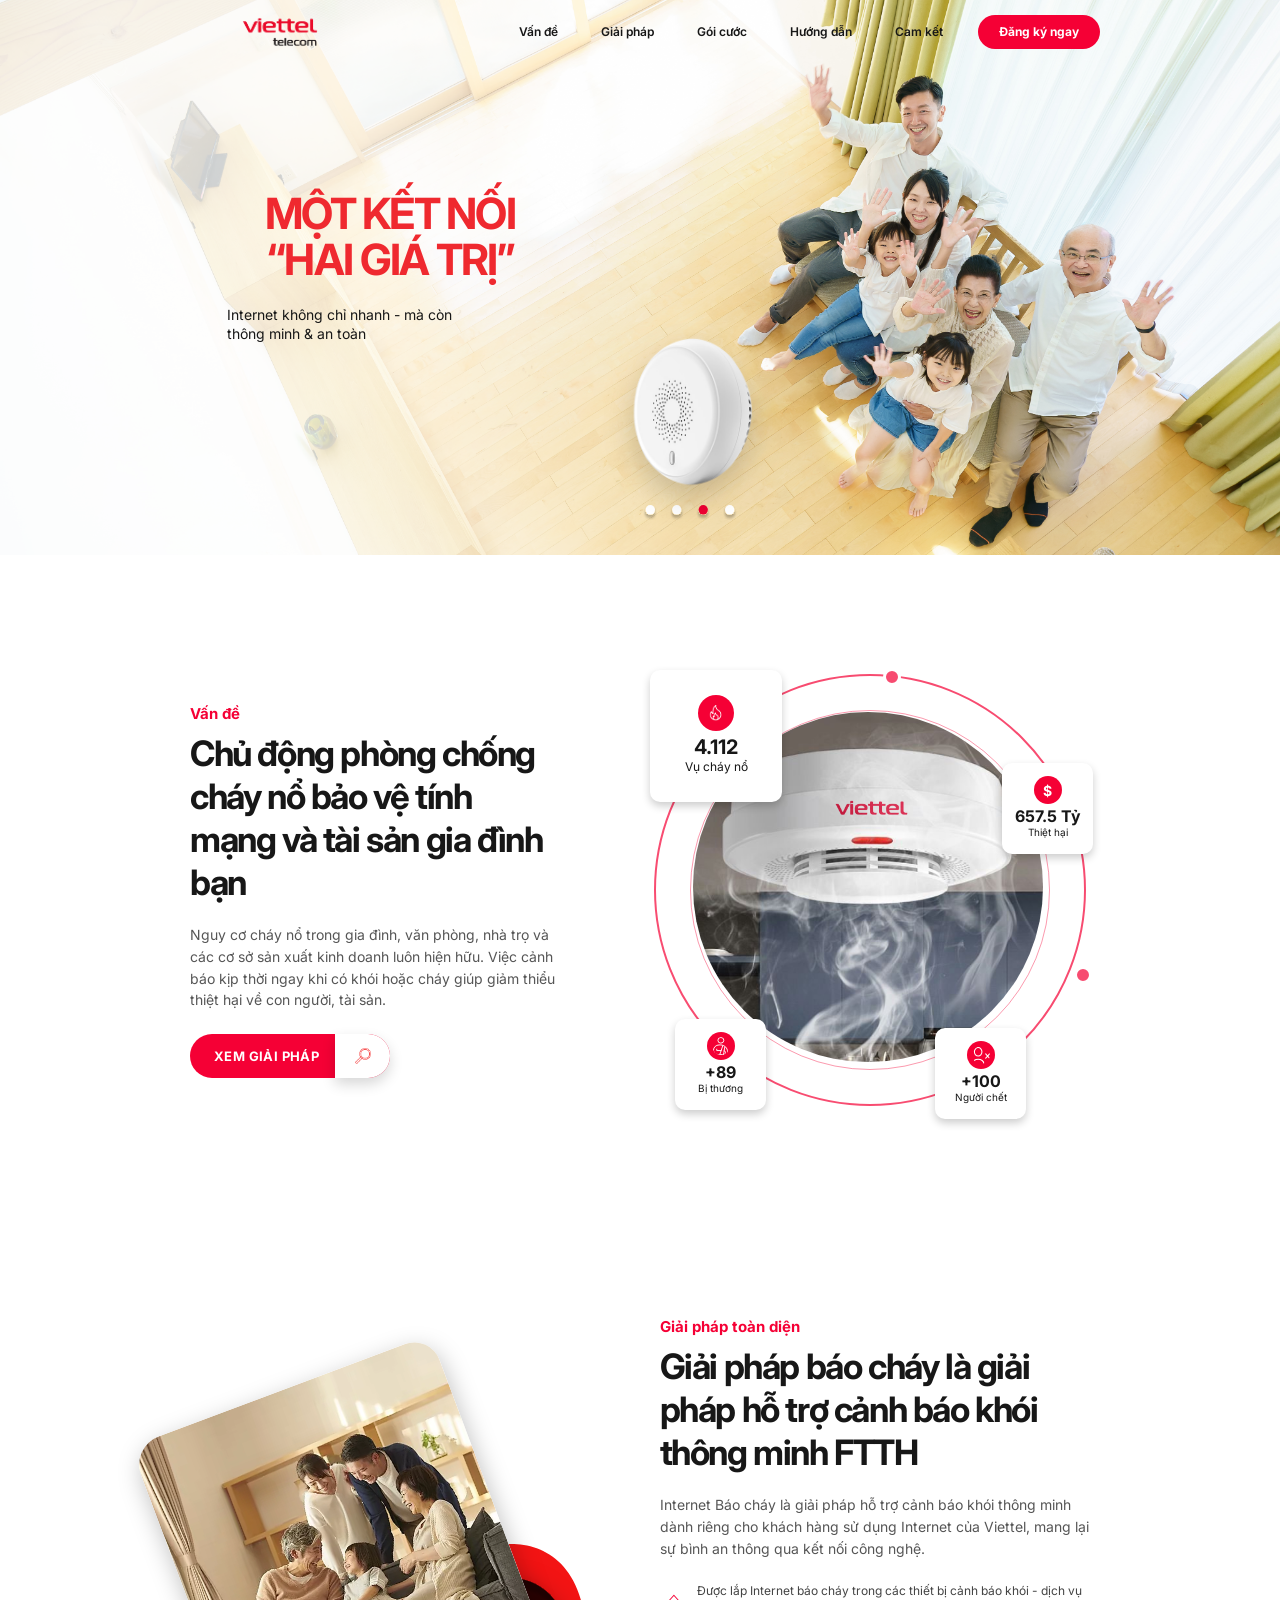
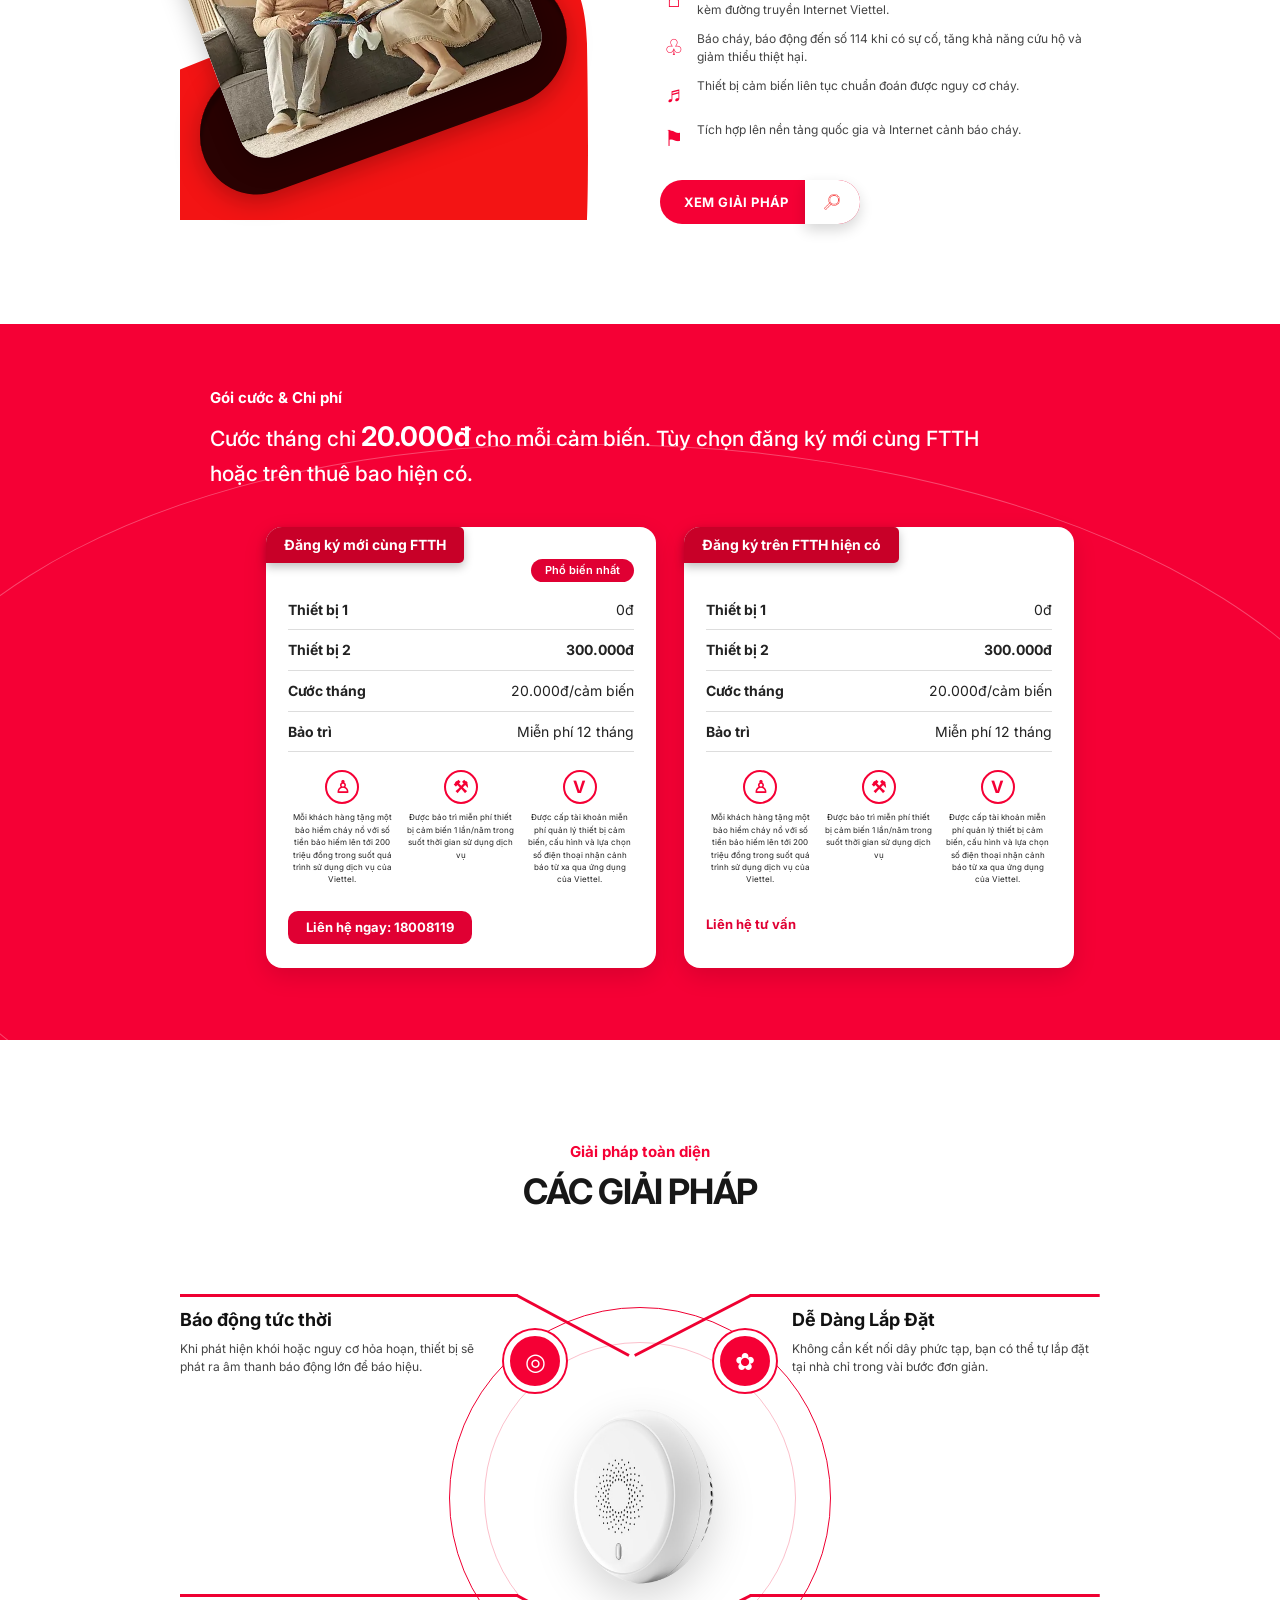
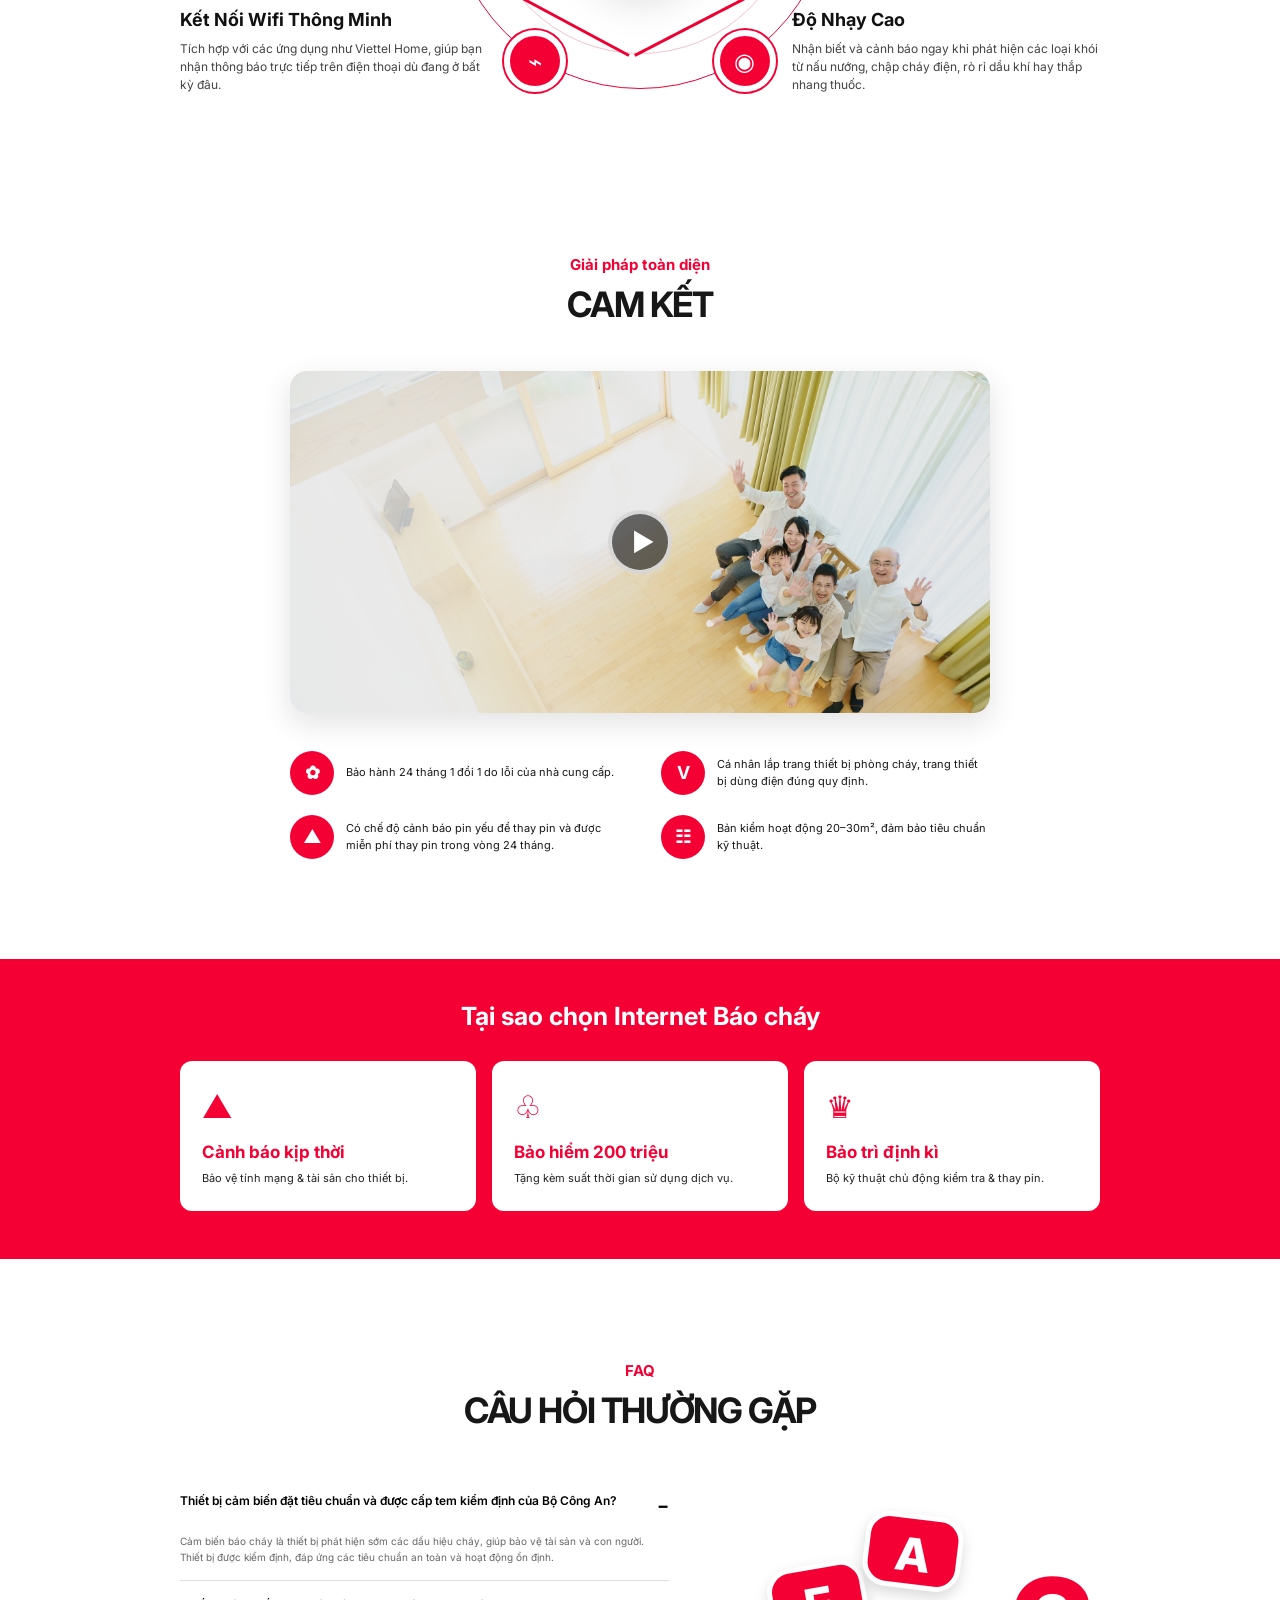
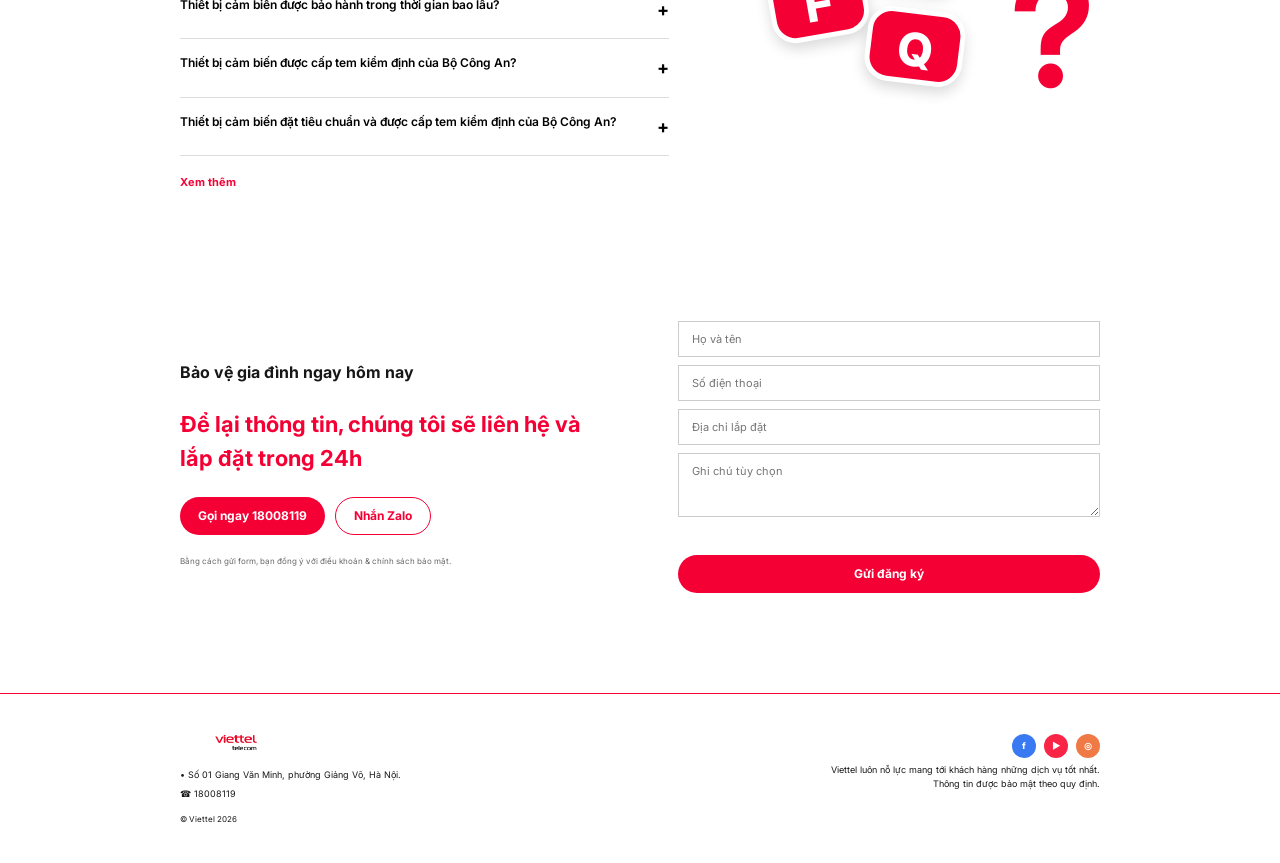
==== viettel_telecom/index.html @ 0638281c "update 20/10" ====
<!doctype html>
<html lang="vi">

<head>
  <meta charset="utf-8">
  <meta name="viewport" content="width=device-width, initial-scale=1">
  <meta name="description"
    content="Internet Báo cháy Viettel - một kết nối, hai giá trị: Internet tốc độ cao và cảnh báo cháy thông minh.">
  <title>Internet Báo cháy Viettel</title>
  <link rel="preconnect" href="https://fonts.googleapis.com">
  <link rel="preconnect" href="https://fonts.gstatic.com" crossorigin>
  <link href="https://fonts.googleapis.com/css2?family=Inter:wght@400;500;600;700;800&display=swap" rel="stylesheet">
  <link rel="stylesheet" href="styles.css">
  <script src="script.js" defer></script>
</head>

<body>
  <header class="site-header" id="top">
    <div class="container header-inner">
      <a class="brand" href="#top" aria-label="Viettel Telecom - Trang chủ">
        <img src="assets/viettel/viettel-logo.png" alt="Viettel Telecom">
      </a>
      <button class="nav-toggle" type="button" aria-expanded="false" aria-controls="main-nav" aria-label="Mở menu">
        <span></span><span></span><span></span>
      </button>
      <nav class="main-nav" id="main-nav" aria-label="Điều hướng chính">
        <a href="#van-de">Vấn đề</a>
        <a href="#giai-phap">Giải pháp</a>
        <a href="#goi-cuoc">Gói cước</a>
        <a href="#huong-dan">Hướng dẫn</a>
        <a href="#cam-ket">Cam kết</a>
      </nav>
      <a class="button button-small header-cta" href="#dang-ky">Đăng ký ngay</a>
    </div>
  </header>

  <!-- Hero -->
  <main>
    <section class="hero" aria-labelledby="hero-title">
      <div class="container hero-inner">
        <div class="hero-copy">
          <h1 id="hero-title">Một kết nối<br><span>“Hai giá trị”</span></h1>
          <p>Internet không chỉ nhanh - mà còn<br>thông minh &amp; an toàn</p>
        </div>
        <div class="hero-device" aria-hidden="true">
          <img src="assets/viettel/smoke-detector.png" alt="">
          <img class="hero-dots" src="assets/viettel/hero-dots.svg" alt="">
        </div>
      </div>
    </section>

    <!-- Vấn đề -->
    <section class="section problem" id="van-de" aria-labelledby="problem-title">
      <div class="container two-columns problem-layout">
        <div class="section-copy">
          <p class="eyebrow">Vấn đề</p>
          <h2 id="problem-title">Chủ động phòng chống cháy nổ bảo vệ tính mạng và tài sản gia đình bạn</h2>
          <p>Nguy cơ cháy nổ trong gia đình, văn phòng, nhà trọ và các cơ sở sản xuất kinh doanh luôn hiện hữu. Việc
            cảnh báo kịp thời ngay khi có khói hoặc cháy giúp giảm thiểu thiệt hại về con người, tài sản.</p>
          <a class="button button-icon" href="#giai-phap">Xem giải pháp
            <span aria-hidden="true" class="button-icon-svg">
              <img src="assets/viettel/find.png" alt="Tìm hiểu">
            </span>
          </a>
        </div>
        <div class="problem-visual">
          <div class="orbit" aria-hidden="true"></div>
          <div class="orbit" aria-hidden="true"></div>

          <img class="problem-photo" src="assets/viettel/problem-fire.png"
            alt="Thiết bị cảnh báo khói Viettel đang phát hiện khói">
          <article class="stat stat-fire"><img src="assets/viettel/fire.png"
              alt="Biểu tượng đám cháy"><strong>4.112</strong><span>Vụ
              cháy nổ</span></article>
          <article class="stat stat-damage"><b aria-hidden="true">$</b><strong>657.5 Tỷ</strong><span>Thiệt hại</span>
          </article>
          <article class="stat stat-injury"><img src="assets/viettel/injury-icon.svg"
              alt=""><strong>+89</strong><span>Bị
              thương</span></article>
          <article class="stat stat-death"><img src="assets/viettel/death-icon.svg"
              alt=""><strong>+100</strong><span>Người chết</span></article>
        </div>
      </div>
    </section>

    <!-- giải pháp -->
    <section class="section solution-intro" id="giai-phap" aria-labelledby="solution-title">
      <div class="container two-columns solution-layout">
        <div class="family-art" aria-hidden="true">
          <img class="family-art-red" src="assets/viettel/Vector 1.svg" alt="">
          <img class="family-art-pill" src="assets/viettel/Rectangle 23.svg" alt="">
          <div class="family-card">
            <img class="family-photo" src="assets/viettel/solution-family-original.png"
              alt="Gia đình bình an cùng giải pháp Viettel">
          </div>
        </div>
        <div class="section-copy solution-copy">
          <p class="eyebrow">Giải pháp toàn diện</p>
          <h2 id="solution-title">Giải pháp báo cháy là giải pháp hỗ trợ cảnh báo khói thông minh FTTH</h2>
          <p>Internet Báo cháy là giải pháp hỗ trợ cảnh báo khói thông minh dành riêng cho khách hàng sử dụng Internet
            của Viettel, mang lại sự bình an thông qua kết nối công nghệ.</p>
          <ul class="benefit-list">
            <li><span>⌂</span>
              <p>Được lắp Internet báo cháy trong các thiết bị cảnh báo khói - dịch vụ kèm đường truyền Internet
                Viettel.</p>
            </li>
            <li><span>♧</span>
              <p>Báo cháy, báo động đến số 114 khi có sự cố, tăng khả năng cứu hộ và giảm thiểu thiệt hại.</p>
            </li>
            <li><span>♬</span>
              <p>Thiết bị cảm biến liên tục chuẩn đoán được nguy cơ cháy.</p>
            </li>
            <li><span>⚑</span>
              <p>Tích hợp lên nền tảng quốc gia và Internet cảnh báo cháy.</p>
            </li>
          </ul>
          <a class="button button-icon" href="#goi-cuoc">
            Xem giải pháp
            <span class="button-icon-svg">
              <img src="assets/viettel/find.png" alt="Tìm hiểu">
            </span>
          </a>
        </div>
      </div>
    </section>

    <section class="pricing section-red" id="goi-cuoc" aria-labelledby="pricing-title">
      <div class="decor-line" aria-hidden="true"></div>
      <div class="container pricing-inner">
        <p class="eyebrow eyebrow-light">Gói cước &amp; Chi phí</p>
        <h2 id="pricing-title">Cước tháng chỉ <strong>20.000đ</strong> cho mỗi cảm biến. Tùy chọn đăng ký mới cùng FTTH
          hoặc trên thuê bao hiện có.</h2>
        <div class="pricing-grid">
          <article class="price-card">
            <div class="price-card-head">
              <h3>Đăng ký mới cùng FTTH</h3>
              <span>Phổ biến nhất</span>
            </div>
            <dl>
              <div>
                <dt><b>Thiết bị 1</b></dt>
                <dd>0đ</dd>
              </div>
              <div>
                <dt><b>Thiết bị 2</b></dt>
                <dd><b>300.000đ</b></dd>
              </div>
              <div>
                <dt><b>Cước tháng</b></dt>
                <dd>20.000đ/cảm biến</dd>
              </div>
              <div>
                <dt><b>Bảo trì</b></dt>
                <dd>Miễn phí 12 tháng</dd>
              </div>
            </dl>
            <div class="price-benefits">
              <p><b>♙</b>Mỗi khách hàng tặng một bảo hiểm cháy nổ với số tiền bảo hiếm lên tới 200 triệu đồng trong suốt
                quá trình sử dụng dịch vụ của Viettel.</p>
              <p><b>⚒</b>Được bảo trì miễn phí thiết bị cảm biến 1 lần/năm trong suốt thời gian sử dụng dịch vụ</p>
              <p><b>V</b>Được cấp tài khoản miễn phí quản lý thiết bị cảm biến, cấu hình và lựa chọn số điện thoại nhận
                cảnh báo từ xa qua ứng dụng của Viettel.</p>
            </div>
            <a class="button" href="#dang-ky">Liên hệ ngay: 18008119</a>
          </article>
          <article class="price-card">
            <div class="price-card-head">
              <h3>Đăng ký trên FTTH hiện có</h3>
            </div>
            <dl>
              <div>
                <dt><b>Thiết bị 1</b></dt>
                <dd>0đ</dd>
              </div>
              <div>
                <dt><b>Thiết bị 2</b></dt>
                <dd><b>300.000đ</b></dd>
              </div>
              <div>
                <dt><b>Cước tháng</b></dt>
                <dd>20.000đ/cảm biến</dd>
              </div>
              <div>
                <dt><b>Bảo trì</b></dt>
                <dd>Miễn phí 12 tháng</dd>
              </div>
            </dl>
            <div class="price-benefits">
              <p><b>♙</b>Mỗi khách hàng tặng một bảo hiểm cháy nổ với số tiền bảo hiếm lên tới 200 triệu đồng trong suốt
                quá trình sử dụng dịch vụ của Viettel.</p>
              <p><b>⚒</b>Được bảo trì miễn phí thiết bị cảm biến 1 lần/năm trong suốt thời gian sử dụng dịch vụ</p>
              <p><b>V</b>Được cấp tài khoản miễn phí quản lý thiết bị cảm biến, cấu hình và lựa chọn số điện thoại nhận
                cảnh báo từ xa qua ứng dụng của Viettel.</p>
            </div>
            <a class="text-link" href="#dang-ky">Liên hệ tư vấn</a>
          </article>
        </div>
      </div>
    </section>

    <section class="section features" id="huong-dan" aria-labelledby="features-title">
      <div class="container">
        <header class="section-heading center">
          <p class="eyebrow">Giải pháp toàn diện</p>
          <h2 id="features-title">Các giải pháp</h2>
        </header>
        <div class="feature-map">
          <!-- 4 đường light kết nối -->
          <img class="feature-line line-tl" src="assets/viettel/light/Group 3.svg" alt="" aria-hidden="true">
          <img class="feature-line line-tr" src="assets/viettel/light/Group 6.svg" alt="" aria-hidden="true">
          <img class="feature-line line-bl" src="assets/viettel/light/Group 5.svg" alt="" aria-hidden="true">
          <img class="feature-line line-br" src="assets/viettel/light/Group 4.png" alt="" aria-hidden="true">

          <img class="detector-img" src="assets/viettel/smoke-detector.png" alt="Thiết bị cảm biến khói Viettel">
          <article class="feature feature-a"><span>◎</span>
            <div>
              <h3>Báo động tức thời</h3>
              <p>Khi phát hiện khói hoặc nguy cơ hỏa hoạn, thiết bị sẽ phát ra âm thanh báo động lớn để báo hiệu.</p>
            </div>
          </article>
          <article class="feature feature-b"><span>✿</span>
            <div>
              <h3>Dễ Dàng Lắp Đặt</h3>
              <p>Không cần kết nối dây phức tạp, bạn có thể tự lắp đặt tại nhà chỉ trong vài bước đơn giản.</p>
            </div>
          </article>
          <article class="feature feature-c"><span>⌁</span>
            <div>
              <h3>Kết Nối Wifi Thông Minh</h3>
              <p>Tích hợp với các ứng dụng như Viettel Home, giúp bạn nhận thông báo trực tiếp trên điện thoại dù đang ở bất kỳ đâu.</p>
            </div>
          </article>
          <article class="feature feature-d"><span>◉</span>
            <div>
              <h3>Độ Nhạy Cao</h3>
              <p>Nhận biết và cảnh báo ngay khi phát hiện các loại khói từ nấu nướng, chập cháy điện, rò rỉ dầu khí hay thắp nhang thuốc.</p>
            </div>
          </article>
        </div>
      </div>
    </section>

    <section class="section commitment" id="cam-ket" aria-labelledby="commitment-title">
      <div class="container">
        <header class="section-heading center">
          <p class="eyebrow">Giải pháp toàn diện</p>
          <h2 id="commitment-title">Cam kết</h2>
        </header>
        <div class="video-cover" role="img" aria-label="Ảnh đại diện video giới thiệu dịch vụ">
          <span class="play">▶</span>
        </div>
        <div class="commitment-grid">
          <p><b>✿</b><span>Bảo hành 24 tháng 1 đổi 1 do lỗi của nhà cung cấp.</span></p>
          <p><b>V</b><span>Cá nhân lắp trang thiết bị phòng cháy, trang thiết bị dùng điện đúng quy định.</span></p>
          <p><b>▲</b><span>Có chế độ cảnh báo pin yếu để thay pin và được miễn phí thay pin trong vòng 24 tháng.</span>
          </p>
          <p><b>☷</b><span>Bản kiểm hoạt động 20–30m², đảm bảo tiêu chuẩn kỹ thuật.</span></p>
        </div>
      </div>
    </section>

    <section class="advantages section-red" aria-labelledby="advantages-title">
      <div class="container">
        <h2 id="advantages-title">Tại sao chọn Internet Báo cháy</h2>
        <div class="advantages-grid">
          <article><span>▲</span>
            <h3>Cảnh báo kịp thời</h3>
            <p>Bảo vệ tính mạng &amp; tài sản cho thiết bị.</p>
          </article>
          <article><span>♧</span>
            <h3>Bảo hiểm 200 triệu</h3>
            <p>Tặng kèm suất thời gian sử dụng dịch vụ.</p>
          </article>
          <article><span>♛</span>
            <h3>Bảo trì định kì</h3>
            <p>Bộ kỹ thuật chủ động kiểm tra &amp; thay pin.</p>
          </article>
        </div>
      </div>
    </section>

    <section class="section faq" aria-labelledby="faq-title">
      <div class="container">
        <header class="section-heading center">
          <p class="eyebrow">FAQ</p>
          <h2 id="faq-title">Câu hỏi thường gặp</h2>
        </header>
        <div class="faq-layout">
          <div class="faq-list">
            <article class="faq-item is-open"><button type="button" aria-expanded="true"><span>Thiết bị cảm biến đặt
                  tiêu chuẩn và được cấp tem kiểm định của Bộ Công An?</span><b>−</b></button>
              <div class="faq-answer">
                <p>Cảm biến báo cháy là thiết bị phát hiện sớm các dấu hiệu cháy, giúp bảo vệ tài sản và con người.
                  Thiết bị được kiểm định, đáp ứng các tiêu chuẩn an toàn và hoạt động ổn định.</p>
              </div>
            </article>
            <article class="faq-item"><button type="button" aria-expanded="false"><span>Thiết bị cảm biến được bảo hành
                  trong thời gian bao lâu?</span><b>+</b></button>
              <div class="faq-answer">
                <p>Thiết bị được bảo hành 24 tháng theo chính sách của nhà cung cấp.</p>
              </div>
            </article>
            <article class="faq-item"><button type="button" aria-expanded="false"><span>Thiết bị cảm biến được cấp tem
                  kiểm định của Bộ Công An?</span><b>+</b></button>
              <div class="faq-answer">
                <p>Sản phẩm đáp ứng quy chuẩn và được kiểm định trước khi cung cấp tới khách hàng.</p>
              </div>
            </article>
            <article class="faq-item"><button type="button" aria-expanded="false"><span>Thiết bị cảm biến đặt tiêu chuẩn
                  và được cấp tem kiểm định của Bộ Công An?</span><b>+</b></button>
              <div class="faq-answer">
                <p>Nhân viên tư vấn sẽ cung cấp đầy đủ giấy tờ liên quan khi lắp đặt.</p>
              </div>
            </article>
            <a class="text-link" href="#dang-ky">Xem thêm</a>
          </div>
          <div class="faq-art" aria-hidden="true"><span>F</span><span>A</span><span>Q</span><b>?</b></div>
        </div>
      </div>
    </section>

    <section class="section contact" id="dang-ky" aria-labelledby="contact-title">
      <div class="container contact-layout">
        <div class="contact-copy">
          <h2 id="contact-title">Bảo vệ gia đình ngay hôm nay</h2>
          <p>Để lại thông tin, chúng tôi sẽ liên hệ và lắp đặt trong 24h</p>
          <div class="contact-actions"><a class="button" href="tel:18008119">Gọi ngay 18008119</a><a
              class="button button-outline" href="#dang-ky">Nhắn Zalo</a></div><small>Bằng cách gửi form, bạn đồng ý với
            điều khoản &amp; chính sách bảo mật.</small>
        </div>
        <form class="contact-form" novalidate>
          <label><span>Họ và tên</span><input type="text" name="name" autocomplete="name" placeholder="Họ và tên"
              required></label>
          <label><span>Số điện thoại</span><input type="tel" name="phone" autocomplete="tel" placeholder="Số điện thoại"
              pattern="^(0|\+84)[0-9]{9,10}$" required></label>
          <label><span>Địa chỉ lắp đặt</span><input type="text" name="address" autocomplete="street-address"
              placeholder="Địa chỉ lắp đặt" required></label>
          <label><span>Ghi chú</span><textarea name="message" rows="3"
              placeholder="Ghi chú tùy chọn"></textarea></label>
          <p class="form-message" role="status" aria-live="polite"></p>
          <button class="button" type="submit">Gửi đăng ký</button>
        </form>
      </div>
    </section>
  </main>

  <footer class="site-footer">
    <div class="container footer-inner">
      <div><img src="assets/viettel/viettel-logo.png" alt="Viettel Telecom">
        <p>• Số 01 Giang Văn Minh, phường Giảng Võ, Hà Nội.</p>
        <p>☎ 18008119</p><small>© Viettel 2026</small>
      </div>
      <div class="footer-right">
        <p class="socials"><a href="#" aria-label="Facebook">f</a><a href="#" aria-label="YouTube">▶</a><a href="#"
            aria-label="Instagram">◎</a></p>
        <p>Viettel luôn nỗ lực mang tới khách hàng những dịch vụ tốt nhất.<br>Thông tin được bảo mật theo quy định.</p>
      </div>
    </div>
  </footer>
</body>

</html>
---- viettel_telecom/styles.css ----
:root {
    --red: #f50035;
    --red-dark: #d8002e;
    --ink: #171717;
    --muted: #565656;
    --line: #ececec;
    --white: #fff;
    --container: 920px;
    --radius: 12px;
    --shadow: 0 10px 30px rgba(20, 20, 20, .12)
}

* {
    box-sizing: border-box
}

html {
    scroll-behavior: smooth;
    scroll-padding-top: 76px
}

body {
    margin: 0;
    color: var(--ink);
    background: #fff;
    font-family: Inter, Arial, sans-serif;
    font-size: 14px;
    line-height: 1.55;
    overflow-x: hidden
}

img {
    display: block;
    max-width: 100%
}

a {
    color: inherit
}

.container {
    width: min(calc(100% - 40px), var(--container));
    margin-inline: auto
}

.section {
    padding: 100px 0
}

.two-columns {
    display: grid;
    grid-template-columns: 1fr 1.15fr;
    gap: 72px;
    align-items: center
}

.eyebrow {
    margin: 0 0 7px;
    color: var(--red);
    font-size: 15px;
    font-weight: 700
}

.section-copy h2,
.section-heading h2 {
    margin: 0 0 20px;
    font-size: 35px;
    line-height: 1.23;
    letter-spacing: -.04em
}

.section-copy>p:not(.eyebrow) {
    margin: 0 0 23px;
    color: var(--muted)
}

.section-heading {
    margin-bottom: 45px
}

.section-heading h2 {
    text-transform: uppercase
}

.center {
    text-align: center
}

.button {
    display: inline-flex;
    min-height: 38px;
    padding: 9px 18px;
    align-items: center;
    justify-content: center;
    gap: 10px;
    border: 0;
    border-radius: 50px;
    color: #fff;
    background: var(--red);
    font: 700 12px/1 Inter, sans-serif;
    text-decoration: none;
    cursor: pointer;
    transition: .2s
}

.button:hover,
.button:focus-visible {
    background: var(--red-dark);
    transform: translateY(-1px)
}

.button-small {
    min-height: 34px;
    padding-inline: 21px;
    border-radius: 999px
}

.button-icon {
    display: inline-flex;
    align-items: center;
    justify-content: space-between;
    padding: 0 0 0 24px;
    height: 44px;
    min-height: 44px;
    border: 0;
    border-radius: 999px;
    background: var(--red);
    color: #fff;
    font: 700 13px/1 Inter, sans-serif;
    text-transform: uppercase;
    letter-spacing: 0.03em;
    text-decoration: none;
    cursor: pointer;
    gap: 16px;
    transition: .2s;
    overflow: visible;
}

.button-icon:hover,
.button-icon:focus-visible {
    background: var(--red-dark);
    transform: translateY(-1px);
}

.button-icon span,
.button-icon-svg {
    display: inline-flex;
    width: 55px;
    height: 44px;
    align-items: center;
    justify-content: center;
    color: var(--red);
    background: #fff;
    border-radius: 0 999px 999px 0;
    box-shadow: 0 6px 14px rgba(0, 0, 0, 0.16);
    flex-shrink: 0;
}

.button-icon span img,
.button-icon-svg img {
    width: 24px;
    height: 24px;
    object-fit: contain;
    display: block;
}

.button-icon span svg {
    width: 20px;
    height: 20px;
    display: block;
}


.text-link {
    color: var(--red);
    font-weight: 700;
    text-decoration: none
}

.site-header {
    height: 64px;
    position: absolute;
    top: 0;
    right: 0;
    left: 0;
    z-index: 20;
    background: transparent;
}

.header-inner {
    height: 100%;
    display: flex;
    align-items: center;
    justify-content: space-between;
    gap: 35px
}

.brand img {
    width: 200px;
}

.main-nav {
    display: flex;
    align-items: center;
    gap: 43px;
    margin-left: auto
}

.main-nav a {
    padding: 20px 0;
    position: relative;
    font-size: 12px;
    font-weight: 600;
    text-decoration: none
}

.main-nav a:after {
    content: "";
    height: 2px;
    position: absolute;
    right: 0;
    bottom: 14px;
    left: 0;
    background: var(--red);
    transform: scaleX(0);
    transition: .2s
}

.main-nav a:hover:after,
.main-nav a:focus-visible:after {
    transform: scaleX(1)
}

.nav-toggle {
    display: none;
    border: 0;
    background: none
}

.nav-toggle span {
    display: block;
    width: 24px;
    height: 2px;
    margin: 5px;
    background: #111
}

.hero {
    min-height: 555px;
    background: #f7f4ec url("assets/viettel/hero-family.png") center/cover no-repeat;
    overflow: hidden
}

.hero-inner {
    min-height: 555px;
    position: relative
}

.hero-copy {
    width: 420px;
    padding-top: 190px
}

.hero h1 {
    margin: 0;
    color: #ef292f;
    font-size: 43px;
    line-height: 1.08;
    letter-spacing: -.04em;
    text-align: center;
    text-transform: uppercase
}

.hero-copy p {
    margin: 22px 0 0 47px;
    font-size: 14px;
    line-height: 1.4
}

.hero-device {
    width: 210px;
    position: absolute;
    bottom: 35px;
    left: 44%
}

.hero-device>img:first-child {
    filter: drop-shadow(0 14px 15px rgba(0, 0, 0, .17))
}

.hero-device .hero-dots {
    width: 94px;
    margin: -13px auto 0
}

.problem {
    padding-block: 115px
}

.problem-layout {
    grid-template-columns: .9fr 1.1fr;
    max-width: 1140px;
    margin: 0 auto;
    padding-left: 10px;
    padding-right: 10px;
}


.problem-visual {
    width: 440px;
    height: 440px;
    position: relative;
    justify-self: end;
    flex: 1;
    max-width: 600px;
}

.orbit {
    position: absolute;
    inset: 12px;
    border: 3px solid var(--red);
    border-radius: 50%
}

.orbit:before,
.orbit:after {
    content: "";
    width: 12px;
    height: 12px;
    position: absolute;
    background: var(--red);
    border: 3px solid #fff;
    border-radius: 50%
}

.orbit:nth-of-type(1) {
    top: 4px;
    left: 4px;
    width: calc(100% - 8px);
    height: calc(100% - 8px);
    border-width: 2px;
    opacity: 0.7;
    animation: orbit-spin 20s linear infinite;
}

.orbit:nth-of-type(2) {
    top: 40px;
    left: 40px;
    width: calc(100% - 80px);
    height: calc(100% - 80px);
    border-width: 1px;
    opacity: 0.4;
    animation: orbit-spin 15s linear infinite reverse;
}

@keyframes orbit-spin {
    from {
        transform: rotate(0deg);
    }

    to {
        transform: rotate(360deg);
    }
}

.orbit:nth-of-type(1):before {
    top: -8px;
    left: 53%
}

.orbit:nth-of-type(1):after {
    right: -8px;
    bottom: 28%
}

.problem-photo {
    width: 350px;
    height: 350px;
    position: absolute;
    top: 42px;
    left: 43px;
    border-radius: 50%;
    object-fit: cover
}

.stat {
    width: 91px;
    height: 91px;
    padding: 9px;
    position: absolute;
    display: flex;
    flex-direction: column;
    align-items: center;
    justify-content: center;
    background: #fff;
    border-radius: 10px;
    box-shadow: 0 4px 9px rgba(0, 0, 0, .2);
    text-align: center
}

.stat img,
.stat>b {
    width: 28px;
    height: 28px;
    margin-bottom: 4px;
    border-radius: 50%;
    background: var(--red);
    color: #fff;
    flex-shrink: 0;
}

.stat img {
    padding: 5px;
    object-fit: contain;
    box-sizing: border-box;
}

.stat>b {
    display: grid;
    place-items: center;
}

.stat strong {
    font-size: 16px;
    line-height: 1.05
}

.stat span {
    font-size: 10px
}

.stat-fire {
    position: absolute;
    width: 132px;
    height: 132px;
    left: 0;
    top: 0;
}

.stat-fire img {
    width: 36px;
    height: 36px;
    padding: 6px;
    margin-bottom: 6px;
}

.stat-fire strong {
    font-size: 20px;
}

.stat-fire span {
    font-size: 12px;
}

.stat-damage {
    top: 93px;
    right: -3px
}

.stat-injury {
    bottom: 0;
    left: 25px
}

.stat-death {
    right: 64px;
    bottom: -9px
}

.solution-intro {
    padding-top: 90px
}

.solution-layout {
    grid-template-columns: 1fr 1.08fr
}

.family-art {
    width: 100%;
    max-width: 500px;
    height: 500px;
    position: relative;
    margin: 0 auto;
}

.family-art:after {
    display: none;
}

.family-art-red {
    position: absolute;
    right: 0;
    bottom: 0;
    width: 100%;
    height: auto;
    z-index: 1;
    pointer-events: none;
}

.family-art-pill {
    position: absolute;
    left: 5%;
    bottom: 5%;
    width: 90%;
    height: auto;
    z-index: 2;
    pointer-events: none;
    filter: drop-shadow(0px 6px 12px rgba(0, 0, 0, 0.28));
}

.family-card {
    position: absolute;
    top: 60px;
    left: 0px;
    width: 320px;
    height: 340px;
    max-width: 80%;
    background: #FFFDFD;
    box-shadow: 0px 8px 24px rgba(0, 0, 0, 0.25);
    border-radius: 30px 27px 27px 27px;
    transform: rotate(-20.56deg);
    overflow: hidden;
    z-index: 3;
}

.family-card img,
.family-photo {
    width: 100%;
    height: 100%;
    object-fit: cover;
    object-position: center;
    display: block;
}

.benefit-list {
    margin: 20px 0 25px;
    padding: 0;
    list-style: none
}

.benefit-list li {
    display: grid;
    grid-template-columns: 28px 1fr;
    gap: 9px;
    align-items: start;
    margin: 10px 0
}

.benefit-list li>span {
    color: var(--red);
    font-size: 22px;
    text-align: center
}

.benefit-list p {
    margin: 0;
    color: #444;
    font-size: 12px
}

.section-red {
    color: #fff;
    background: var(--red)
}

.pricing {
    padding: 62px 0 72px;
    position: relative;
    overflow: hidden
}

.decor-line {
    position: absolute;
    inset: 120px -10% -200px;
    border: 1px solid rgba(255, 255, 255, .28);
    border-radius: 46% 54% 44% 56%
}

.pricing-inner {
    left: 30px;
    position: relative;
    align-items: center;
}

.eyebrow-light {
    color: #fff
}

.pricing h2 {
    max-width: 790px;
    margin: 0 0 30px;
    font-size: 21px;
    font-weight: 500
}

.pricing h2 strong {
    font-size: 27px
}

.pricing-grid {
    display: grid;
    grid-template-columns: repeat(2, minmax(0, 390px));
    justify-content: center;
    gap: 28px;
    margin-top: 36px;
}

.price-card {
    position: relative;
    width: 390px;
    max-width: 100%;
    min-height: 440px;
    padding: 30px 22px 24px;
    color: #222;
    background: #fff;
    border-radius: 16px;
    box-shadow: 0 8px 24px rgba(0, 0, 0, 0.12);
    display: flex;
    flex-direction: column;
}

.price-card-head {
    display: flex;
    align-items: center;
    justify-content: flex-end;
    min-height: 28px;
    margin-bottom: 5px;
}

.price-card-head h3 {
    position: absolute;
    top: 0px;
    left: 0px;
    margin: 0;
    padding: 10px 18px;
    color: #fff;
    background: #c80028;
    border-radius: 16px 5px 5px 0px;
    box-shadow: 0 4px 10px rgba(0, 0, 0, 0.25);
    font-size: 14px;
    font-weight: 700;
    line-height: 1.2;
    white-space: nowrap;
    z-index: 2;
}

.price-card-head span {
    padding: 5px 14px;
    color: #fff;
    background: #e00033;
    border-radius: 999px;
    font-size: 11px;
    font-weight: 600;
    line-height: 1.2;
    margin-left: auto;
}

.price-card-head img {
    display: none;
}

.price-card dl {
    margin: 0
}

.price-card dl div {
    display: flex;
    padding: 9px 0;
    justify-content: space-between;
    border-bottom: 1px solid #ddd
}

.price-card dt {
    font-weight: 400
}

.price-card dd {
    margin: 0
}

.price-benefits {
    display: grid;
    grid-template-columns: repeat(3, 1fr);
    gap: 10px;
    margin: 18px 0;
    text-align: center
}

.price-benefits p {
    margin: 0;
    font-size: 8px
}

.price-benefits b {
    display: grid;
    width: 34px;
    height: 34px;
    margin: 0 auto 7px;
    place-items: center;
    color: var(--red);
    border: 2px solid var(--red);
    border-radius: 50%;
    font-size: 17px
}

.price-card .button {
    align-self: flex-start;
    margin-top: auto;
    padding: 10px 18px;
    border-radius: 10px;
    background: #e00033;
    color: #fff;
    font-size: 13px;
    font-weight: 700;
    min-height: auto;
    transition: .2s;
}

.price-card .button:hover,
.price-card .button:focus-visible {
    background: var(--red-dark);
    transform: translateY(-1px);
}

.price-card .text-link {
    align-self: flex-start;
    margin-top: auto;
    padding: 10px 0;
    color: #e00033;
    font-size: 13px;
    font-weight: 700;
    text-decoration: none;
    display: inline-flex;
    align-items: center;
    transition: .2s;
}

.price-card .text-link:hover,
.price-card .text-link:focus-visible {
    color: var(--red-dark);
    text-decoration: underline;
}

.features {
    padding-bottom: 60px
}

.features .container {
    max-width: 1140px;
}

.feature-map {
    height: 480px;
    position: relative;
    max-width: 1100px;
    margin: 0 auto;
}

.feature-map:before,
.feature-map:after {
    content: "";
    position: absolute;
    border: 1.5px solid #ef0032;
    border-radius: 50%;
    left: 50%;
    top: 50%;
    transform: translate(-50%, -50%);
}

.feature-map:before {
    width: 380px;
    height: 380px;
}

.feature-map:after {
    width: 310px;
    height: 310px;
    opacity: 0.25;
}

.feature-map .detector-img,
.feature-map>img:not(.feature-line) {
    width: 250px;
    position: absolute;
    top: 50%;
    left: 50%;
    z-index: 2;
    transform: translate(-50%, -50%);
    filter: drop-shadow(0 16px 20px rgba(0, 0, 0, .16));
}

/* 4 đường light kết nối */
.feature-line {
    position: absolute;
    height: 63px;
    z-index: 1;
    pointer-events: none;
}

.line-tl {
    top: 36px;
    left: 0;
    width: 450px;
}

.line-tr {
    top: 36px;
    right: 0;
    width: 466px;
}

.line-bl {
    top: 336px;
    left: 0;
    width: 450px;
}

.line-br {
    top: 336px;
    right: 0;
    width: 466px;
}

.feature {
    width: 420px;
    max-width: 42%;
    position: absolute;
    display: flex;
    gap: 16px;
    align-items: flex-start;
    z-index: 3;
}

.feature>div {
    flex: 1;
}

.feature>span {
    flex: 0 0 62px;
    width: 62px;
    height: 62px;
    display: grid;
    place-items: center;
    color: #fff;
    background: var(--red);
    border: 6px solid #fff;
    border-radius: 50%;
    box-shadow: 0 0 0 2px var(--red);
    font-size: 24px;
    z-index: 3;
    position: relative;
    box-sizing: border-box;
    margin-top: 24px;
}

.feature h3 {
    margin: 0 0 6px;
    font-size: 18px;
    font-weight: 700;
    color: #111;
}

.feature p {
    margin: 0;
    color: #444;
    font-size: 12px;
    line-height: 1.5;
}

.feature-a {
    top: 48px;
    left: 0;
    flex-direction: row-reverse;
    text-align: left;
}

.feature-b {
    top: 48px;
    right: 0;
    text-align: left;
}

.feature-c {
    top: 348px;
    left: 0;
    flex-direction: row-reverse;
    text-align: left;
}

.feature-d {
    top: 348px;
    right: 0;
    text-align: left;
}

.commitment {
    padding-top: 55px
}

.video-cover {
    width: min(100%, 700px);
    aspect-ratio: 2.05;
    margin: 0 auto 38px;
    display: grid;
    place-items: center;
    border: 0;
    border-radius: 17px;
    background: linear-gradient(rgba(0, 0, 0, .08), rgba(0, 0, 0, .08)), url("assets/viettel/hero-family.png") center 23%/cover;
    box-shadow: var(--shadow);
    cursor: pointer
}

.play {
    width: 64px;
    height: 64px;
    display: grid;
    place-items: center;
    padding-left: 5px;
    color: #fff;
    background: rgba(18, 18, 18, .62);
    border: 4px solid rgba(255, 255, 255, .75);
    border-radius: 50%;
    font-size: 25px
}

.commitment-grid {
    width: min(100%, 700px);
    margin: auto;
    display: grid;
    grid-template-columns: 1fr 1fr;
    gap: 20px 42px
}

.commitment-grid p {
    display: grid;
    grid-template-columns: 44px 1fr;
    gap: 12px;
    align-items: center;
    margin: 0;
    font-size: 11px
}

.commitment-grid b {
    height: 44px;
    display: grid;
    place-items: center;
    color: #fff;
    background: var(--red);
    border-radius: 50%;
    font-size: 18px
}

.advantages {
    padding: 38px 0 48px;
    position: relative
}

.advantages h2 {
    margin: 0 0 25px;
    text-align: center;
    font-size: 25px
}

.advantages-grid {
    display: grid;
    grid-template-columns: repeat(3, 1fr);
    gap: 16px
}

.advantages article {
    min-height: 150px;
    padding: 22px;
    color: #222;
    background: #fff;
    border-radius: 12px
}

.advantages article>span {
    color: var(--red);
    font-size: 31px
}

.advantages h3 {
    margin: 8px 0 5px;
    color: var(--red);
    font-size: 17px
}

.advantages p {
    margin: 0;
    font-size: 11px
}

.faq {
    padding-bottom: 75px
}

.faq-layout {
    display: grid;
    grid-template-columns: 1.15fr .85fr;
    gap: 70px;
    align-items: center
}

.faq-item {
    border-bottom: 1px solid #ddd
}

.faq-item button {
    width: 100%;
    padding: 16px 0;
    display: flex;
    justify-content: space-between;
    gap: 15px;
    border: 0;
    background: none;
    font: 600 12px/1.4 Inter;
    text-align: left;
    cursor: pointer
}

.faq-item button b {
    font-size: 18px
}

.faq-answer {
    display: grid;
    grid-template-rows: 0fr;
    transition: grid-template-rows .25s
}

.faq-answer p {
    min-height: 0;
    margin: 0;
    overflow: hidden;
    color: #666;
    font-size: 10px
}

.faq-item.is-open .faq-answer {
    grid-template-rows: 1fr
}

.faq-item.is-open .faq-answer p {
    padding: 0 0 15px
}

.faq-list>.text-link {
    display: inline-block;
    margin-top: 18px;
    font-size: 11px
}

.faq-art {
    height: 300px;
    position: relative
}

.faq-art span {
    width: 98px;
    height: 75px;
    position: absolute;
    display: grid;
    place-items: center;
    color: #fff;
    background: var(--red);
    border: 5px solid #fff;
    border-radius: 24px;
    font-size: 46px;
    font-weight: 800;
    box-shadow: 0 6px 14px rgba(0, 0, 0, .15)
}

.faq-art span:nth-child(1) {
    top: 80px;
    left: 30px;
    transform: rotate(-10deg)
}

.faq-art span:nth-child(2) {
    top: 30px;
    left: 125px;
    transform: rotate(7deg)
}

.faq-art span:nth-child(3) {
    top: 125px;
    left: 127px;
    transform: rotate(7deg)
}

.faq-art b {
    position: absolute;
    top: 74px;
    right: 5px;
    color: var(--red);
    font-size: 150px;
    line-height: 1
}

.contact {
    padding-top: 55px
}

.contact-layout {
    display: grid;
    grid-template-columns: 1fr 1fr;
    gap: 75px;
    align-items: center
}

.contact-copy h2 {
    font-size: 16px
}

.contact-copy>p {
    color: var(--red);
    font-size: 22px;
    font-weight: 700
}

.contact-actions {
    display: flex;
    gap: 10px
}

.button-outline {
    color: var(--red);
    background: #fff;
    border: 1px solid var(--red)
}

.contact-copy small {
    display: block;
    margin-top: 20px;
    color: #666;
    font-size: 8px
}

.contact-form {
    display: grid;
    gap: 8px
}

.contact-form label span {
    position: absolute;
    width: 1px;
    height: 1px;
    overflow: hidden;
    clip: rect(0 0 0 0)
}

.contact-form input,
.contact-form textarea {
    width: 100%;
    padding: 10px 13px;
    border: 1px solid #ccc;
    border-radius: 0;
    font: 11px Inter;
    resize: vertical
}

.contact-form input:focus,
.contact-form textarea:focus {
    outline: 2px solid rgba(245, 0, 53, .18);
    border-color: var(--red)
}

.contact-form .is-invalid {
    border-color: #c90029;
    background: #fff4f6
}

.contact-form .button {
    width: 100%
}

.form-message {
    min-height: 16px;
    margin: 0;
    color: #c90029;
    font-size: 10px
}

.site-footer {
    padding: 35px 0;
    border-top: 1px solid var(--red)
}

.footer-inner {
    display: flex;
    justify-content: space-between;
    gap: 40px
}

.footer-inner>div:first-child img {
    width: 112px;
    margin-bottom: 12px
}

.footer-inner p {
    margin: 5px 0;
    font-size: 9px
}

.footer-inner small {
    font-size: 8px
}

.footer-right {
    text-align: right
}

.socials a {
    width: 24px;
    height: 24px;
    margin-left: 8px;
    display: inline-grid;
    place-items: center;
    color: #fff;
    background: var(--red);
    border-radius: 50%;
    font-weight: 800;
    text-decoration: none
}

.socials a:first-child {
    background: #397af2
}

.socials a:nth-child(2) {
    background: #fa2546
}

.socials a:nth-child(3) {
    background: #f07a45
}

@media (max-width:900px) {
    :root {
        --container: 720px
    }

    .section {
        padding: 75px 0
    }

    .main-nav {
        gap: 22px
    }

    .two-columns {
        gap: 35px
    }

    .problem-visual {
        width: 360px;
        height: 360px
    }

    .problem-photo {
        width: 290px;
        height: 290px;
        top: 34px;
        left: 34px
    }

    .stat {
        width: 76px;
        height: 76px
    }

    .stat strong {
        font-size: 13px
    }

    .stat span {
        font-size: 8px
    }

    .feature {
        width: 245px
    }

    .feature-map:before {
        width: 270px;
        height: 270px
    }

    .feature-map>img {
        width: 200px
    }

    .family-card {
        left: 10px
    }

    .family-art:after {
        left: 0
    }

    .faq-layout {
        gap: 25px
    }
}

@media (max-width:720px) {
    html {
        scroll-padding-top: 64px
    }

    .site-header {
        position: fixed;
        background: #fff;
        box-shadow: 0 2px 10px rgba(0, 0, 0, .08)
    }

    .header-inner {
        gap: 12px
    }

    .brand img {
        width: 93px
    }

    .nav-toggle {
        width: 42px;
        height: 42px;
        margin-left: auto;
        display: block;
        order: 2
    }

    .header-cta {
        order: 1;
        padding-inline: 13px;
        font-size: 10px
    }

    .main-nav {
        visibility: hidden;
        opacity: 0;
        position: absolute;
        top: 64px;
        right: 0;
        left: 0;
        display: flex;
        flex-direction: column;
        align-items: stretch;
        gap: 0;
        padding: 12px 20px 20px;
        background: #fff;
        box-shadow: 0 12px 20px rgba(0, 0, 0, .1);
        transform: translateY(-10px);
        transition: .2s;
        pointer-events: none
    }

    .main-nav a {
        padding: 12px
    }

    .nav-open .main-nav {
        visibility: visible;
        opacity: 1;
        transform: none;
        pointer-events: auto
    }

    .nav-open .nav-toggle span:nth-child(1) {
        transform: translateY(7px) rotate(45deg)
    }

    .nav-open .nav-toggle span:nth-child(2) {
        opacity: 0
    }

    .nav-open .nav-toggle span:nth-child(3) {
        transform: translateY(-7px) rotate(-45deg)
    }

    .hero {
        min-height: 620px;
        background-position: 65% center
    }

    .hero-inner {
        min-height: 620px
    }

    .hero-copy {
        width: 85%;
        padding-top: 115px
    }

    .hero h1 {
        text-align: left;
        font-size: 36px
    }

    .hero-copy p {
        margin-left: 0
    }

    .hero-device {
        width: 180px;
        left: 8px;
        bottom: 42px
    }

    .two-columns,
    .pricing-grid,
    .faq-layout,
    .contact-layout {
        grid-template-columns: 1fr
    }

    .problem-layout {
        gap: 55px
    }

    .problem-visual {
        justify-self: center
    }

    .solution-layout {
        gap: 20px
    }

    .solution-copy {
        order: -1
    }

    .family-art {
        width: 350px;
        max-width: 100%;
        height: 360px;
        margin: auto;
    }

    .pricing-grid {
        gap: 20px
    }

    .feature-map {
        height: auto;
        display: grid;
        grid-template-columns: 1fr;
        gap: 20px
    }

    .feature-map:before,
    .feature-map:after {
        display: none
    }

    .feature-map>img {
        width: 220px;
        position: static;
        grid-row: 1;
        margin: auto;
        transform: none
    }

    .feature {
        width: 100%;
        position: static;
        flex-direction: row !important;
        text-align: left
    }

    .commitment-grid,
    .advantages-grid {
        grid-template-columns: 1fr
    }

    .faq-art {
        width: 330px;
        max-width: 100%;
        margin: auto
    }

    .contact-layout {
        gap: 40px
    }

    .footer-inner {
        flex-direction: column
    }

    .footer-right {
        text-align: left
    }

    .socials a {
        margin: 0 8px 0 0
    }
}

@media (max-width:440px) {
    .container {
        width: min(calc(100% - 30px), var(--container))
    }

    .section-copy h2,
    .section-heading h2 {
        font-size: 25px
    }

    .problem-visual {
        width: 330px;
        max-width: 100%;
        height: 350px
    }

    .problem-photo {
        width: 260px;
        height: 260px;
        left: 50%;
        transform: translateX(-50%)
    }

    .stat {
        width: 72px;
        height: 72px
    }

    .stat img,
    .stat>b {
        width: 22px;
        height: 22px
    }

    .stat-death {
        right: 34px
    }

    .family-card {
        width: 280px;
        height: 290px;
        top: 10px;
        left: 10px;
    }

    .price-benefits {
        grid-template-columns: 1fr
    }

    .advantages h2 {
        font-size: 21px
    }

    .commitment-grid {
        grid-template-columns: 1fr
    }

    .faq-art {
        transform: scale(.85);
        transform-origin: left center
    }

    .contact-actions {
        flex-direction: column
    }

    .footer-inner {
        gap: 20px
    }
}

@media (prefers-reduced-motion:reduce) {

    *,
    *:before,
    *:after {
        scroll-behavior: auto !important;
        transition: none !important
    }
}

@media (max-width:720px) {
    .header-inner {
        position: relative;
        padding-right: 50px
    }

    .nav-toggle {
        margin: 0;
        position: absolute;
        top: 11px;
        right: 0;
        z-index: 2
    }

    .header-cta {
        margin-left: auto
    }

    .main-nav {
        right: -20px;
        left: -20px
    }
}
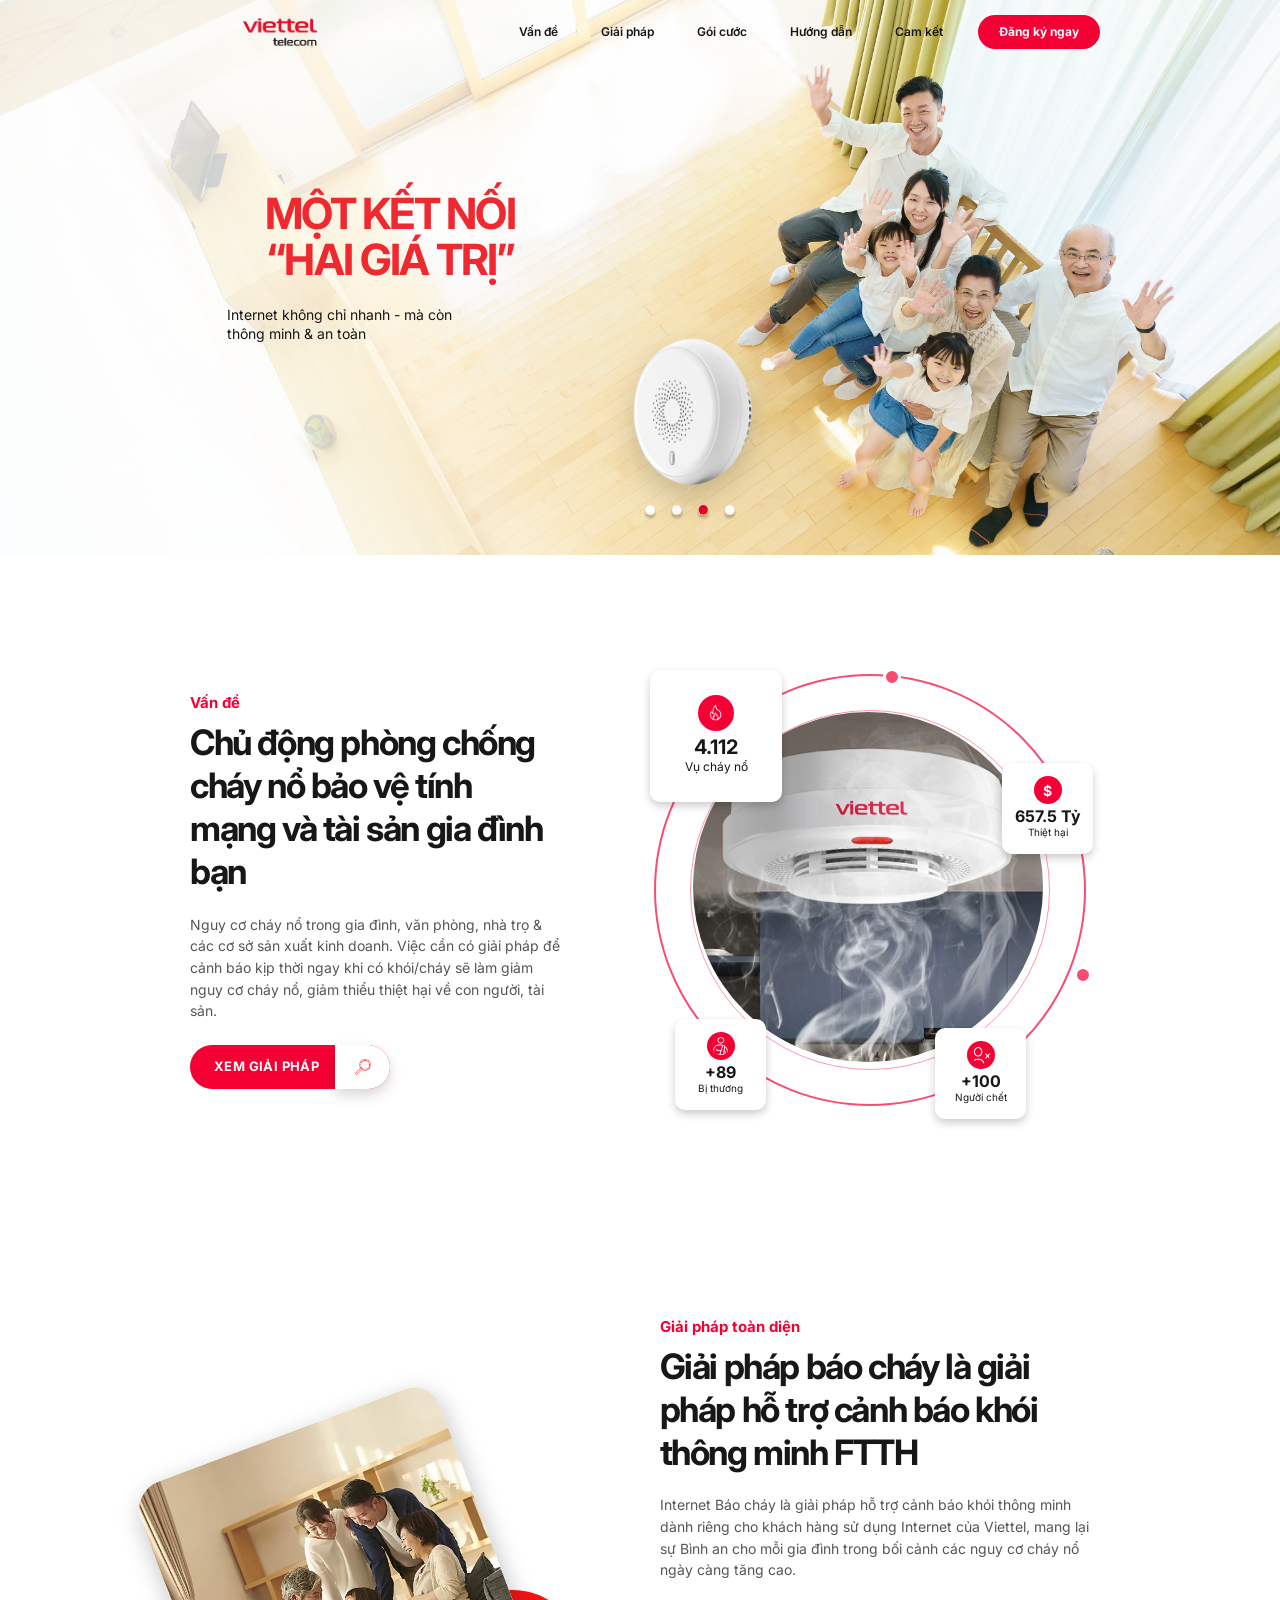
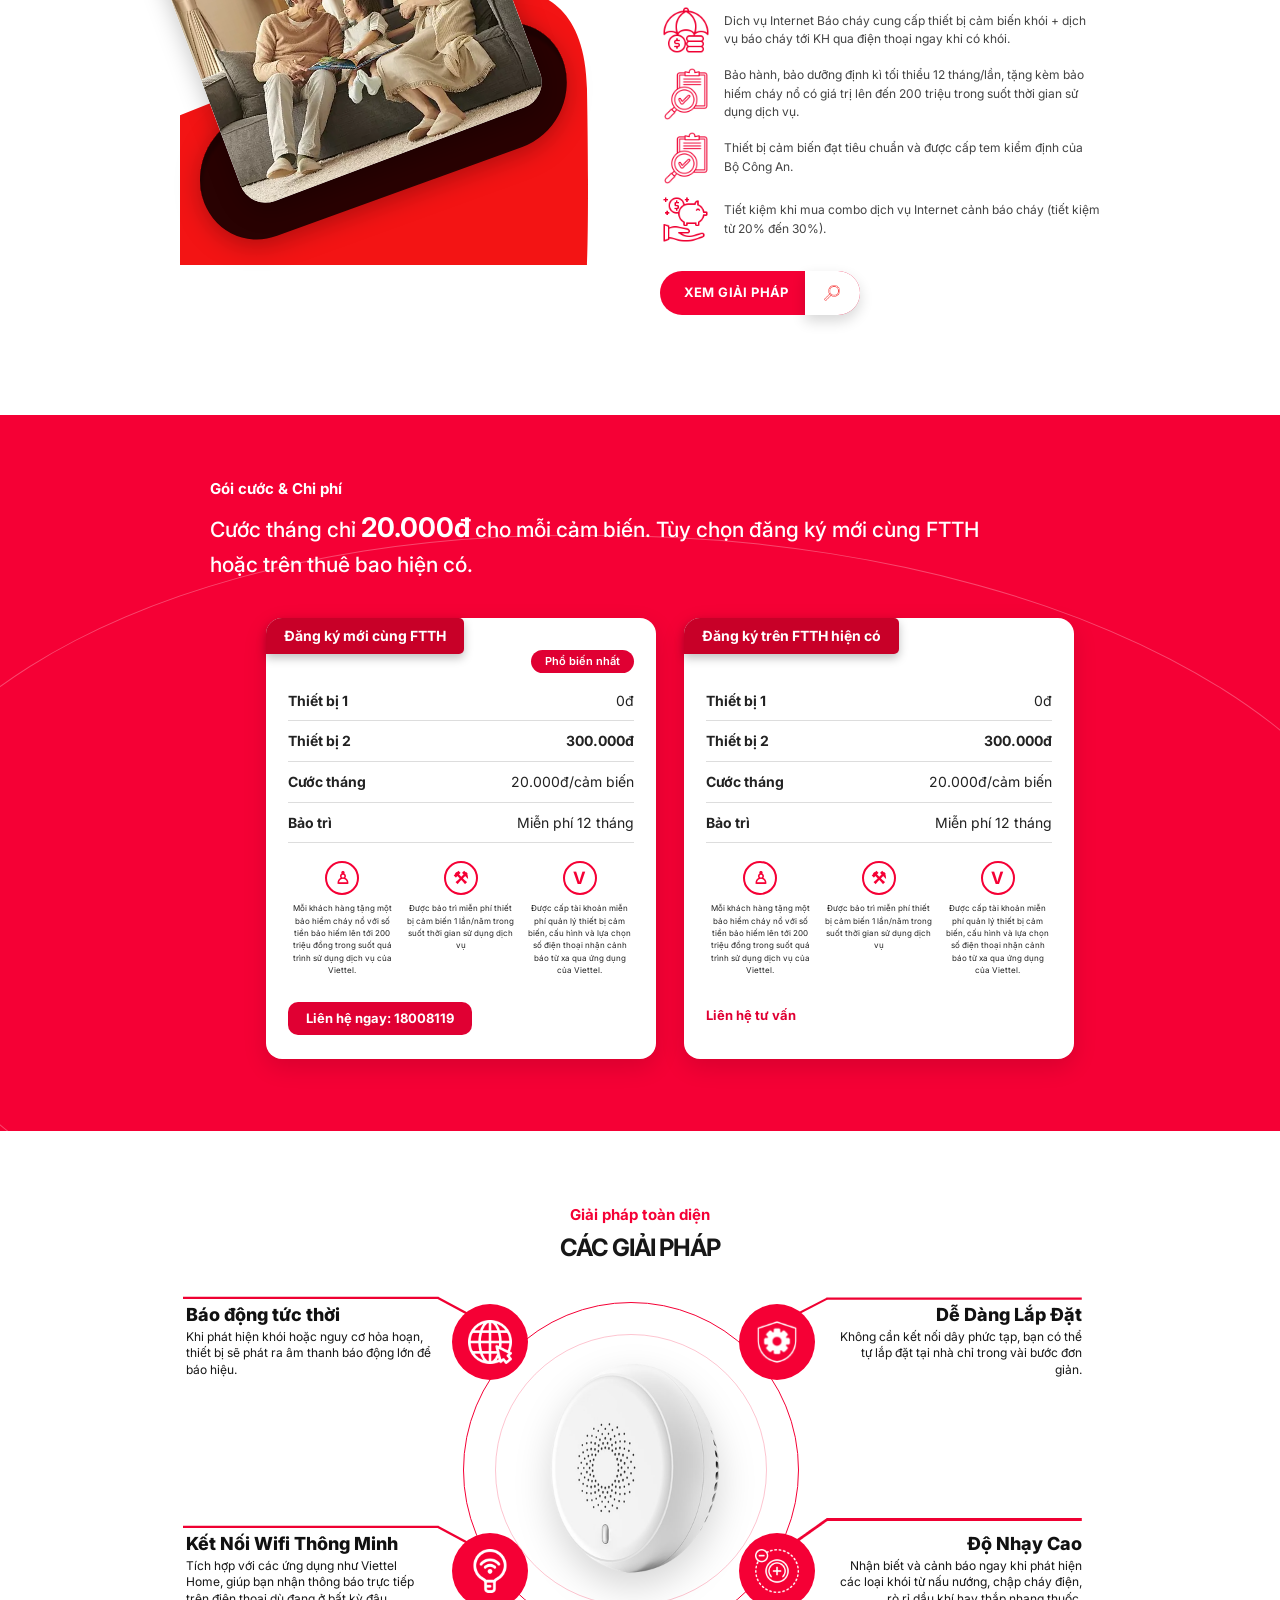
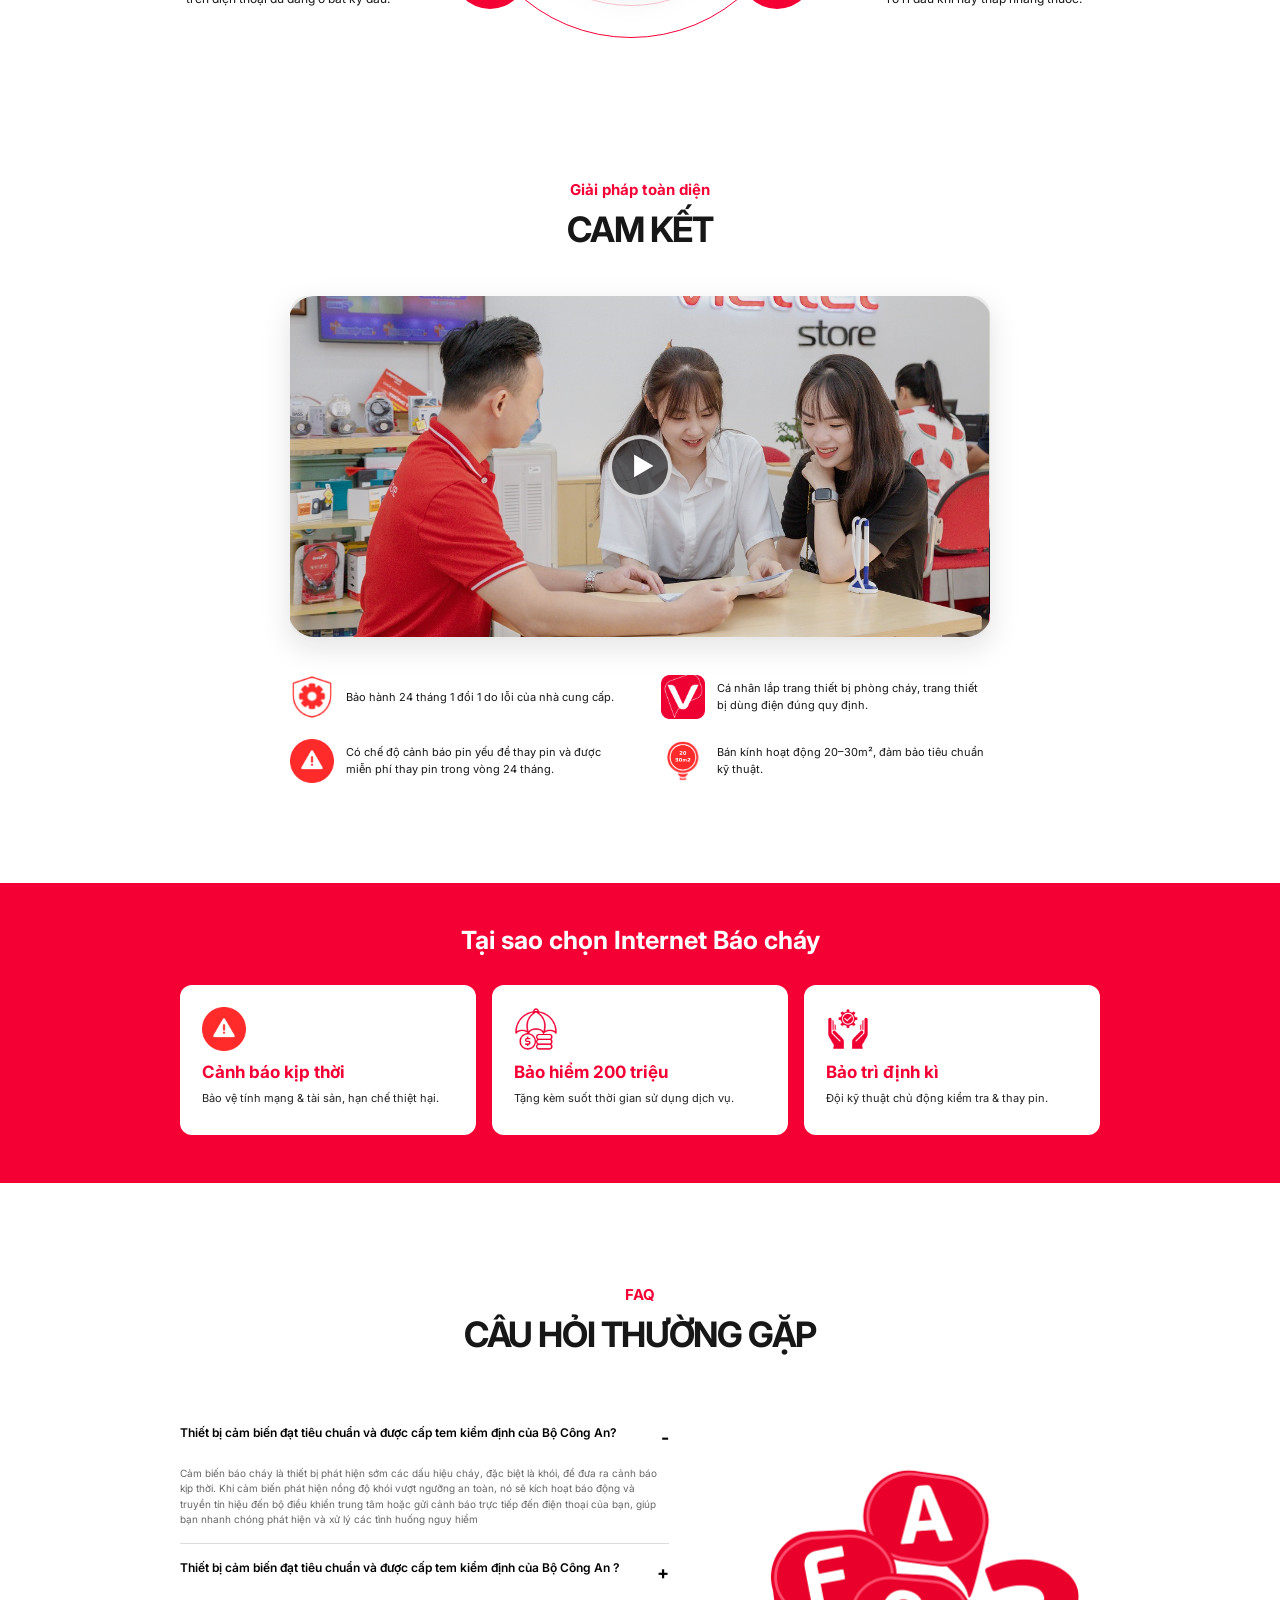
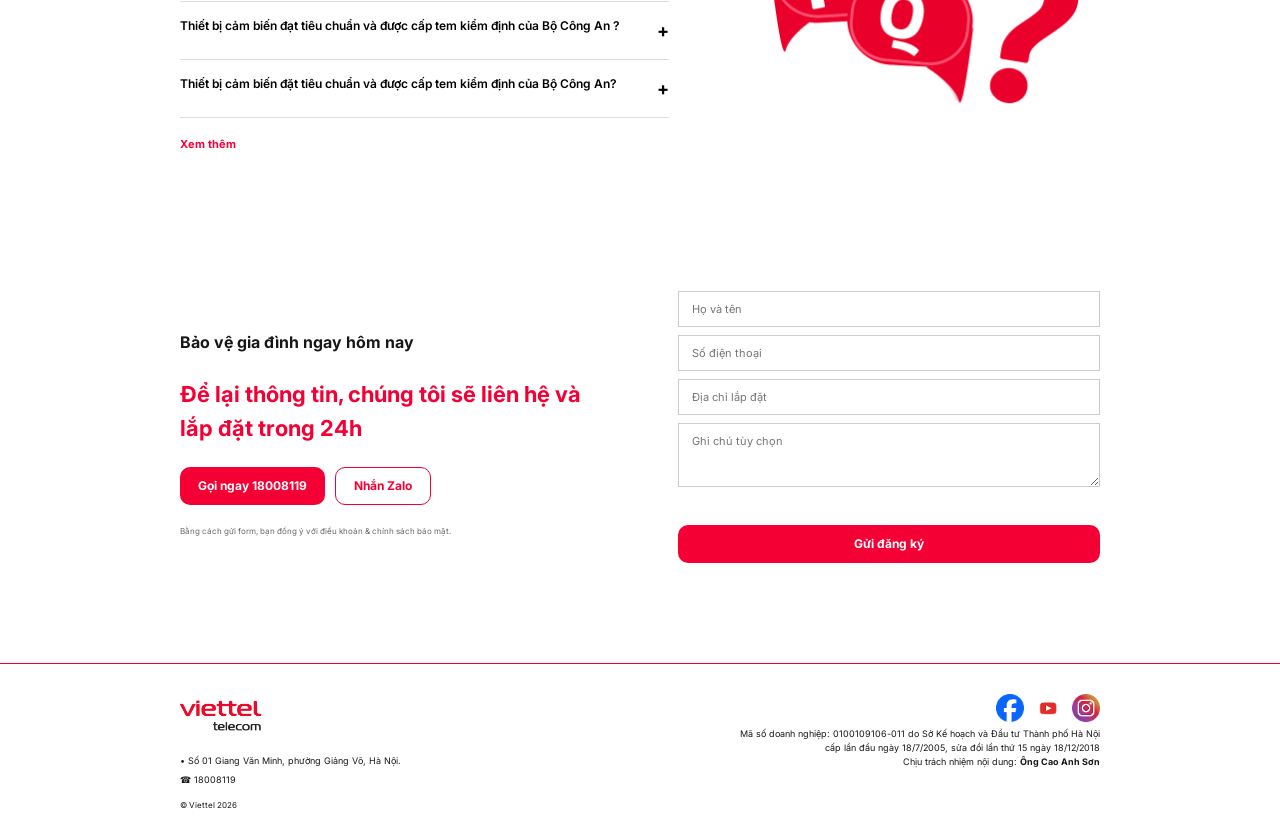
==== commit 626ff788: "update" ====
--- a/viettel_telecom/index.html
+++ b/viettel_telecom/index.html
@@ -55,8 +55,9 @@
         <div class="section-copy">
           <p class="eyebrow">Vấn đề</p>
           <h2 id="problem-title">Chủ động phòng chống cháy nổ bảo vệ tính mạng và tài sản gia đình bạn</h2>
-          <p>Nguy cơ cháy nổ trong gia đình, văn phòng, nhà trọ và các cơ sở sản xuất kinh doanh luôn hiện hữu. Việc
-            cảnh báo kịp thời ngay khi có khói hoặc cháy giúp giảm thiểu thiệt hại về con người, tài sản.</p>
+          <p>Nguy cơ cháy nổ trong gia đình, văn phòng, nhà trọ &amp; các cơ sở sản xuất kinh doanh. Việc cần có giải
+            pháp để cảnh báo kịp thời ngay khi có khói/cháy sẽ làm giảm nguy cơ cháy nổ, giảm thiểu thiệt hại về con
+            người, tài sản.</p>
           <a class="button button-icon" href="#giai-phap">Xem giải pháp
             <span aria-hidden="true" class="button-icon-svg">
               <img src="assets/viettel/find.png" alt="Tìm hiểu">
@@ -97,21 +98,27 @@
         <div class="section-copy solution-copy">
           <p class="eyebrow">Giải pháp toàn diện</p>
           <h2 id="solution-title">Giải pháp báo cháy là giải pháp hỗ trợ cảnh báo khói thông minh FTTH</h2>
-          <p>Internet Báo cháy là giải pháp hỗ trợ cảnh báo khói thông minh dành riêng cho khách hàng sử dụng Internet
-            của Viettel, mang lại sự bình an thông qua kết nối công nghệ.</p>
+          <p>Internet Báo cháy là giải pháp hỗ trợ cảnh báo khói thông minh dành riêng cho khách
+            hàng sử dụng Internet của Viettel, mang lại sự Bình an cho mỗi gia đình trong bối cảnh
+            các nguy cơ cháy nổ ngày càng tăng cao.</p>
           <ul class="benefit-list">
-            <li><span>⌂</span>
-              <p>Được lắp Internet báo cháy trong các thiết bị cảnh báo khói - dịch vụ kèm đường truyền Internet
-                Viettel.</p>
+            <li><span class="benefit-icon" aria-hidden="true"><img
+                  src="assets/viettel/icon-cac-giai-phap-toan-dien/Mask group (1).svg" alt=""></span>
+              <p>Dich vụ Internet Báo cháy cung cấp thiết bị cảm biến khói + dịch vụ báo cháy tới KH qua điện thoại ngay
+                khi có khói.</p>
             </li>
-            <li><span>♧</span>
-              <p>Báo cháy, báo động đến số 114 khi có sự cố, tăng khả năng cứu hộ và giảm thiểu thiệt hại.</p>
+            <li><span class="benefit-icon" aria-hidden="true"><img
+                  src="assets/viettel/icon-cac-giai-phap-toan-dien/Mask group (2).svg" alt=""></span>
+              <p>Bảo hành, bảo dưỡng định kì tối thiểu 12 tháng/lần, tặng kèm bảo hiếm cháy nổ có giá trị lên đến 200
+                triệu trong suốt thời gian sử dụng dịch vụ.</p>
             </li>
-            <li><span>♬</span>
-              <p>Thiết bị cảm biến liên tục chuẩn đoán được nguy cơ cháy.</p>
+            <li><span class="benefit-icon" aria-hidden="true"><img
+                  src="assets/viettel/icon-cac-giai-phap-toan-dien/Mask group (3).svg" alt=""></span>
+              <p>Thiết bị cảm biến đạt tiêu chuẩn và được cấp tem kiểm định của Bộ Công An.</p>
             </li>
-            <li><span>⚑</span>
-              <p>Tích hợp lên nền tảng quốc gia và Internet cảnh báo cháy.</p>
+            <li><span class="benefit-icon" aria-hidden="true"><img
+                  src="assets/viettel/icon-cac-giai-phap-toan-dien/Mask group (4).svg" alt=""></span>
+              <p>Tiết kiệm khi mua combo dịch vụ Internet cảnh báo cháy (tiết kiệm từ 20% đến 30%).</p>
             </li>
           </ul>
           <a class="button button-icon" href="#goi-cuoc">
@@ -212,28 +219,38 @@
           <img class="feature-line line-br" src="assets/viettel/light/Group 4.png" alt="" aria-hidden="true">
 
           <img class="detector-img" src="assets/viettel/smoke-detector.png" alt="Thiết bị cảm biến khói Viettel">
-          <article class="feature feature-a"><span>◎</span>
+          <article class="feature feature-a"><span class="feature-icon" aria-hidden="true">
+              <img src="assets/viettel/icon-giai-phap/Mask group.svg" alt="Báo động tức thời">
+            </span>
             <div>
               <h3>Báo động tức thời</h3>
               <p>Khi phát hiện khói hoặc nguy cơ hỏa hoạn, thiết bị sẽ phát ra âm thanh báo động lớn để báo hiệu.</p>
             </div>
           </article>
-          <article class="feature feature-b"><span>✿</span>
+          <article class="feature feature-b"><span class="feature-icon" aria-hidden="true">
+              <img src="assets/viettel/icon-giai-phap/Mask group (1).svg" alt="Dễ Dàng Lắp Đặt">
+            </span>
             <div>
               <h3>Dễ Dàng Lắp Đặt</h3>
               <p>Không cần kết nối dây phức tạp, bạn có thể tự lắp đặt tại nhà chỉ trong vài bước đơn giản.</p>
             </div>
           </article>
-          <article class="feature feature-c"><span>⌁</span>
+          <article class="feature feature-c"><span class="feature-icon" aria-hidden="true">
+              <img src="assets/viettel/icon-giai-phap/Mask group (2).svg" alt="Kết Nối Wifi Thông Minh">
+            </span>
             <div>
               <h3>Kết Nối Wifi Thông Minh</h3>
-              <p>Tích hợp với các ứng dụng như Viettel Home, giúp bạn nhận thông báo trực tiếp trên điện thoại dù đang ở bất kỳ đâu.</p>
-            </div>
-          </article>
-          <article class="feature feature-d"><span>◉</span>
+              <p>Tích hợp với các ứng dụng như Viettel Home, giúp bạn nhận thông báo trực tiếp trên điện thoại dù đang ở
+                bất kỳ đâu.</p>
+            </div>
+          </article>
+          <article class="feature feature-d"><span class="feature-icon" aria-hidden="true">
+              <img src="assets/viettel/icon-giai-phap/Mask group (3).svg" alt="Độ Nhạy Cao">
+            </span>
             <div>
               <h3>Độ Nhạy Cao</h3>
-              <p>Nhận biết và cảnh báo ngay khi phát hiện các loại khói từ nấu nướng, chập cháy điện, rò rỉ dầu khí hay thắp nhang thuốc.</p>
+              <p>Nhận biết và cảnh báo ngay khi phát hiện các loại khói từ nấu nướng, chập cháy điện, rò rỉ dầu khí hay
+                thắp nhang thuốc.</p>
             </div>
           </article>
         </div>
@@ -250,11 +267,14 @@
           <span class="play">▶</span>
         </div>
         <div class="commitment-grid">
-          <p><b>✿</b><span>Bảo hành 24 tháng 1 đổi 1 do lỗi của nhà cung cấp.</span></p>
-          <p><b>V</b><span>Cá nhân lắp trang thiết bị phòng cháy, trang thiết bị dùng điện đúng quy định.</span></p>
-          <p><b>▲</b><span>Có chế độ cảnh báo pin yếu để thay pin và được miễn phí thay pin trong vòng 24 tháng.</span>
-          </p>
-          <p><b>☷</b><span>Bản kiểm hoạt động 20–30m², đảm bảo tiêu chuẩn kỹ thuật.</span></p>
+          <p><img class="commitment-icon" src="assets/viettel/icon-cam-ket/Mask group.svg" alt="Bảo hành"><span>Bảo hành
+              24 tháng 1 đổi 1 do lỗi của nhà cung cấp.</span></p>
+          <p><img class="commitment-icon" src="assets/viettel/icon-cam-ket/image 15.svg" alt="Quy định"><span>Cá nhân
+              lắp trang thiết bị phòng cháy, trang thiết bị dùng điện đúng quy định.</span></p>
+          <p><img class="commitment-icon" src="assets/viettel/icon-cam-ket/image.svg" alt="Cảnh báo pin"><span>Có chế độ
+              cảnh báo pin yếu để thay pin và được miễn phí thay pin trong vòng 24 tháng.</span></p>
+          <p><img class="commitment-icon" src="assets/viettel/icon-cam-ket/Group 7.svg"
+              alt="Bán kính hoạt động"><span>Bán kính hoạt động 20–30m², đảm bảo tiêu chuẩn kỹ thuật.</span></p>
         </div>
       </div>
     </section>
@@ -263,17 +283,20 @@
       <div class="container">
         <h2 id="advantages-title">Tại sao chọn Internet Báo cháy</h2>
         <div class="advantages-grid">
-          <article><span>▲</span>
+          <article>
+            <img class="advantage-icon" src="assets/viettel/icon-cam-ket/Mask group1.svg" alt="Cảnh báo kịp thời">
             <h3>Cảnh báo kịp thời</h3>
-            <p>Bảo vệ tính mạng &amp; tài sản cho thiết bị.</p>
-          </article>
-          <article><span>♧</span>
+            <p>Bảo vệ tính mạng &amp; tài sản, hạn chế thiệt hại.</p>
+          </article>
+          <article>
+            <img class="advantage-icon" src="assets/viettel/icon-cam-ket/Mask group (1).svg" alt="Bảo hiểm 200 triệu">
             <h3>Bảo hiểm 200 triệu</h3>
-            <p>Tặng kèm suất thời gian sử dụng dịch vụ.</p>
-          </article>
-          <article><span>♛</span>
+            <p>Tặng kèm suốt thời gian sử dụng dịch vụ.</p>
+          </article>
+          <article>
+            <img class="advantage-icon" src="assets/viettel/icon-cam-ket/Mask group (2).svg" alt="Bảo trì định kì">
             <h3>Bảo trì định kì</h3>
-            <p>Bộ kỹ thuật chủ động kiểm tra &amp; thay pin.</p>
+            <p>Đội kỹ thuật chủ động kiểm tra &amp; thay pin.</p>
           </article>
         </div>
       </div>
@@ -287,23 +310,25 @@
         </header>
         <div class="faq-layout">
           <div class="faq-list">
-            <article class="faq-item is-open"><button type="button" aria-expanded="true"><span>Thiết bị cảm biến đặt
-                  tiêu chuẩn và được cấp tem kiểm định của Bộ Công An?</span><b>−</b></button>
+            <article class="faq-item is-open"><button type="button" aria-expanded="true"><span>Thiết bị cảm biến đạt
+                  tiêu chuẩn và được cấp tem kiểm định của Bộ Công An?</span><b>-</b></button>
               <div class="faq-answer">
-                <p>Cảm biến báo cháy là thiết bị phát hiện sớm các dấu hiệu cháy, giúp bảo vệ tài sản và con người.
-                  Thiết bị được kiểm định, đáp ứng các tiêu chuẩn an toàn và hoạt động ổn định.</p>
+                <p>Cảm biến báo cháy là thiết bị phát hiện sớm các dấu hiệu cháy, đặc biệt là khói, để đưa ra cảnh báo
+                  kịp thời. Khi cảm biến phát hiện nồng độ khói vượt ngưỡng an toàn, nó sẽ kích hoạt báo động và truyền
+                  tín hiệu đến bộ điều khiển trung tâm hoặc gửi cảnh báo trực tiếp đến điện thoại của bạn, giúp bạn
+                  nhanh chóng phát hiện và xử lý các tình huống nguy hiểm</p>
               </div>
             </article>
-            <article class="faq-item"><button type="button" aria-expanded="false"><span>Thiết bị cảm biến được bảo hành
-                  trong thời gian bao lâu?</span><b>+</b></button>
+            <article class="faq-item"><button type="button" aria-expanded="false"><span>Thiết bị cảm biến đạt tiêu chuẩn
+                  và được cấp tem kiểm định của Bộ Công An ?</span><b>+</b></button>
               <div class="faq-answer">
                 <p>Thiết bị được bảo hành 24 tháng theo chính sách của nhà cung cấp.</p>
               </div>
             </article>
-            <article class="faq-item"><button type="button" aria-expanded="false"><span>Thiết bị cảm biến được cấp tem
-                  kiểm định của Bộ Công An?</span><b>+</b></button>
+            <article class="faq-item"><button type="button" aria-expanded="false"><span>Thiết bị cảm biến đạt tiêu chuẩn
+                  và được cấp tem kiểm định của Bộ Công An ?</span><b>+</b></button>
               <div class="faq-answer">
-                <p>Sản phẩm đáp ứng quy chuẩn và được kiểm định trước khi cung cấp tới khách hàng.</p>
+                <p>Thiết bị cảm biến đạt tiêu chuẩn và được cấp tem kiểm định của Bộ Công An ?</p>
               </div>
             </article>
             <article class="faq-item"><button type="button" aria-expanded="false"><span>Thiết bị cảm biến đặt tiêu chuẩn
@@ -314,7 +339,9 @@
             </article>
             <a class="text-link" href="#dang-ky">Xem thêm</a>
           </div>
-          <div class="faq-art" aria-hidden="true"><span>F</span><span>A</span><span>Q</span><b>?</b></div>
+          <div class="faq-art" aria-hidden="true">
+            <img src="assets/viettel/icon_Q&A/Group 1261153578.png" alt="FAQ">
+          </div>
         </div>
       </div>
     </section>
@@ -351,9 +378,14 @@
         <p>☎ 18008119</p><small>© Viettel 2026</small>
       </div>
       <div class="footer-right">
-        <p class="socials"><a href="#" aria-label="Facebook">f</a><a href="#" aria-label="YouTube">▶</a><a href="#"
-            aria-label="Instagram">◎</a></p>
-        <p>Viettel luôn nỗ lực mang tới khách hàng những dịch vụ tốt nhất.<br>Thông tin được bảo mật theo quy định.</p>
+        <p class="socials">
+          <a href="#" aria-label="Facebook"><img src="assets/viettel/icon_Q&A/image 18.png" alt="Facebook"></a>
+          <a href="#" aria-label="YouTube"><img src="assets/viettel/icon_Q&A/image 19.png" alt="YouTube"></a>
+          <a href="#" aria-label="Instagram"><img src="assets/viettel/icon_Q&A/image 20.png" alt="Instagram"></a>
+        </p>
+        <p>Mã số doanh nghiệp: 0100109106-011 do Sở Kế hoạch và Đầu tư Thành phố Hà Nội <br>cấp lần đầu ngày 18/7/2005,
+          sửa
+          đổi lần thứ 15 ngày 18/12/2018 <br>Chịu trách nhiệm nội dung: <b>Ông Cao Anh Sơn</b></p>
       </div>
     </div>
   </footer>
--- a/viettel_telecom/styles.css
+++ b/viettel_telecom/styles.css
@@ -94,7 +94,7 @@
     justify-content: center;
     gap: 10px;
     border: 0;
-    border-radius: 50px;
+    border-radius: 10px;
     color: #fff;
     background: var(--red);
     font: 700 12px/1 Inter, sans-serif;
@@ -540,16 +540,24 @@
 
 .benefit-list li {
     display: grid;
-    grid-template-columns: 28px 1fr;
-    gap: 9px;
-    align-items: start;
+    grid-template-columns: 52px 1fr;
+    gap: 12px;
+    align-items: center;
     margin: 10px 0
 }
 
-.benefit-list li>span {
-    color: var(--red);
-    font-size: 22px;
-    text-align: center
+.benefit-list .benefit-icon {
+    width: 52px;
+    height: 52px;
+    display: grid;
+    place-items: center;
+}
+
+.benefit-list .benefit-icon img {
+    width: auto;
+    height: auto;
+    max-width: 52px;
+    max-height: 52px;
 }
 
 .benefit-list p {
@@ -742,17 +750,26 @@
 }
 
 .features {
-    padding-bottom: 60px
+    padding: 72px 0 70px;
 }
 
 .features .container {
-    max-width: 1140px;
+    max-width: 1035px;
+}
+
+.features .section-heading {
+    margin-bottom: 25px;
+}
+
+.features .section-heading h2 {
+    margin-bottom: 0;
+    font-size: 24px;
 }
 
 .feature-map {
-    height: 480px;
+    width: 100%;
+    height: 365px;
     position: relative;
-    max-width: 1100px;
     margin: 0 auto;
 }
 
@@ -760,137 +777,155 @@
 .feature-map:after {
     content: "";
     position: absolute;
-    border: 1.5px solid #ef0032;
+    left: 49%;
+    top: 50%;
+    border: 1.5px solid var(--red);
     border-radius: 50%;
-    left: 50%;
+    transform: translate(-50%, -50%);
+}
+
+.feature-map:before {
+    width: 334px;
+    height: 334px;
+}
+
+.feature-map:after {
+    width: 270px;
+    height: 270px;
+    opacity: .23;
+}
+
+.feature-map .detector-img {
+    width: 300px;
+    position: absolute;
     top: 50%;
-    transform: translate(-50%, -50%);
-}
-
-.feature-map:before {
-    width: 380px;
-    height: 380px;
-}
-
-.feature-map:after {
-    width: 310px;
-    height: 310px;
-    opacity: 0.25;
-}
-
-.feature-map .detector-img,
-.feature-map>img:not(.feature-line) {
-    width: 250px;
-    position: absolute;
-    top: 50%;
-    left: 50%;
+    left: 49%;
     z-index: 2;
     transform: translate(-50%, -50%);
-    filter: drop-shadow(0 16px 20px rgba(0, 0, 0, .16));
-}
-
-/* 4 đường light kết nối */
+    filter: drop-shadow(0 15px 18px rgba(0, 0, 0, .16));
+}
+
 .feature-line {
-    position: absolute;
     height: 63px;
+    position: absolute;
     z-index: 1;
     pointer-events: none;
 }
 
 .line-tl {
-    top: 36px;
-    left: 0;
-    width: 450px;
+    top: 1px;
+    left: 3px;
+    width: 340px;
 }
 
 .line-tr {
-    top: 36px;
-    right: 0;
-    width: 466px;
+    top: 1px;
+    right: 18px;
+    width: 340px;
 }
 
 .line-bl {
-    top: 336px;
-    left: 0;
-    width: 450px;
+    top: 230px;
+    left: 3px;
+    width: 340px;
 }
 
 .line-br {
-    top: 336px;
-    right: 0;
-    width: 466px;
+    top: 230px;
+    right: 18px;
+    width: 340px;
 }
 
 .feature {
-    width: 420px;
-    max-width: 42%;
-    position: absolute;
-    display: flex;
-    gap: 16px;
-    align-items: flex-start;
+    width: 100%;
+    height: 76px;
+    position: absolute;
     z-index: 3;
 }
 
 .feature>div {
-    flex: 1;
-}
-
-.feature>span {
-    flex: 0 0 62px;
-    width: 62px;
-    height: 62px;
+    width: 250px;
+    position: absolute;
+    top: 0;
+}
+
+.feature-icon {
+    width: 76px;
+    height: 76px;
+    position: absolute;
+    top: 0;
     display: grid;
     place-items: center;
     color: #fff;
     background: var(--red);
-    border: 6px solid #fff;
+    border: 0;
     border-radius: 50%;
-    box-shadow: 0 0 0 2px var(--red);
-    font-size: 24px;
-    z-index: 3;
-    position: relative;
-    box-sizing: border-box;
-    margin-top: 24px;
+    box-shadow: none;
+}
+
+.feature-icon svg,
+.feature-icon img {
+    width: 44px;
+    height: 44px;
+    object-fit: contain;
+    display: block;
+    pointer-events: none;
 }
 
 .feature h3 {
-    margin: 0 0 6px;
+    margin: 0 0 4px;
+    color: #111;
     font-size: 18px;
-    font-weight: 700;
-    color: #111;
+    font-weight: 800;
+    line-height: 1.2;
 }
 
 .feature p {
     margin: 0;
-    color: #444;
+    color: #171717;
     font-size: 12px;
-    line-height: 1.5;
-}
-
-.feature-a {
-    top: 48px;
+    line-height: 1.35;
+}
+
+.feature-a,
+.feature-c {
+    left: 5px;
+}
+
+.feature-b,
+.feature-d {
     left: 0;
-    flex-direction: row-reverse;
-    text-align: left;
-}
-
+}
+
+.feature-a,
 .feature-b {
-    top: 48px;
-    right: 0;
-    text-align: left;
-}
-
-.feature-c {
-    top: 348px;
-    left: 0;
-    flex-direction: row-reverse;
-    text-align: left;
-}
-
+    top: 16px;
+}
+
+.feature-c,
 .feature-d {
-    top: 348px;
-    right: 0;
-    text-align: left;
+    top: 245px;
+}
+
+.feature-a>div,
+.feature-c>div {
+    left: 1px;
+}
+
+.feature-b>div,
+.feature-d>div {
+    right: 18px;
+    text-align: right;
+}
+
+.feature-a .feature-icon,
+.feature-c .feature-icon {
+    left: calc(49% - 184px);
+}
+
+.feature-b .feature-icon,
+.feature-d .feature-icon {
+    left: calc(49% + 108px);
 }
 
 .commitment {
@@ -905,7 +940,7 @@
     place-items: center;
     border: 0;
     border-radius: 17px;
-    background: linear-gradient(rgba(0, 0, 0, .08), rgba(0, 0, 0, .08)), url("assets/viettel/hero-family.png") center 23%/cover;
+    background: linear-gradient(rgba(0, 0, 0, .08), rgba(0, 0, 0, .08)), url("assets/viettel/camKet.png") center 23%/cover;
     box-shadow: var(--shadow);
     cursor: pointer
 }
@@ -940,6 +975,14 @@
     font-size: 11px
 }
 
+.commitment-grid .commitment-icon,
+.commitment-grid img {
+    width: 44px;
+    height: 44px;
+    object-fit: contain;
+    display: block;
+}
+
 .commitment-grid b {
     height: 44px;
     display: grid;
@@ -973,6 +1016,14 @@
     color: #222;
     background: #fff;
     border-radius: 12px
+}
+
+.advantages article>img,
+.advantages article .advantage-icon {
+    width: 44px;
+    height: 44px;
+    object-fit: contain;
+    display: block;
 }
 
 .advantages article>span {
@@ -1052,50 +1103,17 @@
 }
 
 .faq-art {
-    height: 300px;
-    position: relative
-}
-
-.faq-art span {
-    width: 98px;
-    height: 75px;
-    position: absolute;
-    display: grid;
-    place-items: center;
-    color: #fff;
-    background: var(--red);
-    border: 5px solid #fff;
-    border-radius: 24px;
-    font-size: 46px;
-    font-weight: 800;
-    box-shadow: 0 6px 14px rgba(0, 0, 0, .15)
-}
-
-.faq-art span:nth-child(1) {
-    top: 80px;
-    left: 30px;
-    transform: rotate(-10deg)
-}
-
-.faq-art span:nth-child(2) {
-    top: 30px;
-    left: 125px;
-    transform: rotate(7deg)
-}
-
-.faq-art span:nth-child(3) {
-    top: 125px;
-    left: 127px;
-    transform: rotate(7deg)
-}
-
-.faq-art b {
-    position: absolute;
-    top: 74px;
-    right: 5px;
-    color: var(--red);
-    font-size: 150px;
-    line-height: 1
+    display: flex;
+    justify-content: center;
+    align-items: center;
+}
+
+.faq-art img {
+    width: 100%;
+    max-width: 360px;
+    height: auto;
+    object-fit: contain;
+    display: block;
 }
 
 .contact {
@@ -1183,7 +1201,7 @@
 }
 
 .site-footer {
-    padding: 35px 0;
+    padding: 25px 0;
     border-top: 1px solid var(--red)
 }
 
@@ -1194,8 +1212,9 @@
 }
 
 .footer-inner>div:first-child img {
-    width: 112px;
-    margin-bottom: 12px
+    width: 250px;
+    margin-bottom: 12px;
+    margin-left: -70px;
 }
 
 .footer-inner p {
@@ -1211,29 +1230,36 @@
     text-align: right
 }
 
+.socials {
+    display: flex;
+    justify-content: flex-end;
+    align-items: center;
+    gap: 10px;
+    margin: 0 0 10px;
+}
+
 .socials a {
-    width: 24px;
-    height: 24px;
-    margin-left: 8px;
-    display: inline-grid;
-    place-items: center;
-    color: #fff;
-    background: var(--red);
+    width: 28px;
+    height: 28px;
+    display: inline-flex;
+    align-items: center;
+    justify-content: center;
+    background: transparent;
     border-radius: 50%;
-    font-weight: 800;
-    text-decoration: none
-}
-
-.socials a:first-child {
-    background: #397af2
-}
-
-.socials a:nth-child(2) {
-    background: #fa2546
-}
-
-.socials a:nth-child(3) {
-    background: #f07a45
+    text-decoration: none;
+    transition: transform 0.2s ease, opacity 0.2s ease;
+}
+
+.socials a:hover {
+    transform: translateY(-2px);
+    opacity: 0.85;
+}
+
+.socials a img {
+    width: 100%;
+    height: 100%;
+    object-fit: contain;
+    display: block;
 }
 
 @media (max-width:900px) {
@@ -1450,8 +1476,9 @@
     }
 
     .feature-map:before,
-    .feature-map:after {
-        display: none
+    .feature-map:after,
+    .feature-line {
+        display: none;
     }
 
     .feature-map>img {
@@ -1492,8 +1519,68 @@
         text-align: left
     }
 
-    .socials a {
-        margin: 0 8px 0 0
+    .socials {
+        justify-content: flex-start
+    }
+}
+
+@media (max-width:900px) {
+    .feature-map {
+        height: auto;
+        display: grid;
+        grid-template-columns: repeat(2, minmax(0, 1fr));
+        gap: 24px;
+    }
+
+    .feature-map:before,
+    .feature-map:after,
+    .feature-line {
+        display: none;
+    }
+
+    .feature-map .detector-img {
+        width: 250px;
+        position: static;
+        grid-column: 1 / -1;
+        margin: 0 auto 12px;
+        transform: none;
+    }
+
+    .feature {
+        width: 100%;
+        height: auto;
+        position: static;
+        display: flex;
+        gap: 14px;
+    }
+
+    .feature>div {
+        width: auto;
+        position: static;
+        flex: 1;
+        text-align: left;
+    }
+
+    .feature-icon,
+    .feature-a .feature-icon,
+    .feature-b .feature-icon,
+    .feature-c .feature-icon,
+    .feature-d .feature-icon {
+        width: 64px;
+        height: 64px;
+        position: static;
+        flex: 0 0 64px;
+    }
+
+    .feature-icon svg {
+        width: 40px;
+        height: 40px;
+    }
+}
+
+@media (max-width:720px) {
+    .feature-map {
+        grid-template-columns: 1fr;
     }
 }
 
@@ -1554,9 +1641,8 @@
         grid-template-columns: 1fr
     }
 
-    .faq-art {
-        transform: scale(.85);
-        transform-origin: left center
+    .faq-art img {
+        max-width: 240px;
     }
 
     .contact-actions {
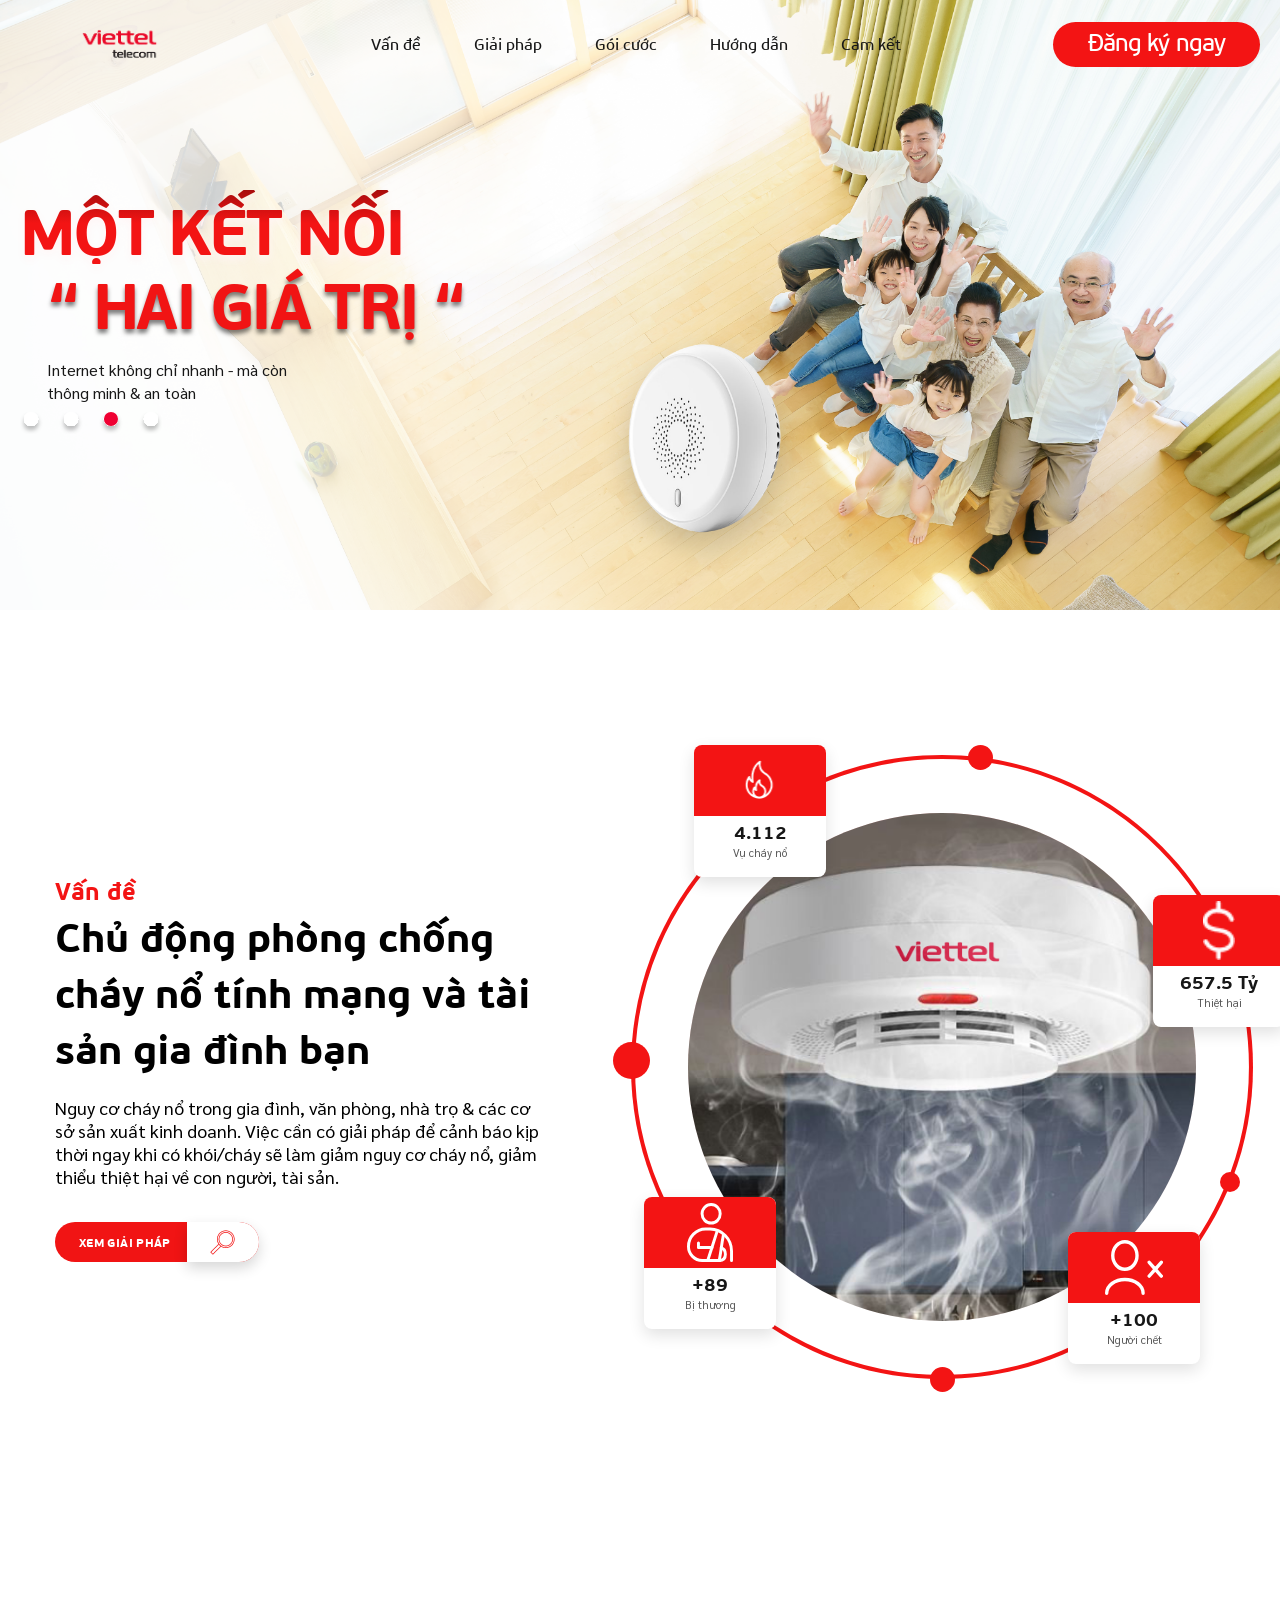
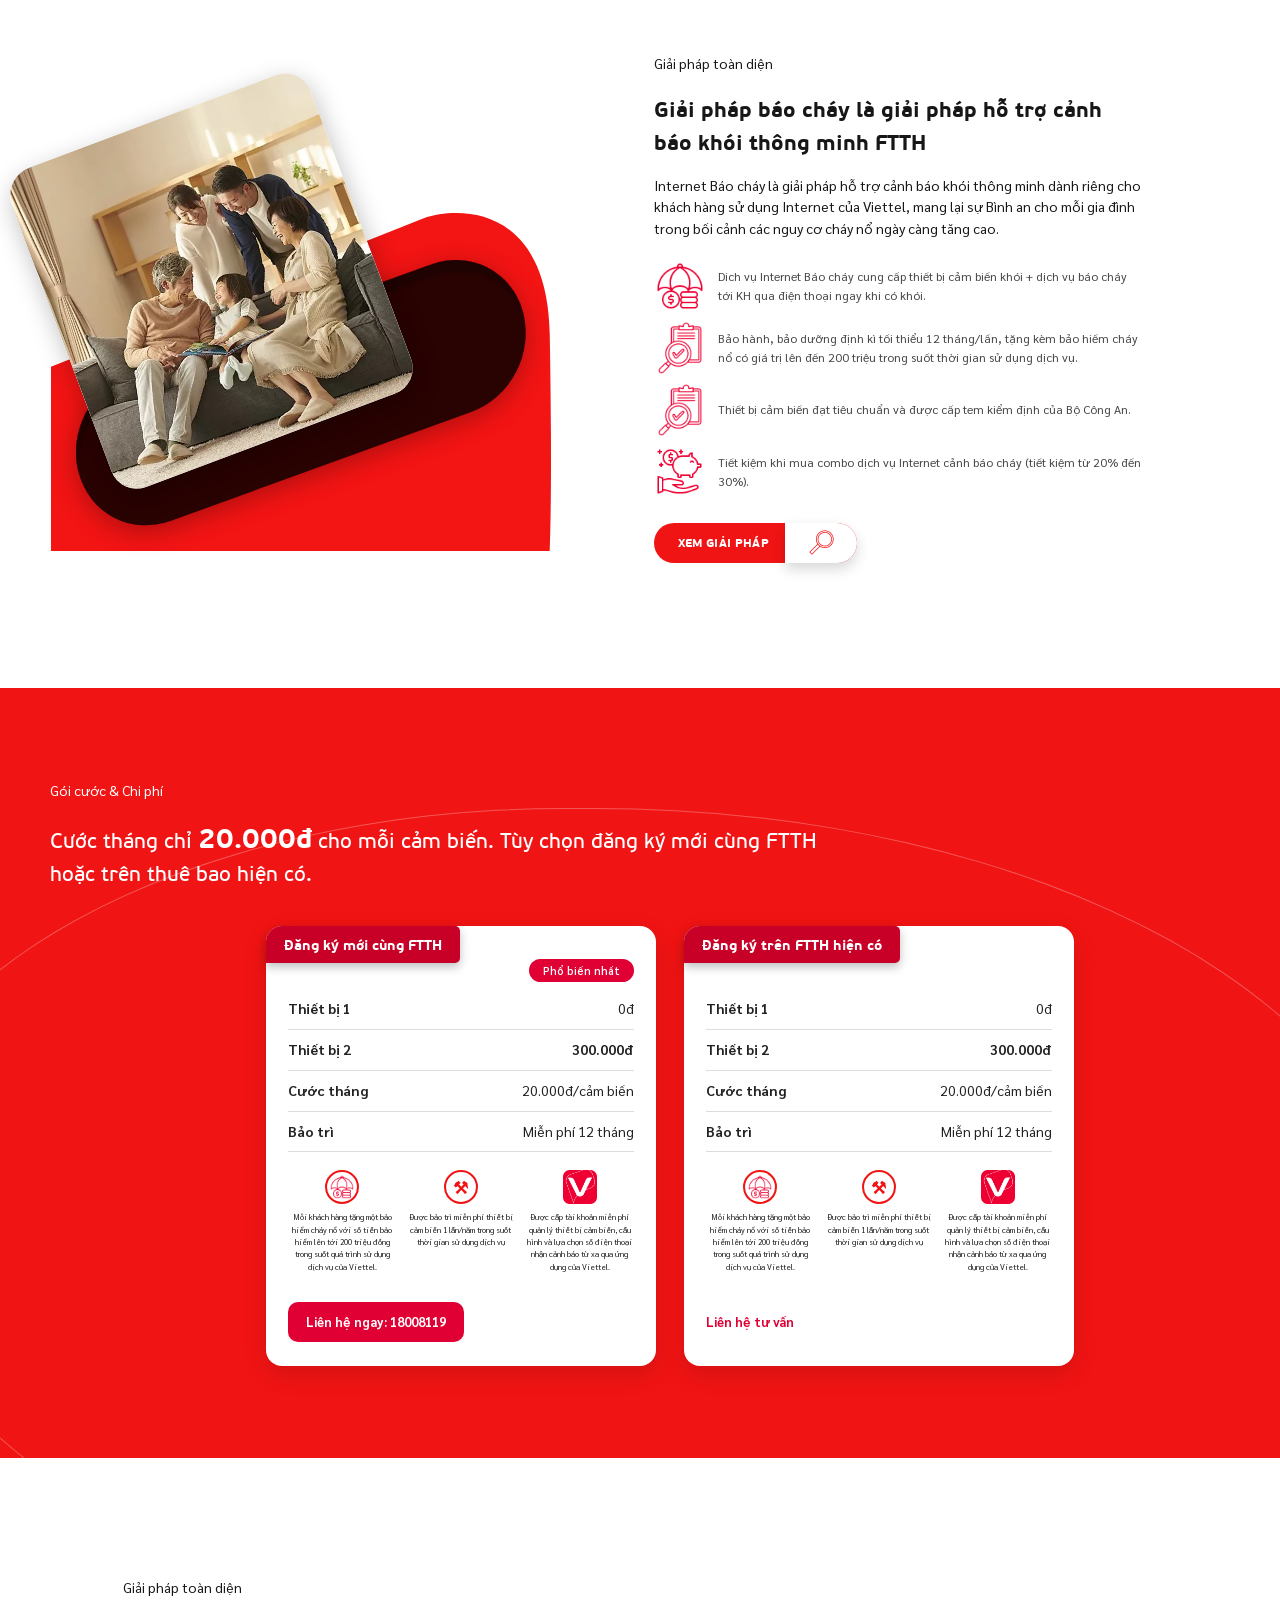
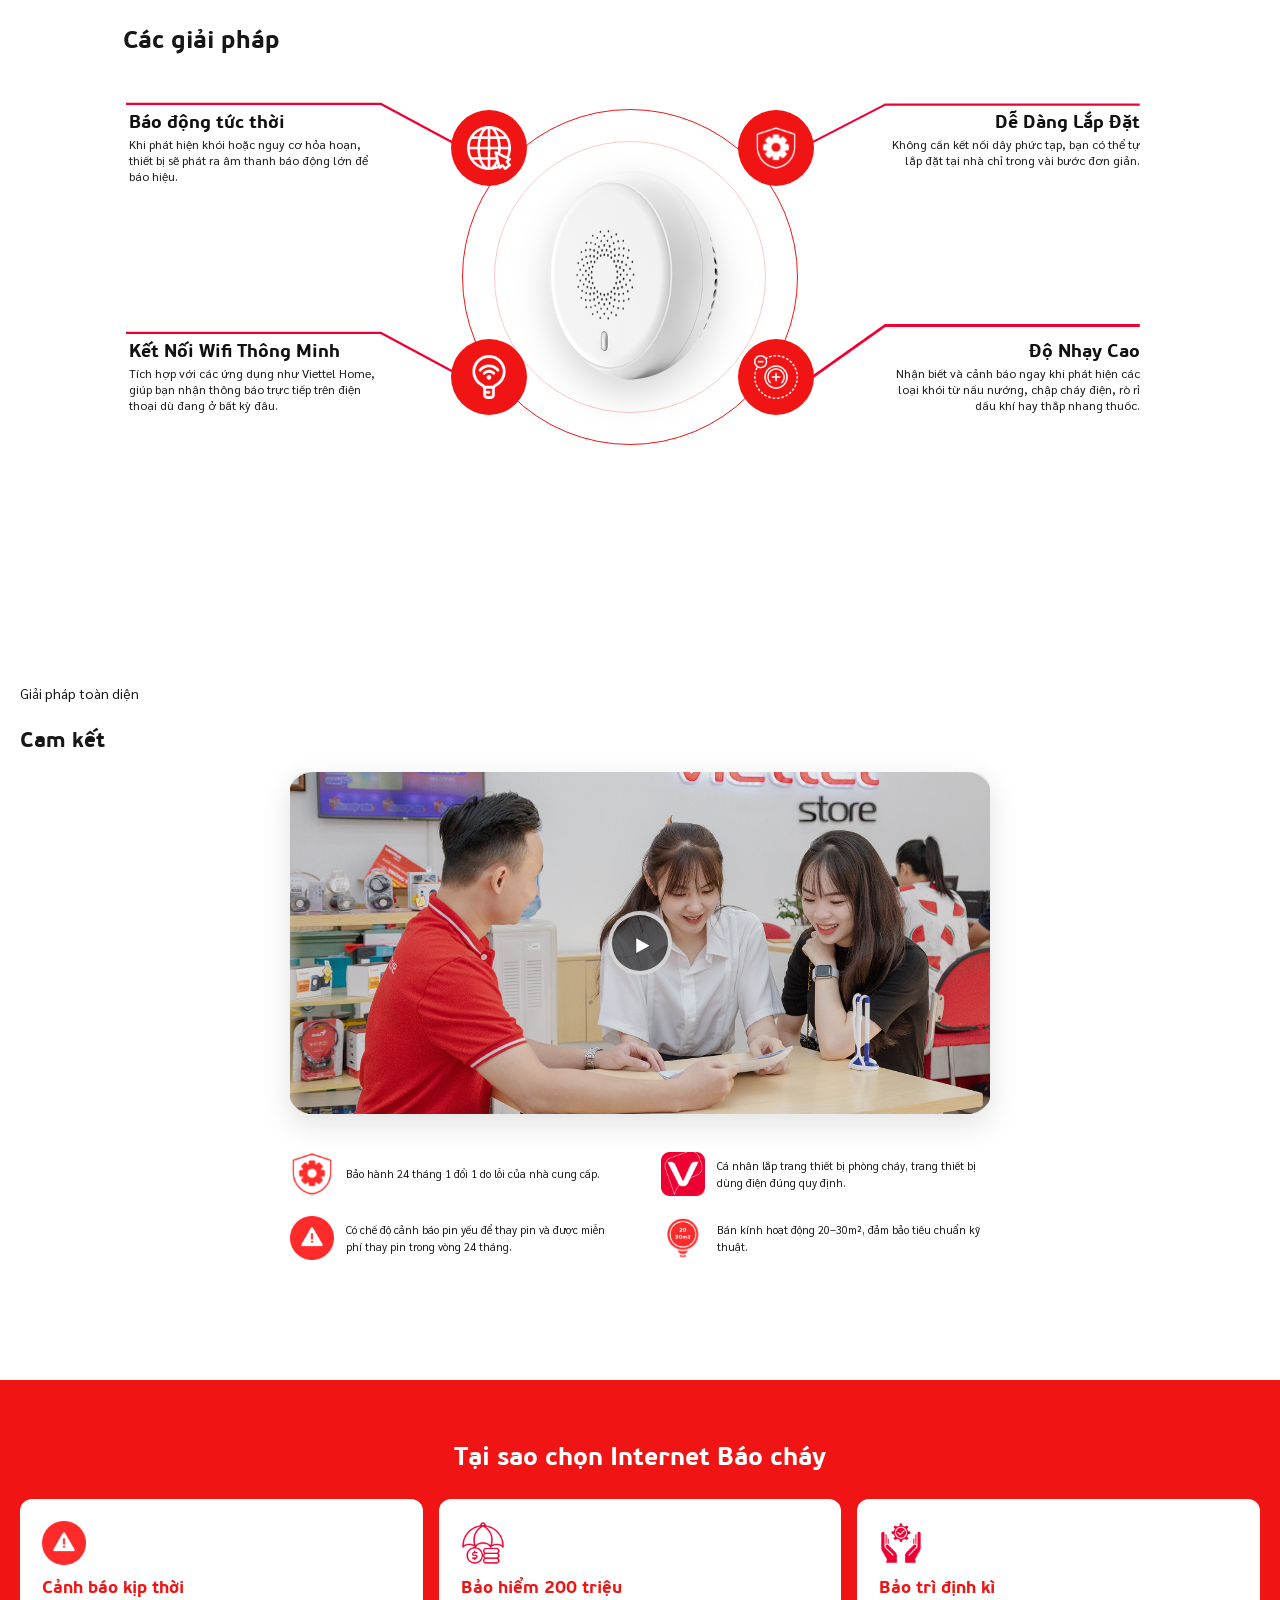
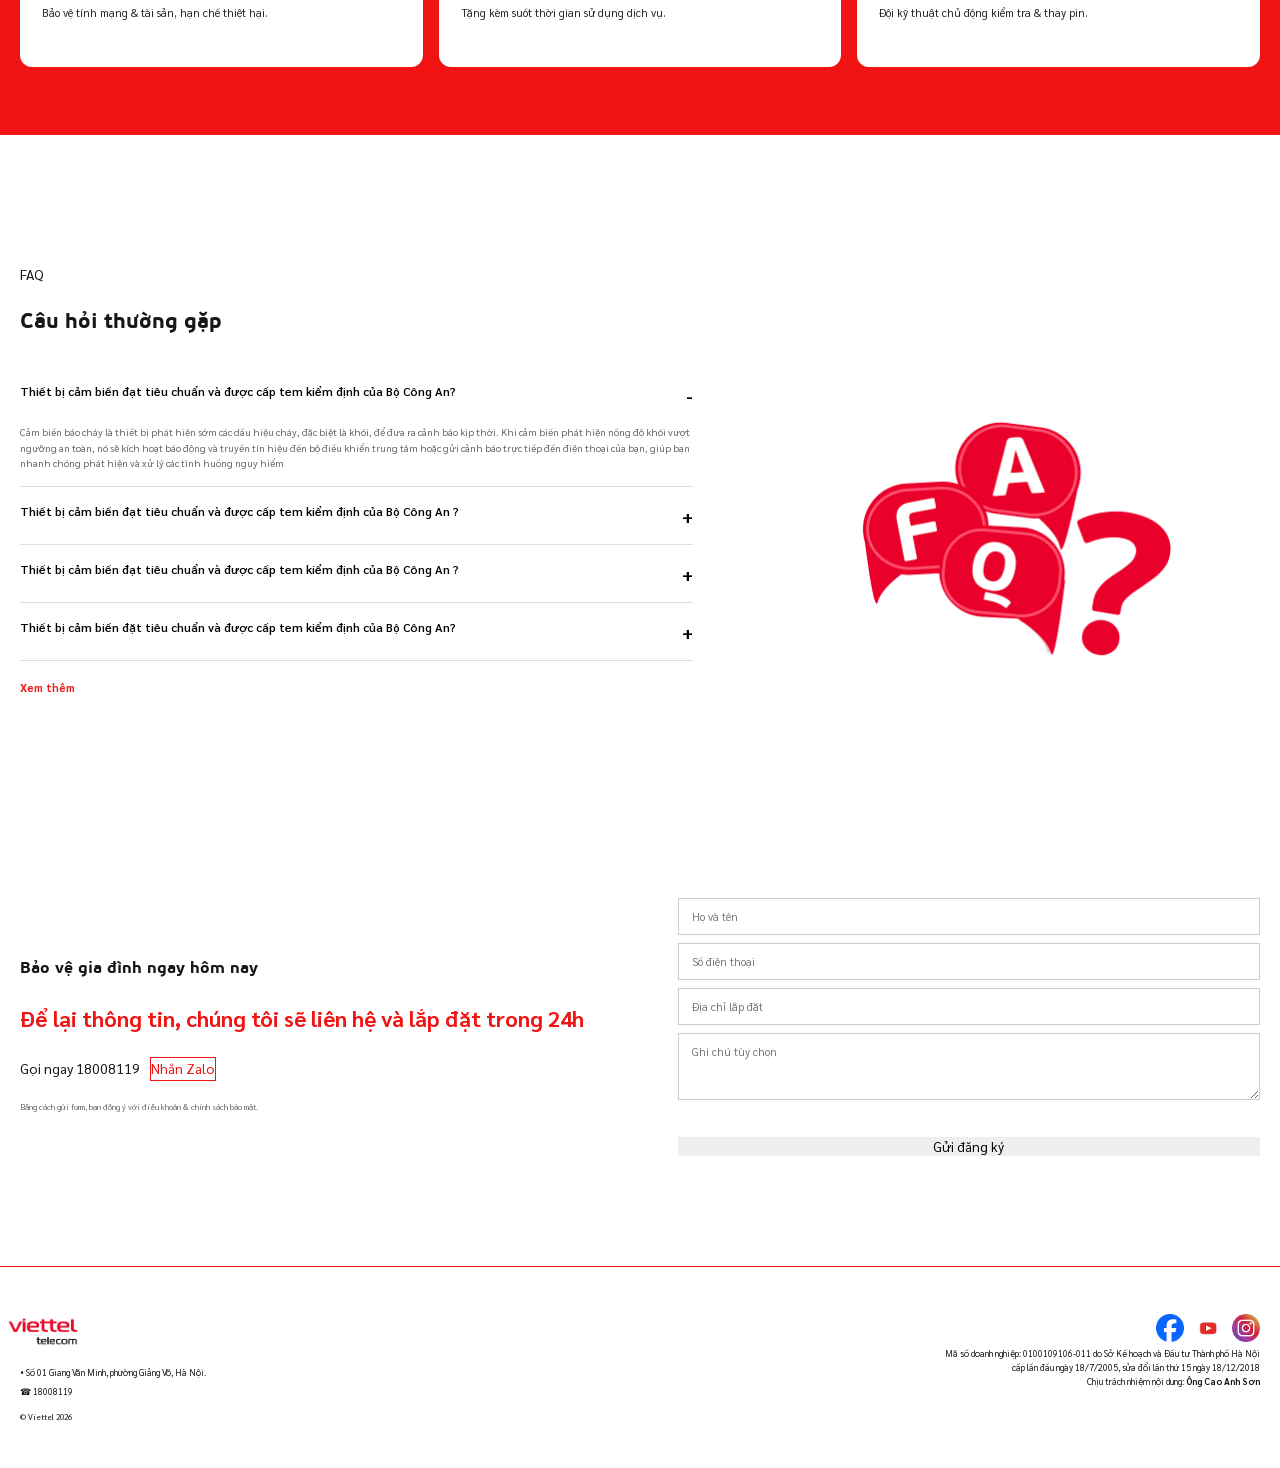
==== commit 161edd91: "update" ====
--- a/viettel_telecom/index.html
+++ b/viettel_telecom/index.html
@@ -9,7 +9,7 @@
   <title>Internet Báo cháy Viettel</title>
   <link rel="preconnect" href="https://fonts.googleapis.com">
   <link rel="preconnect" href="https://fonts.gstatic.com" crossorigin>
-  <link href="https://fonts.googleapis.com/css2?family=Inter:wght@400;500;600;700;800&display=swap" rel="stylesheet">
+  <link href="https://fonts.googleapis.com/css2?family=Sarabun:wght@400;500;600;700;800&display=swap" rel="stylesheet">
   <link rel="stylesheet" href="styles.css">
   <script src="script.js" defer></script>
 </head>
@@ -39,12 +39,15 @@
     <section class="hero" aria-labelledby="hero-title">
       <div class="container hero-inner">
         <div class="hero-copy">
-          <h1 id="hero-title">Một kết nối<br><span>“Hai giá trị”</span></h1>
+          <h1 id="hero-title">
+            <span class="line-1">MỘT KẾT NỐI</span>
+            <span class="line-2">“ HAI GIÁ TRỊ “</span>
+          </h1>
           <p>Internet không chỉ nhanh - mà còn<br>thông minh &amp; an toàn</p>
+          <img class="hero-dots" src="assets/viettel/hero-dots.svg" alt="Chuyển slide">
         </div>
         <div class="hero-device" aria-hidden="true">
           <img src="assets/viettel/smoke-detector.png" alt="">
-          <img class="hero-dots" src="assets/viettel/hero-dots.svg" alt="">
         </div>
       </div>
     </section>
@@ -53,33 +56,73 @@
     <section class="section problem" id="van-de" aria-labelledby="problem-title">
       <div class="container two-columns problem-layout">
         <div class="section-copy">
-          <p class="eyebrow">Vấn đề</p>
-          <h2 id="problem-title">Chủ động phòng chống cháy nổ bảo vệ tính mạng và tài sản gia đình bạn</h2>
-          <p>Nguy cơ cháy nổ trong gia đình, văn phòng, nhà trọ &amp; các cơ sở sản xuất kinh doanh. Việc cần có giải
-            pháp để cảnh báo kịp thời ngay khi có khói/cháy sẽ làm giảm nguy cơ cháy nổ, giảm thiểu thiệt hại về con
-            người, tài sản.</p>
-          <a class="button button-icon" href="#giai-phap">Xem giải pháp
-            <span aria-hidden="true" class="button-icon-svg">
-              <img src="assets/viettel/find.png" alt="Tìm hiểu">
-            </span>
-          </a>
+          <div class="problem-copy-wrap">
+            <p class="eyebrow">Vấn đề</p>
+            <h2 id="problem-title">Chủ động phòng chống cháy nổ tính mạng và tài sản gia đình bạn</h2>
+            <p class="problem-document">Nguy cơ cháy nổ trong gia đình, văn phòng, nhà trọ &amp; các cơ sở sản xuất kinh
+              doanh. Việc cần có giải
+              pháp để cảnh báo kịp thời ngay khi có khói/cháy sẽ làm giảm nguy cơ cháy nổ, giảm thiểu thiệt hại về con
+              người, tài sản.</p>
+          </div>
+          <div class="problem-button">
+            <a class="button button-icon" href="#giai-phap">Xem giải pháp
+              <span aria-hidden="true" class="button-icon-svg">
+                <img src="assets/viettel/find.png" alt="Tìm hiểu">
+              </span>
+            </a>
+          </div>
         </div>
         <div class="problem-visual">
-          <div class="orbit" aria-hidden="true"></div>
-          <div class="orbit" aria-hidden="true"></div>
+          <div class="orbit-wrap" aria-hidden="true">
+            <img class="orbit-ring" src="assets/viettel/icon-van-de/Ellipse 4.svg" alt="">
+            <img class="orbit-dot dot-left" src="assets/viettel/icon-van-de/Ellipse 5.svg" alt="">
+            <img class="orbit-dot dot-top" src="assets/viettel/icon-van-de/Ellipse 7.svg" alt="">
+            <img class="orbit-dot dot-right" src="assets/viettel/icon-van-de/Ellipse 8.svg" alt="">
+            <img class="orbit-dot dot-bottom" src="assets/viettel/icon-van-de/Ellipse 6.svg" alt="">
+          </div>
 
           <img class="problem-photo" src="assets/viettel/problem-fire.png"
             alt="Thiết bị cảnh báo khói Viettel đang phát hiện khói">
-          <article class="stat stat-fire"><img src="assets/viettel/fire.png"
-              alt="Biểu tượng đám cháy"><strong>4.112</strong><span>Vụ
-              cháy nổ</span></article>
-          <article class="stat stat-damage"><b aria-hidden="true">$</b><strong>657.5 Tỷ</strong><span>Thiệt hại</span>
-          </article>
-          <article class="stat stat-injury"><img src="assets/viettel/injury-icon.svg"
-              alt=""><strong>+89</strong><span>Bị
-              thương</span></article>
-          <article class="stat stat-death"><img src="assets/viettel/death-icon.svg"
-              alt=""><strong>+100</strong><span>Người chết</span></article>
+
+          <article class="stat stat-fire">
+            <div class="stat-icon">
+              <img src="assets/viettel/fire.png" alt="Biểu tượng đám cháy">
+            </div>
+            <div class="stat-text">
+              <strong>4.112</strong>
+              <span>Vụ cháy nổ</span>
+            </div>
+          </article>
+
+          <article class="stat stat-damage">
+            <div class="stat-icon">
+              <img src="assets/viettel/Vector.png" alt="Thiệt hại tài sản">
+            </div>
+            <div class="stat-text">
+              <strong>657.5 Tỷ</strong>
+              <span>Thiệt hại</span>
+            </div>
+          </article>
+
+          <article class="stat stat-injury">
+            <div class="stat-icon">
+              <img src="assets/viettel/injury-icon.svg" alt="Số người bị thương">
+            </div>
+            <div class="stat-text">
+              <strong>+89</strong>
+              <span>Bị thương</span>
+            </div>
+          </article>
+
+          <article class="stat stat-death">
+            <div class="stat-icon">
+              <img src="assets/viettel/death-icon.svg" alt="Số người chết">
+            </div>
+            <div class="stat-text">
+              <strong>+100</strong>
+              <span>Người chết</span>
+            </div>
+          </article>
         </div>
       </div>
     </section>
@@ -162,10 +205,12 @@
               </div>
             </dl>
             <div class="price-benefits">
-              <p><b>♙</b>Mỗi khách hàng tặng một bảo hiểm cháy nổ với số tiền bảo hiếm lên tới 200 triệu đồng trong suốt
+              <p><b><img src="assets/viettel/icon-cac-giai-phap-toan-dien/Mask group (1).svg" alt=""></b>Mỗi khách hàng
+                tặng một bảo hiểm cháy nổ với số tiền bảo hiểm lên tới 200 triệu đồng trong suốt
                 quá trình sử dụng dịch vụ của Viettel.</p>
               <p><b>⚒</b>Được bảo trì miễn phí thiết bị cảm biến 1 lần/năm trong suốt thời gian sử dụng dịch vụ</p>
-              <p><b>V</b>Được cấp tài khoản miễn phí quản lý thiết bị cảm biến, cấu hình và lựa chọn số điện thoại nhận
+              <p><b class="price-logo"><img src="assets/viettel/icon-cam-ket/image 15.svg" alt=""></b>Được cấp tài khoản
+                miễn phí quản lý thiết bị cảm biến, cấu hình và lựa chọn số điện thoại nhận
                 cảnh báo từ xa qua ứng dụng của Viettel.</p>
             </div>
             <a class="button" href="#dang-ky">Liên hệ ngay: 18008119</a>
@@ -193,10 +238,12 @@
               </div>
             </dl>
             <div class="price-benefits">
-              <p><b>♙</b>Mỗi khách hàng tặng một bảo hiểm cháy nổ với số tiền bảo hiếm lên tới 200 triệu đồng trong suốt
+              <p><b><img src="assets/viettel/icon-cac-giai-phap-toan-dien/Mask group (1).svg" alt=""></b>Mỗi khách hàng
+                tặng một bảo hiểm cháy nổ với số tiền bảo hiểm lên tới 200 triệu đồng trong suốt
                 quá trình sử dụng dịch vụ của Viettel.</p>
               <p><b>⚒</b>Được bảo trì miễn phí thiết bị cảm biến 1 lần/năm trong suốt thời gian sử dụng dịch vụ</p>
-              <p><b>V</b>Được cấp tài khoản miễn phí quản lý thiết bị cảm biến, cấu hình và lựa chọn số điện thoại nhận
+              <p><b class="price-logo"><img src="assets/viettel/icon-cam-ket/image 15.svg" alt=""></b>Được cấp tài khoản
+                miễn phí quản lý thiết bị cảm biến, cấu hình và lựa chọn số điện thoại nhận
                 cảnh báo từ xa qua ứng dụng của Viettel.</p>
             </div>
             <a class="text-link" href="#dang-ky">Liên hệ tư vấn</a>
@@ -391,4 +438,5 @@
   </footer>
 </body>
 
-</html>+
+</html>
--- a/viettel_telecom/styles.css
+++ b/viettel_telecom/styles.css
@@ -1,13 +1,30 @@
 :root {
-    --red: #f50035;
-    --red-dark: #d8002e;
+    --red: #F11414;
     --ink: #171717;
     --muted: #565656;
     --line: #ececec;
     --white: #fff;
-    --container: 920px;
+    --container: 1436px;
     --radius: 12px;
-    --shadow: 0 10px 30px rgba(20, 20, 20, .12)
+    --shadow: 0 10px 30px rgba(20, 20, 20, .12);
+    --font-heading: "FS PF BeauSans Pro";
+    --font-body: "Sarabun", Arial, sans-serif
+}
+
+@font-face {
+    font-family: 'FS PF BeauSans Pro';
+    src: url('assets/viettel/font/FS PFBeauSansPro-Bbook.ttf') format('truetype');
+    font-weight: 400;
+    font-style: normal;
+    font-display: swap;
+}
+
+@font-face {
+    font-family: 'FS PF BeauSans Pro';
+    src: url('assets/viettel/font/FS PFBeauSansPro-Bold.ttf') format('truetype');
+    font-weight: 700;
+    font-style: normal;
+    font-display: swap;
 }
 
 * {
@@ -23,12 +40,33 @@
     margin: 0;
     color: var(--ink);
     background: #fff;
-    font-family: Inter, Arial, sans-serif;
+    font-family: var(--font-body);
     font-size: 14px;
     line-height: 1.55;
     overflow-x: hidden
 }
 
+h1,
+h2,
+h3,
+h4,
+h5,
+h6 {
+    font-family: var(--font-heading);
+
+}
+
+p,
+li,
+a,
+button,
+input,
+textarea,
+select,
+label {
+    font-family: var(--font-body);
+}
+
 img {
     display: block;
     max-width: 100%
@@ -49,70 +87,54 @@
 
 .two-columns {
     display: grid;
-    grid-template-columns: 1fr 1.15fr;
+    grid-template-columns: 1fr 1fr;
     gap: 72px;
     align-items: center
 }
 
-.eyebrow {
-    margin: 0 0 7px;
-    color: var(--red);
-    font-size: 15px;
-    font-weight: 700
-}
-
-.section-copy h2,
-.section-heading h2 {
-    margin: 0 0 20px;
-    font-size: 35px;
-    line-height: 1.23;
-    letter-spacing: -.04em
-}
-
-.section-copy>p:not(.eyebrow) {
-    margin: 0 0 23px;
-    color: var(--muted)
-}
-
-.section-heading {
-    margin-bottom: 45px
-}
-
-.section-heading h2 {
-    text-transform: uppercase
-}
-
-.center {
-    text-align: center
-}
-
 .button {
     display: inline-flex;
-    min-height: 38px;
-    padding: 9px 18px;
     align-items: center;
     justify-content: center;
-    gap: 10px;
     border: 0;
-    border-radius: 10px;
-    color: #fff;
-    background: var(--red);
-    font: 700 12px/1 Inter, sans-serif;
     text-decoration: none;
     cursor: pointer;
-    transition: .2s
+    transition: 0.2s ease;
 }
 
 .button:hover,
 .button:focus-visible {
-    background: var(--red-dark);
-    transform: translateY(-1px)
-}
-
-.button-small {
-    min-height: 34px;
-    padding-inline: 21px;
-    border-radius: 999px
+    background: var(--red-dark, #d8002e);
+    transform: translateY(-1px);
+}
+
+.button.button-small.header-cta {
+    display: inline-flex;
+    align-items: center;
+    justify-content: center;
+    width: 207px;
+    /*[cite: 15] */
+    height: 45px;
+    background-color: #F31414;
+    /*[cite: 2, 3] */
+    border-radius: 40.5px;
+
+    padding: 0;
+    border: 0;
+    color: #FFFFFF;
+    font-family: var(--font-heading);
+    font-weight: 500;
+    font-size: 24px;
+    letter-spacing: -0.04em;
+    text-decoration: none;
+    white-space: nowrap;
+    cursor: pointer;
+    transition: opacity 0.2s ease, transform 0.2s ease;
+}
+
+.button.button-small.header-cta:hover {
+    opacity: 0.9;
+    transform: translateY(-1px);
 }
 
 .button-icon {
@@ -120,13 +142,14 @@
     align-items: center;
     justify-content: space-between;
     padding: 0 0 0 24px;
-    height: 44px;
-    min-height: 44px;
+    height: 40px;
     border: 0;
     border-radius: 999px;
     background: var(--red);
     color: #fff;
-    font: 700 13px/1 Inter, sans-serif;
+    font-family: var(--font-heading, 'FS PF BeauSans Pro');
+    font-weight: 700;
+    font-size: 12px;
     text-transform: uppercase;
     letter-spacing: 0.03em;
     text-decoration: none;
@@ -136,17 +159,12 @@
     overflow: visible;
 }
 
-.button-icon:hover,
-.button-icon:focus-visible {
-    background: var(--red-dark);
-    transform: translateY(-1px);
-}
 
 .button-icon span,
 .button-icon-svg {
     display: inline-flex;
-    width: 55px;
-    height: 44px;
+    width: 72px;
+    height: 40px;
     align-items: center;
     justify-content: center;
     color: var(--red);
@@ -158,15 +176,9 @@
 
 .button-icon span img,
 .button-icon-svg img {
-    width: 24px;
-    height: 24px;
+    width: 37px;
+    height: 37px;
     object-fit: contain;
-    display: block;
-}
-
-.button-icon span svg {
-    width: 20px;
-    height: 20px;
     display: block;
 }
 
@@ -178,40 +190,53 @@
 }
 
 .site-header {
-    height: 64px;
     position: absolute;
     top: 0;
-    right: 0;
     left: 0;
-    z-index: 20;
-    background: transparent;
+    width: 100%;
+    z-index: 50;
+    padding-top: 20px;
 }
 
 .header-inner {
-    height: 100%;
     display: flex;
     align-items: center;
     justify-content: space-between;
-    gap: 35px
+}
+
+.brand {
+    display: flex;
+    align-items: center;
+    text-decoration: none;
 }
 
 .brand img {
-    width: 200px;
+    height: 48px;
+    /* Giữ tỷ lệ chuẩn, không để 97px để tránh độn thanh header */
+    width: auto;
+    object-fit: contain;
+    display: block;
 }
 
 .main-nav {
     display: flex;
     align-items: center;
-    gap: 43px;
-    margin-left: auto
+    gap: 53px;
+    /* Gap chuẩn 53px từ Auto Layout trong Figma[cite: 7] */
+    white-space: nowrap;
 }
 
 .main-nav a {
-    padding: 20px 0;
-    position: relative;
-    font-size: 12px;
-    font-weight: 600;
-    text-decoration: none
+    text-decoration: none;
+    color: var(--ink);
+    font-family: var(--font-heading);
+    font-size: 16px;
+    line-height: 29px;
+    transition: color 0.2s ease;
+}
+
+.main-nav a:hover {
+    color: var(--red);
 }
 
 .main-nav a:after {
@@ -246,42 +271,74 @@
 }
 
 .hero {
-    min-height: 555px;
+    min-height: 610px;
     background: #f7f4ec url("assets/viettel/hero-family.png") center/cover no-repeat;
     overflow: hidden
 }
 
 .hero-inner {
-    min-height: 555px;
+    min-height: 610px;
     position: relative
 }
 
 .hero-copy {
-    width: 420px;
-    padding-top: 190px
-}
-
-.hero h1 {
+    width: 500px;
+    /* Nới rộng từ 420px lên 500px để chứa đủ chiều rộng 466px của tiêu đề */
+    padding-top: 190px;
+}
+
+#hero-title {
+    font-family: var(--font-heading, 'FS PF BeauSans Pro', sans-serif);
+    font-weight: 700;
+    font-size: 64px;
+    line-height: 1.15;
+    /* Giúp 2 dòng cách nhau khoảng cách vừa phải */
+    letter-spacing: -0.04em;
     margin: 0;
-    color: #ef292f;
-    font-size: 43px;
-    line-height: 1.08;
-    letter-spacing: -.04em;
-    text-align: center;
-    text-transform: uppercase
+    display: flex;
+    flex-direction: column;
+}
+
+/* Dòng 1: MỘT KẾT NỐI */
+#hero-title .line-1 {
+    font-family: 'FS PF BeauSans Pro', sans-serif;
+    font-weight: 700;
+    font-size: 64px;
+    letter-spacing: -0.04em;
+
+    /* Mô phỏng Inner Shadow: đỉnh chữ hơi sẫm lại */
+    background: linear-gradient(180deg, #A80D0D 0%, #F31414 45%);
+    -webkit-background-clip: text;
+    -webkit-text-fill-color: transparent;
+    background-clip: text;
+
+    /* Drop Shadow từ Figma: X=0, Y=4px, Blur=4px, Color=#FFF5F5 */
+    filter: drop-shadow(0px 4px 4px #FFF5F5);
+    display: block;
+    width: fit-content;
+}
+
+
+#hero-title .line-2 {
+    color: #F11414;
+    text-shadow: 0px 4px 4px rgba(0, 0, 0, 0.5);
+    display: block;
+    margin-left: 27px;
+    /* Tái hiện độ lệch thụt lề giữa left 365px và 392px từ Figma */
 }
 
 .hero-copy p {
-    margin: 22px 0 0 47px;
-    font-size: 14px;
-    line-height: 1.4
+    margin: 22px 0 0 27px;
+    /* Căn chỉnh lề đoạn mô tả thẳng hàng với dòng 2 */
+    font-size: 16px;
+    line-height: 1.4;
 }
 
 .hero-device {
-    width: 210px;
+    width: 270px;
     position: absolute;
     bottom: 35px;
-    left: 44%
+    left: 44%;
 }
 
 .hero-device>img:first-child {
@@ -293,182 +350,230 @@
     margin: -13px auto 0
 }
 
+.hero-dots {
+    width: 141.576px;
+    height: 22px;
+    margin-top: 8px;
+}
+
 .problem {
-    padding-block: 115px
+    padding-block: 145px;
+}
+
+.problem-copy-wrap {
+    display: flex;
+    flex-direction: column;
+    align-items: flex-start;
+    width: 100%;
+    max-width: 1280px;
+    margin: 0;
+    padding: 0;
+}
+
+.problem-copy-wrap .eyebrow {
+    margin: 0;
+    padding: 0;
+    font-family: var(--font-heading, 'FS PF BeauSans Pro', sans-serif);
+    font-size: 24px;
+    font-weight: 700;
+    color: #F31414;
+    line-height: normal;
+    text-align: left;
+}
+
+.problem-copy-wrap #problem-title {
+    margin: 0;
+    padding: 0;
+    font-family: var(--font-heading, 'FS PF BeauSans Pro');
+    font-size: 40px;
+    font-weight: 600;
+    line-height: normal;
+    letter-spacing: -6%;
+    color: #000000;
+    text-align: left;
+}
+
+.problem-copy-wrap .problem-document {
+    margin: 0;
+    padding: 0;
+    font-family: var(--font-body, 'Sarabun');
+    font-size: 18px;
+    font-weight: 400;
+    line-height: normal;
+    color: #000000;
+    text-align: left;
+    width: 490px;
+    height: 126px;
+    margin-top: 22px;
 }
 
 .problem-layout {
     grid-template-columns: .9fr 1.1fr;
-    max-width: 1140px;
+    max-width: 1202px;
     margin: 0 auto;
     padding-left: 10px;
     padding-right: 10px;
+    width: 1190px;
 }
 
 
 .problem-visual {
-    width: 440px;
-    height: 440px;
+    width: 656px;
+    height: 624px;
+    max-width: 100%;
     position: relative;
     justify-self: end;
-    flex: 1;
-    max-width: 600px;
-}
-
-.orbit {
+    flex-shrink: 0;
+}
+
+.orbit-wrap {
     position: absolute;
-    inset: 12px;
-    border: 3px solid var(--red);
-    border-radius: 50%
-}
-
-.orbit:before,
-.orbit:after {
-    content: "";
-    width: 12px;
-    height: 12px;
+    inset: 0;
+    pointer-events: none;
+}
+
+.orbit-ring {
+    width: 100%;
+    height: 100%;
+    display: block;
+    object-fit: contain;
+}
+
+.orbit-dot {
     position: absolute;
-    background: var(--red);
-    border: 3px solid #fff;
-    border-radius: 50%
-}
-
-.orbit:nth-of-type(1) {
-    top: 4px;
-    left: 4px;
-    width: calc(100% - 8px);
-    height: calc(100% - 8px);
-    border-width: 2px;
-    opacity: 0.7;
-    animation: orbit-spin 20s linear infinite;
-}
-
-.orbit:nth-of-type(2) {
-    top: 40px;
-    left: 40px;
-    width: calc(100% - 80px);
-    height: calc(100% - 80px);
-    border-width: 1px;
-    opacity: 0.4;
-    animation: orbit-spin 15s linear infinite reverse;
-}
-
-@keyframes orbit-spin {
-    from {
-        transform: rotate(0deg);
-    }
-
-    to {
-        transform: rotate(360deg);
-    }
-}
-
-.orbit:nth-of-type(1):before {
-    top: -8px;
-    left: 53%
-}
-
-.orbit:nth-of-type(1):after {
-    right: -8px;
-    bottom: 28%
+    display: block;
+    pointer-events: none;
+    z-index: 2;
+}
+
+/* Ellipse 5 (37x37px): bên trái vòng tròn (9h) */
+.orbit-dot.dot-left {
+    width: 37px;
+    height: 37px;
+    left: -1px;
+    top: calc(50% - 25px);
+}
+
+/* Ellipse 7 (20x20px): trên đỉnh vòng tròn (12h) */
+.orbit-dot.dot-top {
+    width: 25px;
+    height: 25px;
+    top: -10px;
+    left: 54%;
+}
+
+/* Ellipse 8 (26x26px): dưới bên phải vòng tròn (4h-5h) */
+.orbit-dot.dot-right {
+    width: 20px;
+    height: 20px;
+    right: 30px;
+    bottom: 30%;
+}
+
+/* Ellipse 6 (25x25px): đáy vòng tròn (6h) */
+.orbit-dot.dot-bottom {
+    width: 25px;
+    height: 25px;
+    bottom: -12.5px;
+    left: calc(50% - 12.5px);
 }
 
 .problem-photo {
-    width: 350px;
-    height: 350px;
+    width: 508px;
+    height: 508px;
     position: absolute;
-    top: 42px;
-    left: 43px;
+    top: 50%;
+    left: 50%;
+    transform: translate(-50%, -50%);
     border-radius: 50%;
-    object-fit: cover
+    object-fit: cover;
+    box-shadow: inset 0px 4px 8px 0px rgba(249, 23, 23, 0.25);
 }
 
 .stat {
-    width: 91px;
-    height: 91px;
-    padding: 9px;
     position: absolute;
     display: flex;
     flex-direction: column;
     align-items: center;
+    background: #fff;
+    border-radius: 8px;
+    box-shadow: 0 6px 16px rgba(0, 0, 0, 0.12);
+    overflow: hidden;
+    text-align: center;
+    z-index: 3;
+}
+
+.stat-icon {
+    width: 100%;
+    height: 71px;
+    background: #F31414;
+    display: flex;
+    align-items: center;
     justify-content: center;
-    background: #fff;
-    border-radius: 10px;
-    box-shadow: 0 4px 9px rgba(0, 0, 0, .2);
-    text-align: center
-}
-
-.stat img,
-.stat>b {
-    width: 28px;
-    height: 28px;
-    margin-bottom: 4px;
-    border-radius: 50%;
-    background: var(--red);
-    color: #fff;
-    flex-shrink: 0;
-}
-
-.stat img {
-    padding: 5px;
+    padding: 6px 0;
+}
+
+.stat-icon img {
+    width: 58.54px;
+    height: 58.54px;
     object-fit: contain;
-    box-sizing: border-box;
-}
-
-.stat>b {
-    display: grid;
-    place-items: center;
-}
-
-.stat strong {
-    font-size: 16px;
-    line-height: 1.05
-}
-
-.stat span {
-    font-size: 10px
-}
-
+    display: block;
+}
+
+.stat-text {
+    padding: 6px 10px 8px;
+    display: flex;
+    flex-direction: column;
+    align-items: center;
+}
+
+.stat-text strong {
+    font-family: var(--font-heading, 'FS PF BeauSans Pro', sans-serif);
+    font-size: 18px;
+    font-weight: 700;
+    line-height: 1.1;
+    color: #171717;
+}
+
+.stat-text span {
+    font-family: var(--font-body, 'Sarabun', sans-serif);
+    font-size: 11px;
+    color: #565656;
+    margin-top: 2px;
+    white-space: nowrap;
+}
+
+/* Vị trí 4 thẻ thống kê quanh vòng tròn theo đúng thiết kế Figma */
 .stat-fire {
-    position: absolute;
+    top: -10px;
+    left: 80px;
     width: 132px;
     height: 132px;
-    left: 0;
-    top: 0;
-}
-
-.stat-fire img {
-    width: 36px;
-    height: 36px;
-    padding: 6px;
-    margin-bottom: 6px;
-}
-
-.stat-fire strong {
-    font-size: 20px;
-}
-
-.stat-fire span {
-    font-size: 12px;
 }
 
 .stat-damage {
-    top: 93px;
-    right: -3px
+    top: 140px;
+    right: -15px;
+    width: 132px;
+    height: 132px;
 }
 
 .stat-injury {
-    bottom: 0;
-    left: 25px
+    bottom: 50px;
+    left: 30px;
+    width: 132px;
+    height: 132px;
 }
 
 .stat-death {
-    right: 64px;
-    bottom: -9px
+    bottom: 15px;
+    right: 70px;
+    width: 132px;
+    height: 132px;
 }
 
 .solution-intro {
-    padding-top: 90px
+    padding: 115px 0 125px
 }
 
 .solution-layout {
@@ -571,8 +676,12 @@
     background: var(--red)
 }
 
+.section-copy {
+    max-width: 487px;
+}
+
 .pricing {
-    padding: 62px 0 72px;
+    padding: 78px 0 92px;
     position: relative;
     overflow: hidden
 }
@@ -711,6 +820,23 @@
     font-size: 17px
 }
 
+.price-benefits b img {
+    width: 24px;
+    height: 24px;
+    object-fit: contain;
+}
+
+.price-benefits .price-logo {
+    border: 0;
+    background: transparent;
+}
+
+.price-benefits .price-logo img {
+    width: 34px;
+    height: 34px;
+    object-fit: contain;
+}
+
 .price-card .button {
     align-self: flex-start;
     margin-top: auto;
@@ -750,7 +876,7 @@
 }
 
 .features {
-    padding: 72px 0 70px;
+    padding: 105px 0 115px;
 }
 
 .features .container {
@@ -758,7 +884,7 @@
 }
 
 .features .section-heading {
-    margin-bottom: 25px;
+    margin-bottom: 38px;
 }
 
 .features .section-heading h2 {
@@ -929,7 +1055,7 @@
 }
 
 .commitment {
-    padding-top: 55px
+    padding: 95px 0 120px
 }
 
 .video-cover {
@@ -994,7 +1120,7 @@
 }
 
 .advantages {
-    padding: 38px 0 48px;
+    padding: 55px 0 68px;
     position: relative
 }
 
@@ -1011,7 +1137,7 @@
 }
 
 .advantages article {
-    min-height: 150px;
+    min-height: 168px;
     padding: 22px;
     color: #222;
     background: #fff;
@@ -1043,7 +1169,7 @@
 }
 
 .faq {
-    padding-bottom: 75px
+    padding: 115px 0 95px
 }
 
 .faq-layout {
@@ -1065,7 +1191,7 @@
     gap: 15px;
     border: 0;
     background: none;
-    font: 600 12px/1.4 Inter;
+    font: 600 12px/1.4 var(--font-body);
     text-align: left;
     cursor: pointer
 }
@@ -1117,7 +1243,7 @@
 }
 
 .contact {
-    padding-top: 55px
+    padding: 90px 0 110px
 }
 
 .contact-layout {
@@ -1174,7 +1300,7 @@
     padding: 10px 13px;
     border: 1px solid #ccc;
     border-radius: 0;
-    font: 11px Inter;
+    font: 11px var(--font-body);
     resize: vertical
 }
 
@@ -1201,7 +1327,7 @@
 }
 
 .site-footer {
-    padding: 25px 0;
+    padding: 42px 0;
     border-top: 1px solid var(--red)
 }
 
@@ -1336,6 +1462,7 @@
     }
 
     .site-header {
+        height: 64px;
         position: fixed;
         background: #fff;
         box-shadow: 0 2px 10px rgba(0, 0, 0, .08)
@@ -1345,8 +1472,14 @@
         gap: 12px
     }
 
+    .brand {
+        width: 92px;
+        height: 42px;
+        flex-basis: 92px;
+    }
+
     .brand img {
-        width: 93px
+        width: 247px
     }
 
     .nav-toggle {
@@ -1419,9 +1552,15 @@
         padding-top: 115px
     }
 
-    .hero h1 {
+    #hero-title,
+    #hero-title .line-1,
+    #hero-title .line-2 {
         text-align: left;
         font-size: 36px
+    }
+
+    #hero-title .line-2 {
+        margin-left: 0
     }
 
     .hero-copy p {
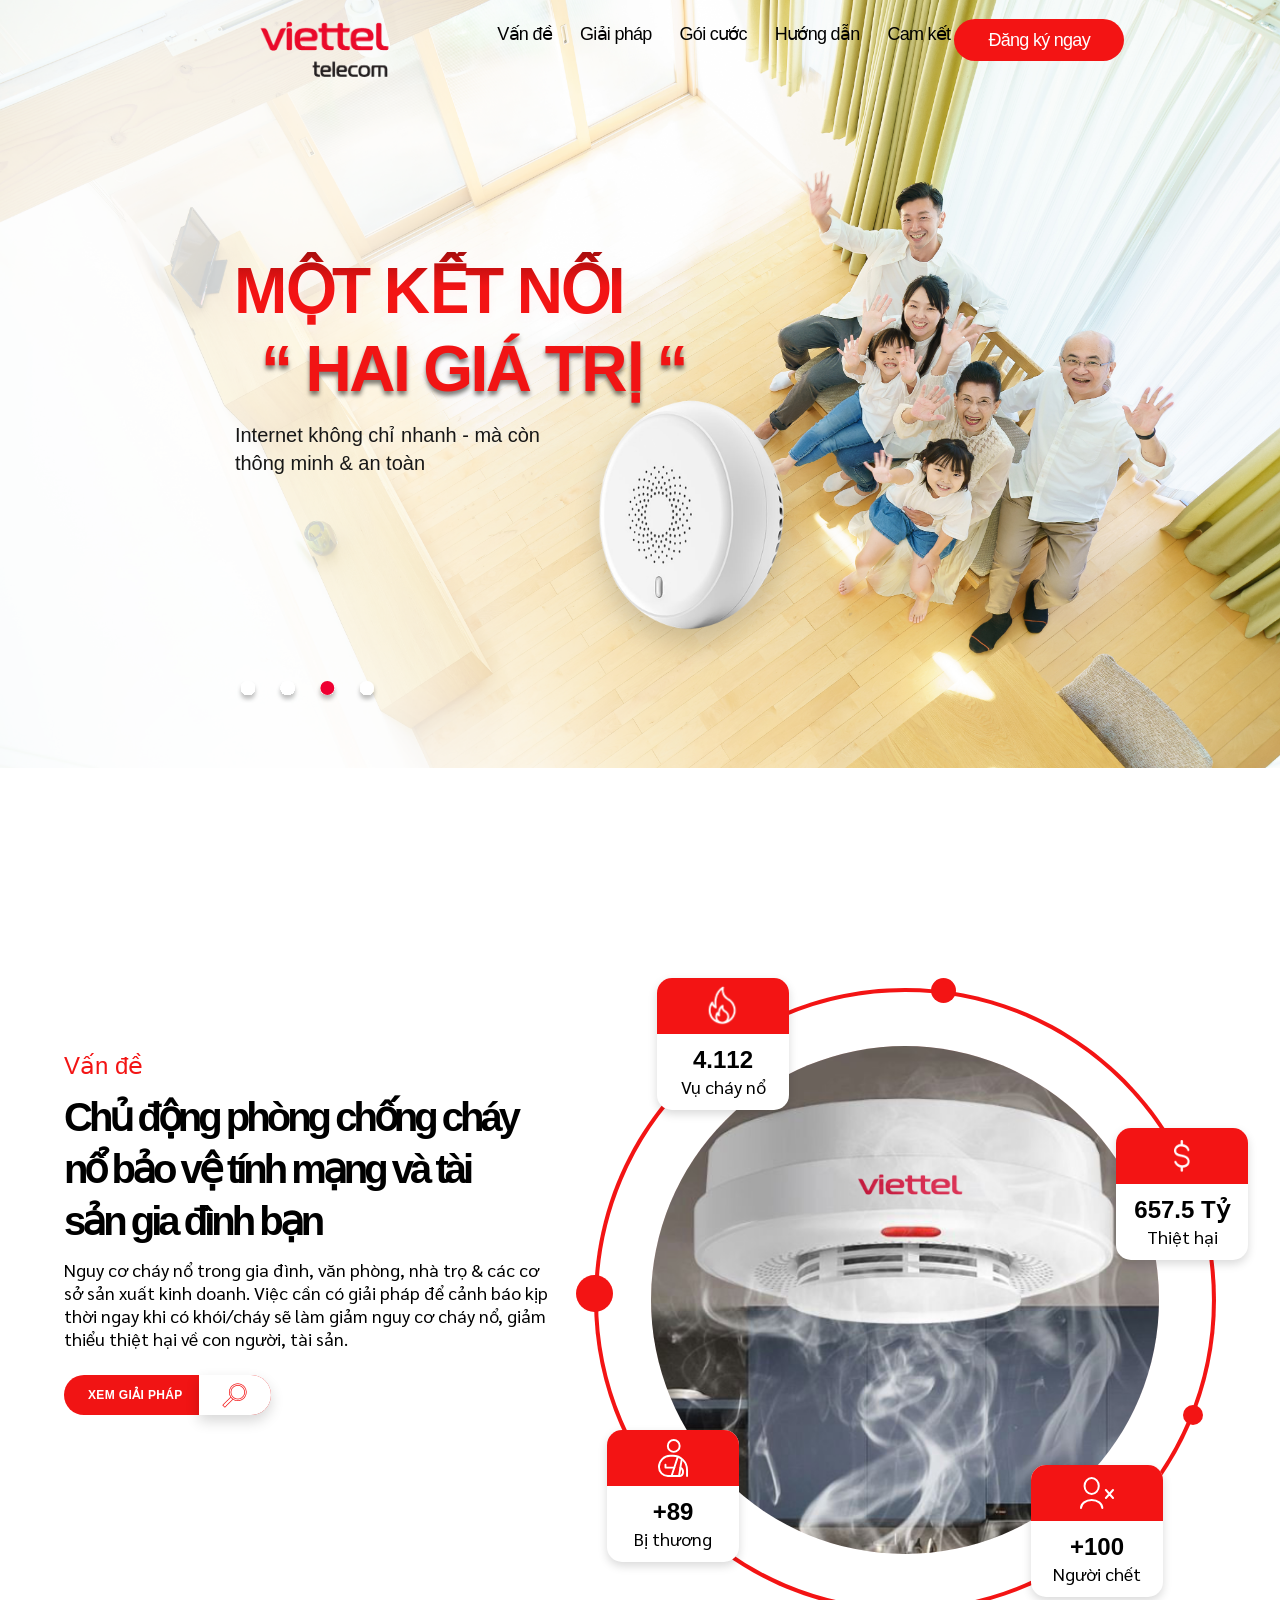
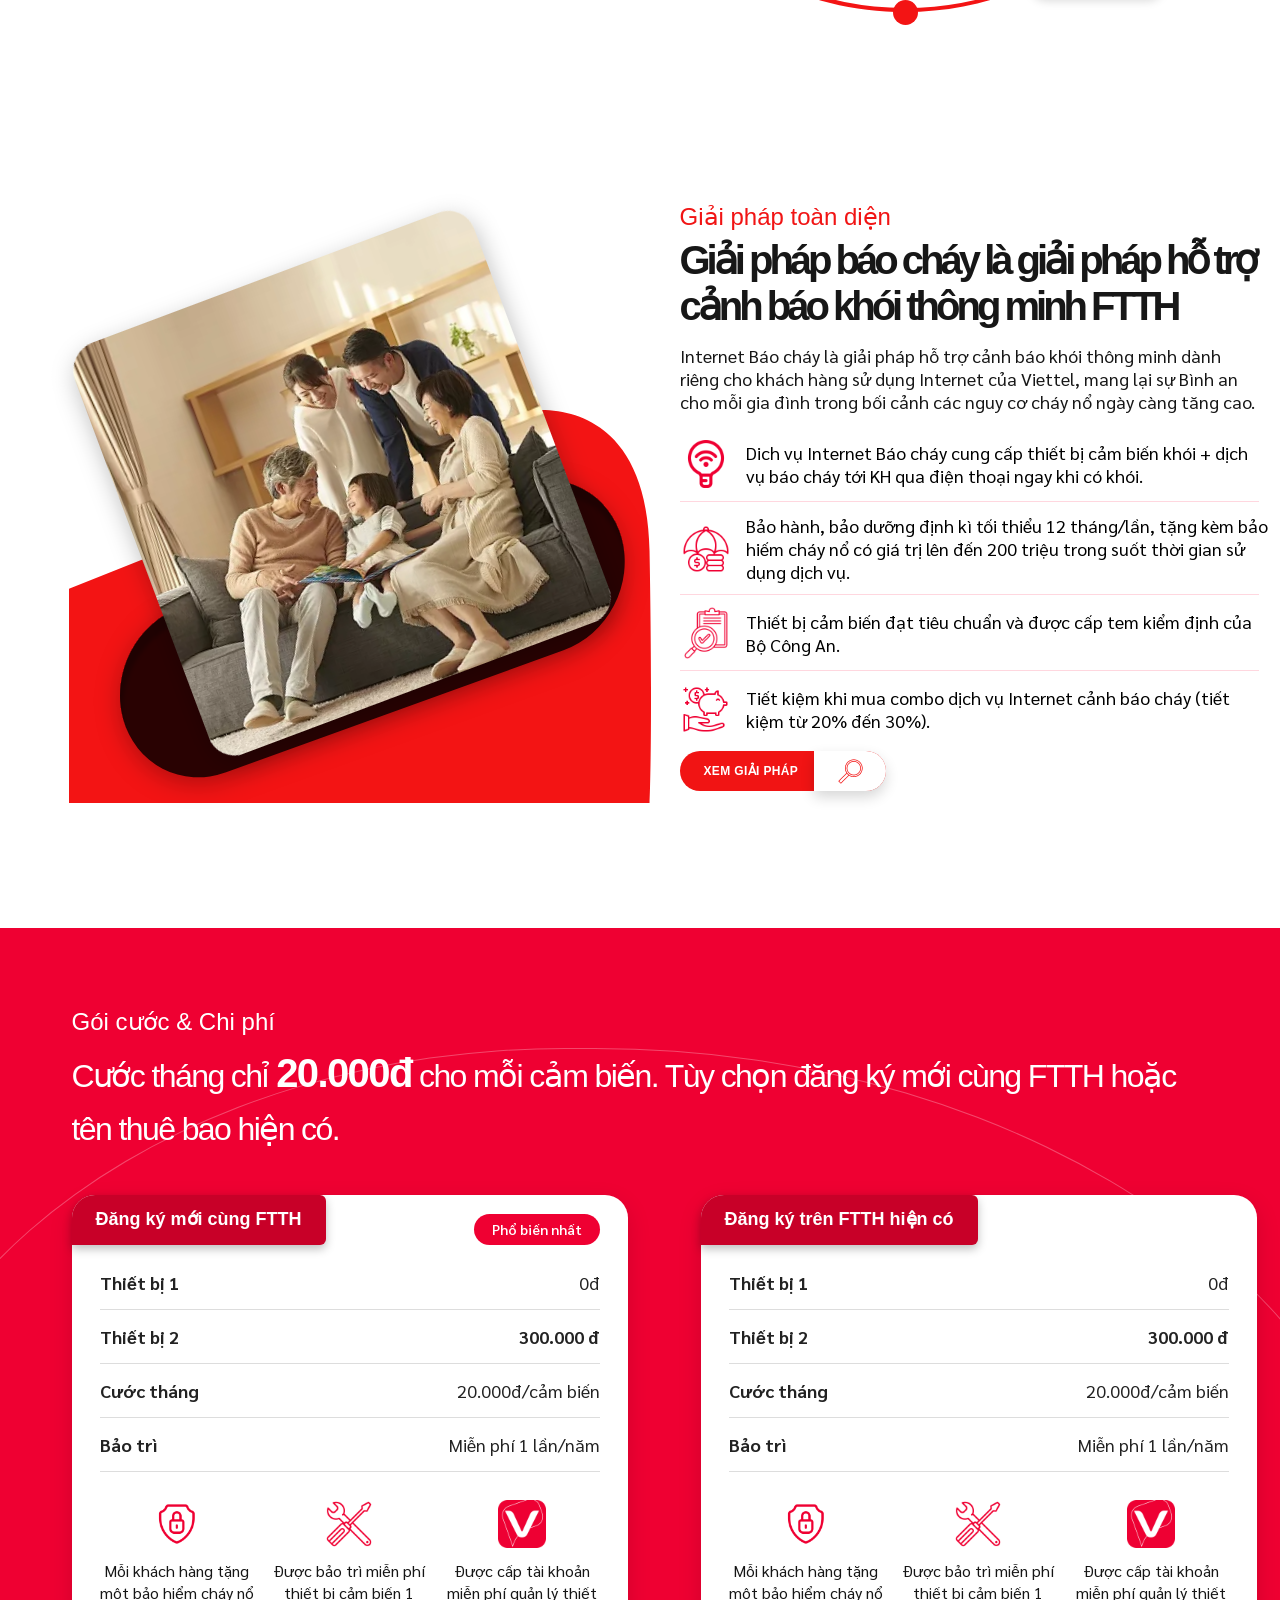
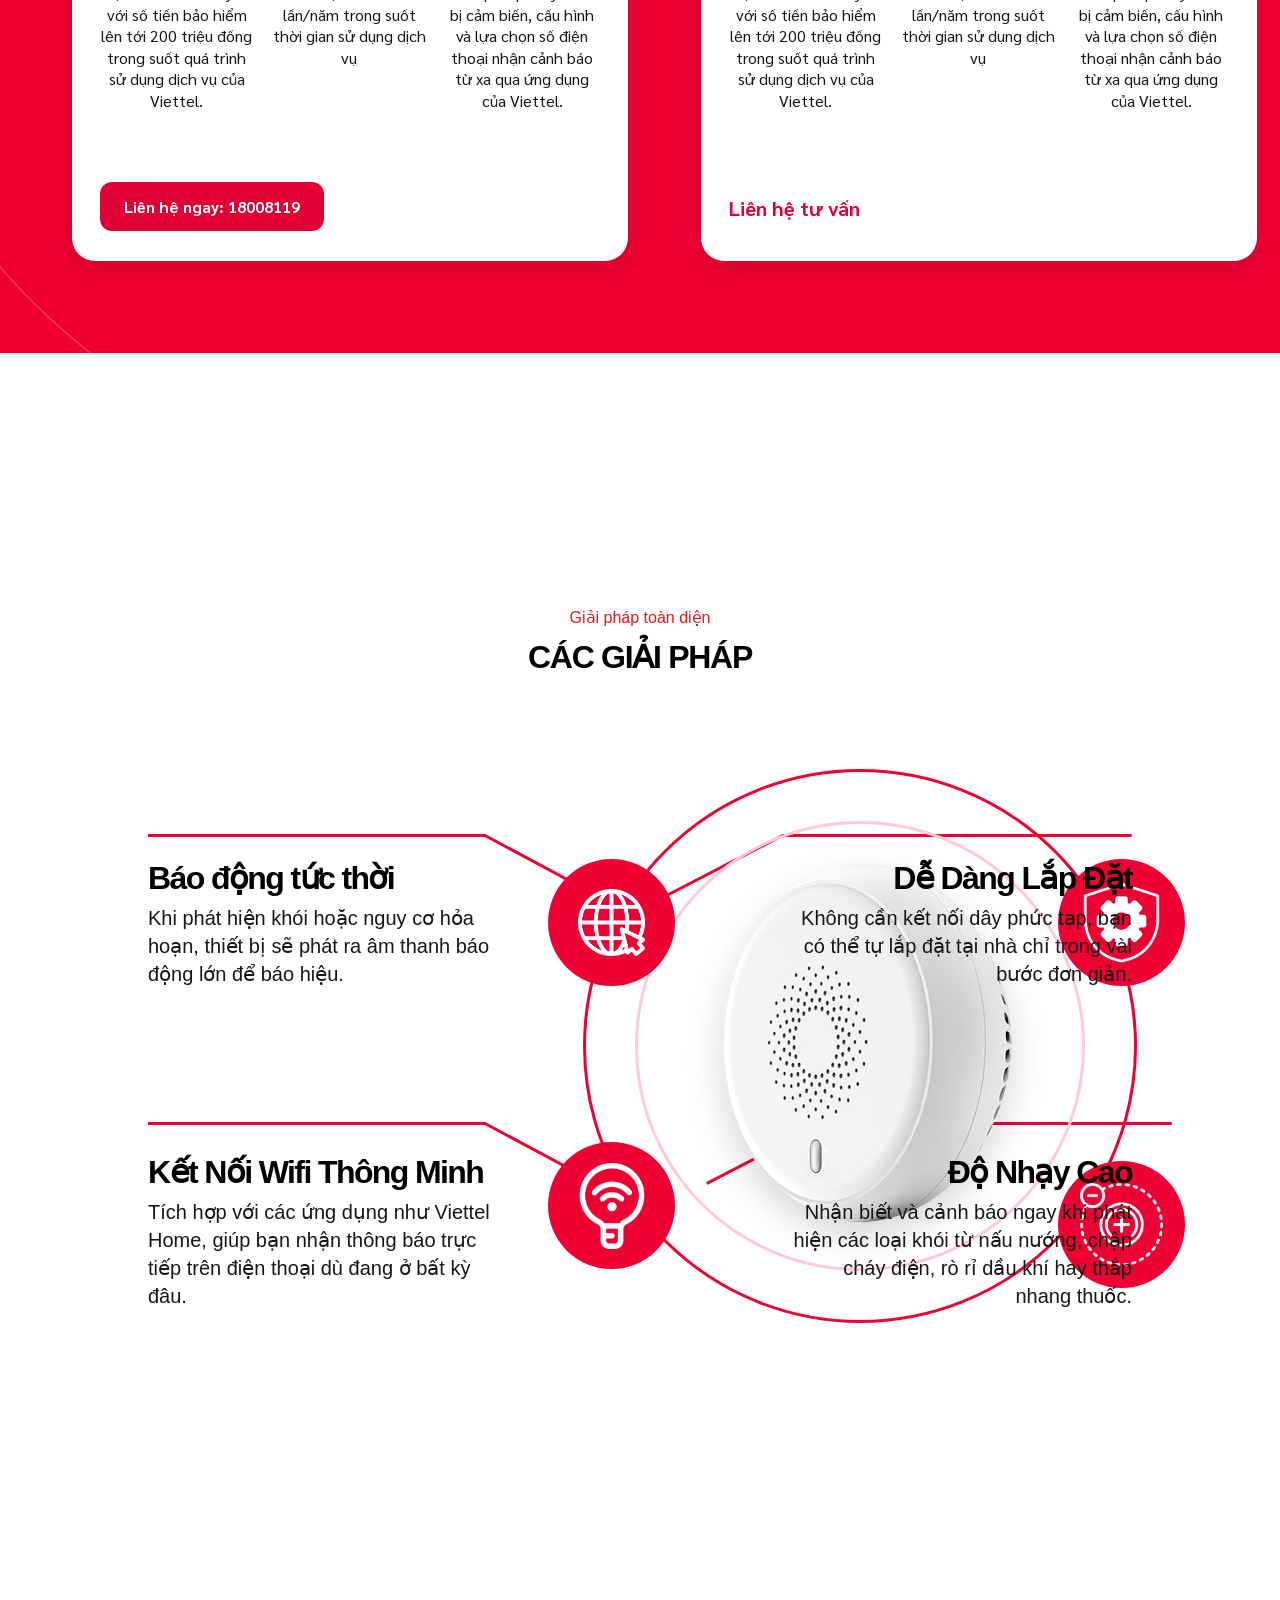
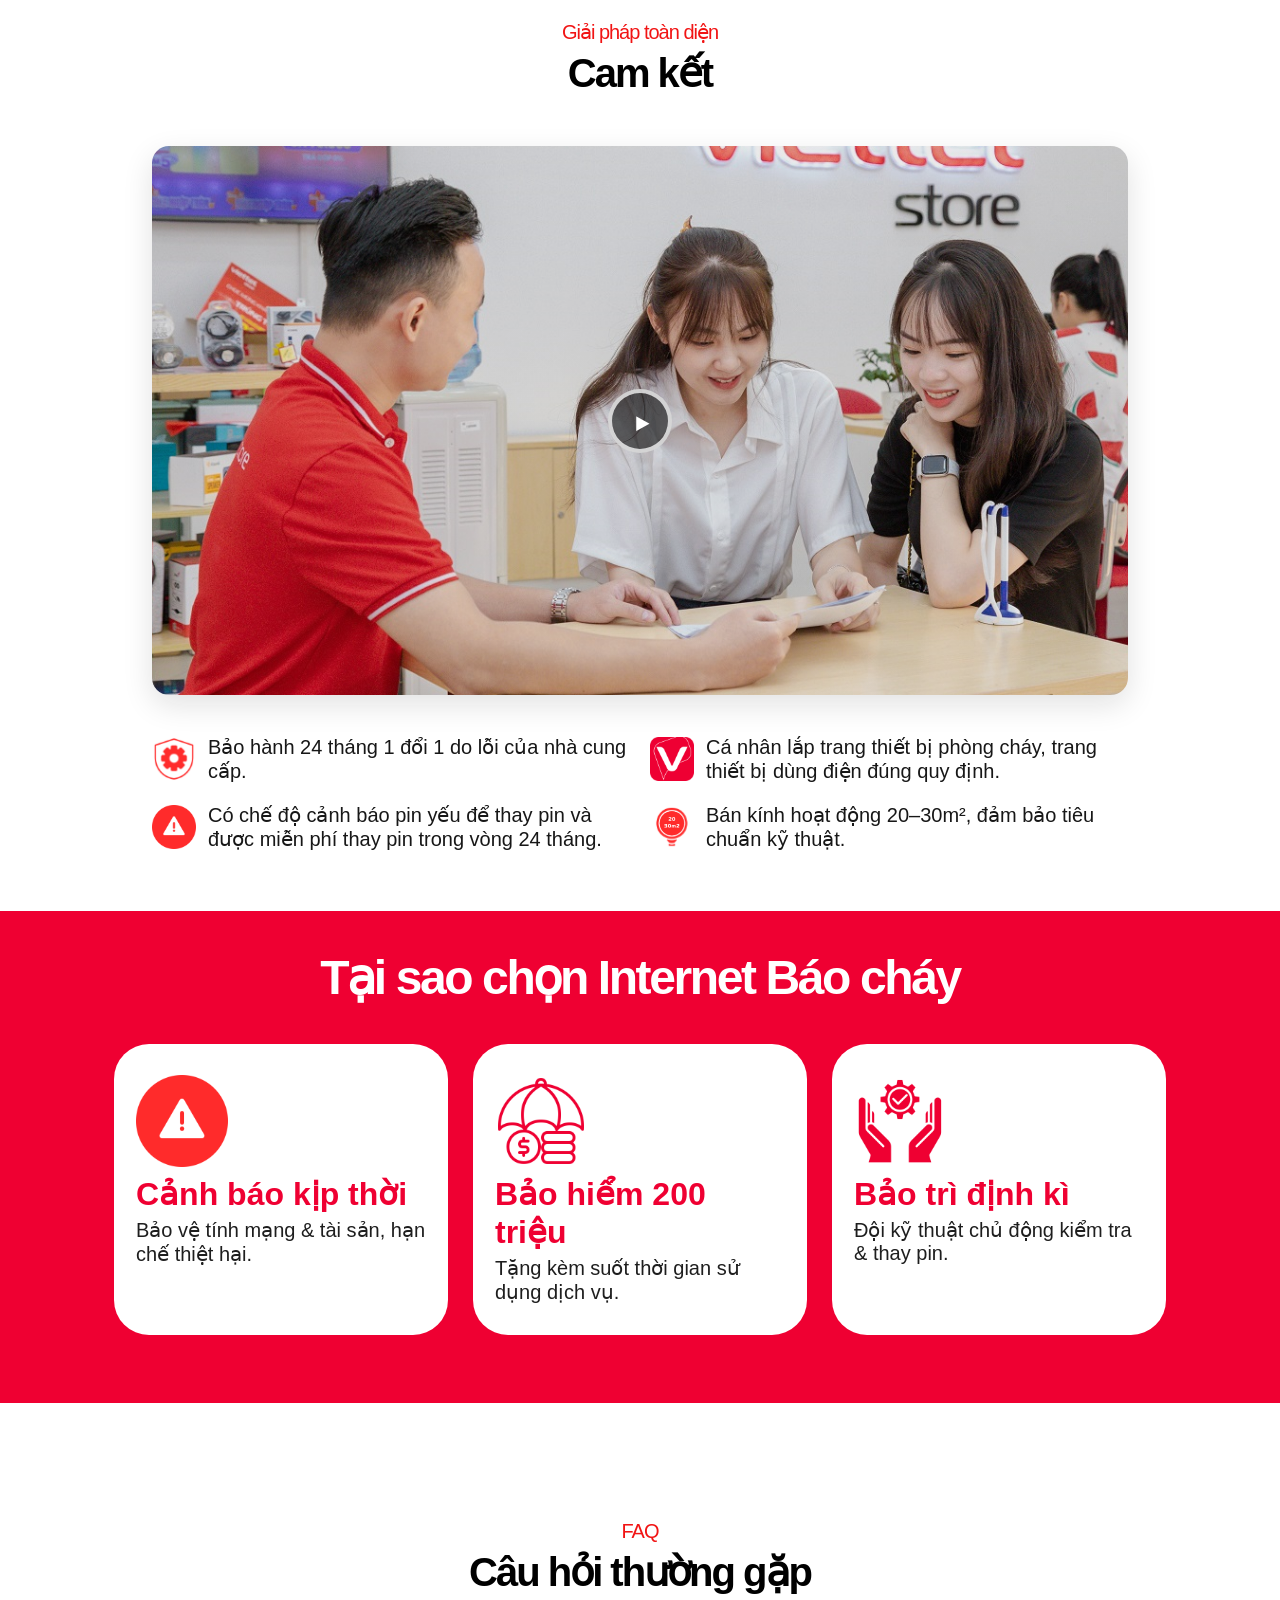
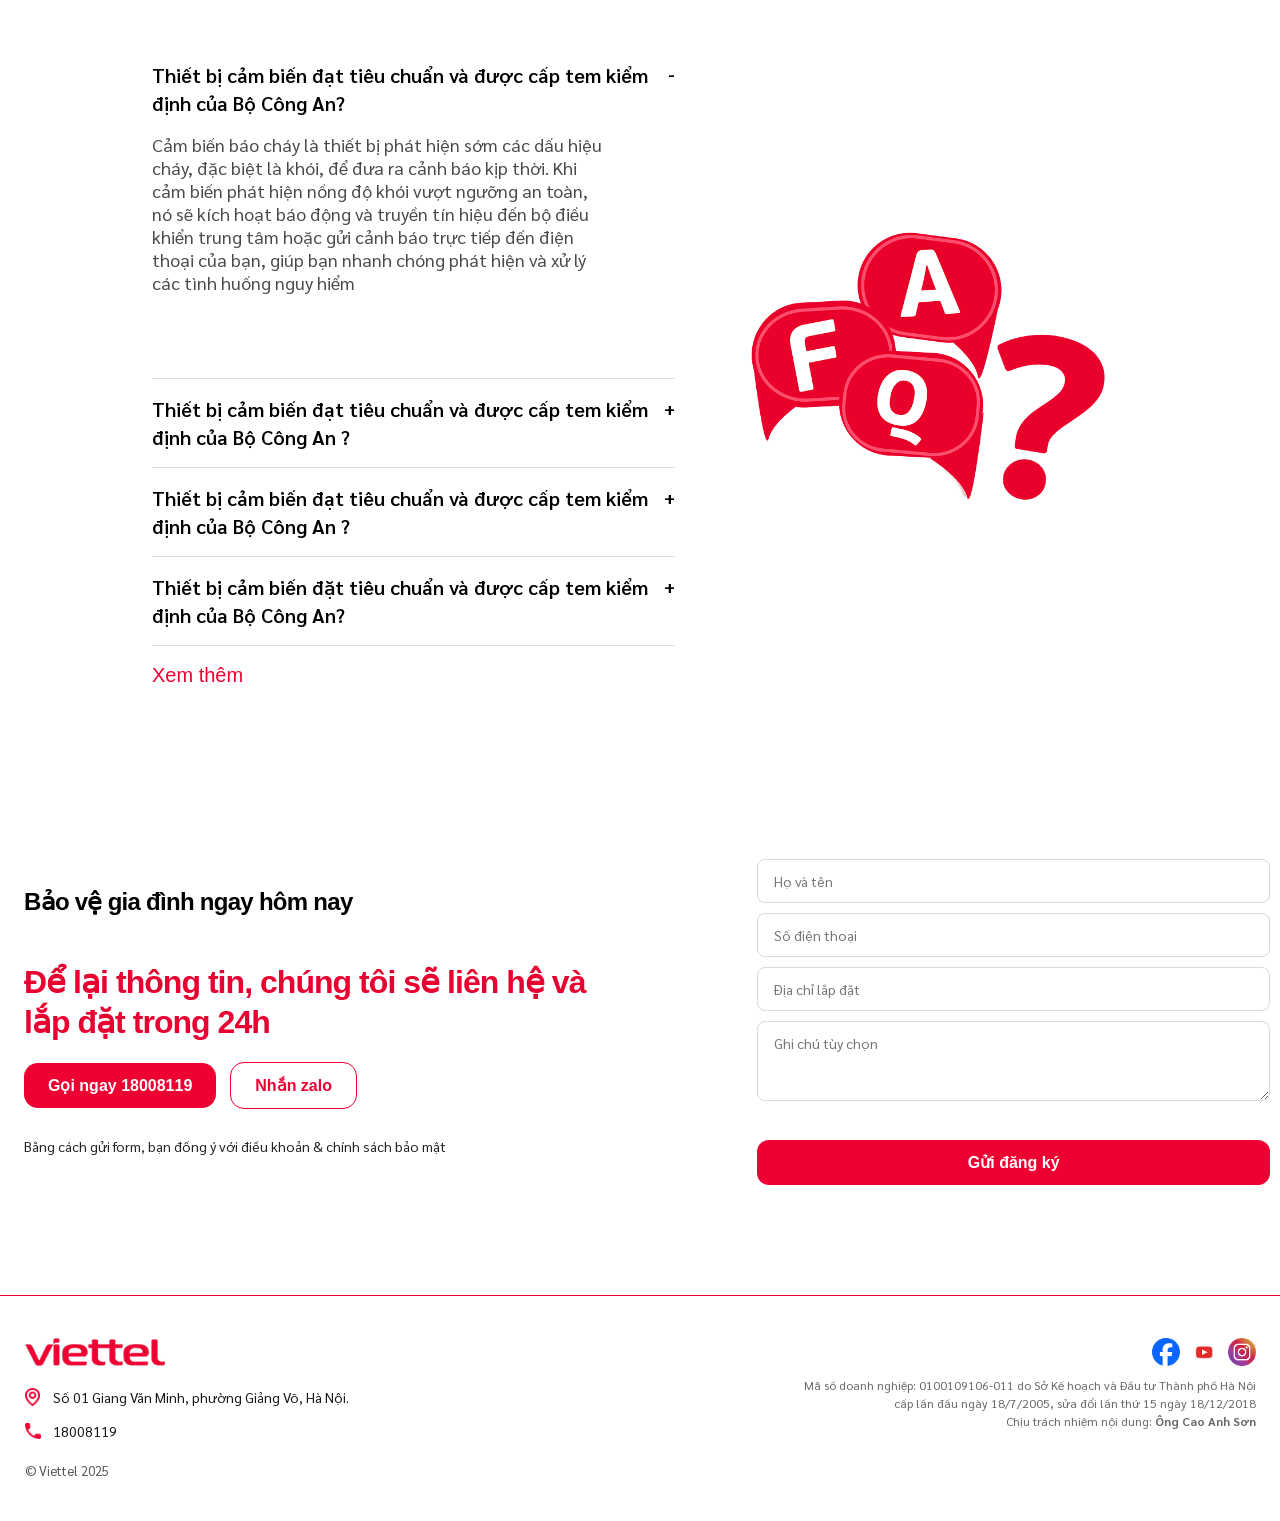
==== commit 2a25b999: "update 27/10" ====
--- a/viettel_telecom/index.html
+++ b/viettel_telecom/index.html
@@ -11,7 +11,6 @@
   <link rel="preconnect" href="https://fonts.gstatic.com" crossorigin>
   <link href="https://fonts.googleapis.com/css2?family=Sarabun:wght@400;500;600;700;800&display=swap" rel="stylesheet">
   <link rel="stylesheet" href="styles.css">
-  <script src="script.js" defer></script>
 </head>
 
 <body>
@@ -20,9 +19,7 @@
       <a class="brand" href="#top" aria-label="Viettel Telecom - Trang chủ">
         <img src="assets/viettel/viettel-logo.png" alt="Viettel Telecom">
       </a>
-      <button class="nav-toggle" type="button" aria-expanded="false" aria-controls="main-nav" aria-label="Mở menu">
-        <span></span><span></span><span></span>
-      </button>
+
       <nav class="main-nav" id="main-nav" aria-label="Điều hướng chính">
         <a href="#van-de">Vấn đề</a>
         <a href="#giai-phap">Giải pháp</a>
@@ -30,7 +27,10 @@
         <a href="#huong-dan">Hướng dẫn</a>
         <a href="#cam-ket">Cam kết</a>
       </nav>
-      <a class="button button-small header-cta" href="#dang-ky">Đăng ký ngay</a>
+      <div class="button-dangky">
+        <a class="button button-small header-cta" href="#dang-ky">Đăng ký ngay</a>
+      </div>
+
     </div>
   </header>
 
@@ -58,7 +58,7 @@
         <div class="section-copy">
           <div class="problem-copy-wrap">
             <p class="eyebrow">Vấn đề</p>
-            <h2 id="problem-title">Chủ động phòng chống cháy nổ tính mạng và tài sản gia đình bạn</h2>
+            <h2 id="problem-title">Chủ động phòng chống cháy nổ bảo vệ tính mạng và tài sản gia đình bạn</h2>
             <p class="problem-document">Nguy cơ cháy nổ trong gia đình, văn phòng, nhà trọ &amp; các cơ sở sản xuất kinh
               doanh. Việc cần có giải
               pháp để cảnh báo kịp thời ngay khi có khói/cháy sẽ làm giảm nguy cơ cháy nổ, giảm thiểu thiệt hại về con
@@ -139,37 +139,45 @@
           </div>
         </div>
         <div class="section-copy solution-copy">
-          <p class="eyebrow">Giải pháp toàn diện</p>
-          <h2 id="solution-title">Giải pháp báo cháy là giải pháp hỗ trợ cảnh báo khói thông minh FTTH</h2>
-          <p>Internet Báo cháy là giải pháp hỗ trợ cảnh báo khói thông minh dành riêng cho khách
-            hàng sử dụng Internet của Viettel, mang lại sự Bình an cho mỗi gia đình trong bối cảnh
-            các nguy cơ cháy nổ ngày càng tăng cao.</p>
-          <ul class="benefit-list">
-            <li><span class="benefit-icon" aria-hidden="true"><img
-                  src="assets/viettel/icon-cac-giai-phap-toan-dien/Mask group (1).svg" alt=""></span>
-              <p>Dich vụ Internet Báo cháy cung cấp thiết bị cảm biến khói + dịch vụ báo cháy tới KH qua điện thoại ngay
-                khi có khói.</p>
-            </li>
-            <li><span class="benefit-icon" aria-hidden="true"><img
-                  src="assets/viettel/icon-cac-giai-phap-toan-dien/Mask group (2).svg" alt=""></span>
-              <p>Bảo hành, bảo dưỡng định kì tối thiểu 12 tháng/lần, tặng kèm bảo hiếm cháy nổ có giá trị lên đến 200
-                triệu trong suốt thời gian sử dụng dịch vụ.</p>
-            </li>
-            <li><span class="benefit-icon" aria-hidden="true"><img
-                  src="assets/viettel/icon-cac-giai-phap-toan-dien/Mask group (3).svg" alt=""></span>
-              <p>Thiết bị cảm biến đạt tiêu chuẩn và được cấp tem kiểm định của Bộ Công An.</p>
-            </li>
-            <li><span class="benefit-icon" aria-hidden="true"><img
-                  src="assets/viettel/icon-cac-giai-phap-toan-dien/Mask group (4).svg" alt=""></span>
-              <p>Tiết kiệm khi mua combo dịch vụ Internet cảnh báo cháy (tiết kiệm từ 20% đến 30%).</p>
-            </li>
-          </ul>
-          <a class="button button-icon" href="#goi-cuoc">
-            Xem giải pháp
-            <span class="button-icon-svg">
-              <img src="assets/viettel/find.png" alt="Tìm hiểu">
-            </span>
-          </a>
+          <div class="content-solution">
+            <p class="eyebrow">Giải pháp toàn diện</p>
+            <h2 id="solution-title">Giải pháp báo cháy là giải pháp hỗ trợ cảnh báo khói thông minh FTTH</h2>
+            <p>Internet Báo cháy là giải pháp hỗ trợ cảnh báo khói thông minh dành riêng cho khách hàng sử dụng Internet
+              của Viettel, mang lại sự Bình an cho mỗi gia đình trong bối cảnh các nguy cơ cháy nổ ngày càng tăng cao.
+            </p>
+          </div>
+          <div>
+            <ul class="benefit-list">
+              <li><span class="benefit-icon" aria-hidden="true"><img
+                    src="assets/viettel/icon-cac-giai-phap-toan-dien/Mask group 01.svg" alt=""></span>
+                <p>Dich vụ Internet Báo cháy cung cấp thiết bị cảm biến khói + dịch vụ báo cháy tới KH qua điện thoại
+                  ngay
+                  khi có khói.</p>
+              </li>
+
+              <li><span class="benefit-icon" aria-hidden="true"><img
+                    src="assets/viettel/icon-cac-giai-phap-toan-dien/Mask group (1).svg" alt=""></span>
+                <p>Bảo hành, bảo dưỡng định kì tối thiểu 12 tháng/lần, tặng kèm bảo hiếm cháy nổ có giá trị lên đến 200
+                  triệu trong suốt thời gian sử dụng dịch vụ.</p>
+              </li>
+              <li><span class="benefit-icon" aria-hidden="true"><img
+                    src="assets/viettel/icon-cac-giai-phap-toan-dien/Mask group (3).svg" alt=""></span>
+                <p>Thiết bị cảm biến đạt tiêu chuẩn và được cấp tem kiểm định của Bộ Công An.</p>
+              </li>
+              <li><span class="benefit-icon" aria-hidden="true"><img
+                    src="assets/viettel/icon-cac-giai-phap-toan-dien/Mask group (4).svg" alt=""></span>
+                <p>Tiết kiệm khi mua combo dịch vụ Internet cảnh báo cháy (tiết kiệm từ 20% đến 30%).</p>
+              </li>
+            </ul>
+          </div>
+          <div class="solution-button">
+            <a class="button button-icon" href="#goi-cuoc">
+              Xem giải pháp
+              <span class="button-icon-svg">
+                <img src="assets/viettel/find.png" alt="Tìm hiểu">
+              </span>
+            </a>
+          </div>
         </div>
       </div>
     </section>
@@ -179,7 +187,7 @@
       <div class="container pricing-inner">
         <p class="eyebrow eyebrow-light">Gói cước &amp; Chi phí</p>
         <h2 id="pricing-title">Cước tháng chỉ <strong>20.000đ</strong> cho mỗi cảm biến. Tùy chọn đăng ký mới cùng FTTH
-          hoặc trên thuê bao hiện có.</h2>
+          hoặc tên thuê bao hiện có.</h2>
         <div class="pricing-grid">
           <article class="price-card">
             <div class="price-card-head">
@@ -193,7 +201,7 @@
               </div>
               <div>
                 <dt><b>Thiết bị 2</b></dt>
-                <dd><b>300.000đ</b></dd>
+                <dd><b>300.000 đ</b></dd>
               </div>
               <div>
                 <dt><b>Cước tháng</b></dt>
@@ -201,17 +209,22 @@
               </div>
               <div>
                 <dt><b>Bảo trì</b></dt>
-                <dd>Miễn phí 12 tháng</dd>
+                <dd>Miễn phí 1 lần/năm</dd>
               </div>
             </dl>
             <div class="price-benefits">
-              <p><b><img src="assets/viettel/icon-cac-giai-phap-toan-dien/Mask group (1).svg" alt=""></b>Mỗi khách hàng
-                tặng một bảo hiểm cháy nổ với số tiền bảo hiểm lên tới 200 triệu đồng trong suốt
-                quá trình sử dụng dịch vụ của Viettel.</p>
-              <p><b>⚒</b>Được bảo trì miễn phí thiết bị cảm biến 1 lần/năm trong suốt thời gian sử dụng dịch vụ</p>
-              <p><b class="price-logo"><img src="assets/viettel/icon-cam-ket/image 15.svg" alt=""></b>Được cấp tài khoản
-                miễn phí quản lý thiết bị cảm biến, cấu hình và lựa chọn số điện thoại nhận
-                cảnh báo từ xa qua ứng dụng của Viettel.</p>
+              <p>
+                <b><img src="assets/viettel/icon-goicuoc/hinh1.svg" alt="Bảo hiểm cháy nổ"></b>
+                Mỗi khách hàng tặng một bảo hiểm cháy nổ với số tiền bảo hiểm lên tới 200 triệu đồng trong suốt quá trình sử dụng dịch vụ của Viettel.
+              </p>
+              <p>
+                <b><img src="assets/viettel/icon-goicuoc/hinh2.svg" alt="Bảo trì miễn phí"></b>
+                Được bảo trì miễn phí thiết bị cảm biến 1 lần/năm trong suốt thời gian sử dụng dịch vụ
+              </p>
+              <p>
+                <b class="price-logo"><img src="assets/viettel/icon-cam-ket/image 15.svg" alt="Ứng dụng Viettel"></b>
+                Được cấp tài khoản miễn phí quản lý thiết bị cảm biến, cấu hình và lựa chọn số điện thoại nhận cảnh báo từ xa qua ứng dụng của Viettel.
+              </p>
             </div>
             <a class="button" href="#dang-ky">Liên hệ ngay: 18008119</a>
           </article>
@@ -226,7 +239,7 @@
               </div>
               <div>
                 <dt><b>Thiết bị 2</b></dt>
-                <dd><b>300.000đ</b></dd>
+                <dd><b>300.000 đ</b></dd>
               </div>
               <div>
                 <dt><b>Cước tháng</b></dt>
@@ -234,17 +247,22 @@
               </div>
               <div>
                 <dt><b>Bảo trì</b></dt>
-                <dd>Miễn phí 12 tháng</dd>
+                <dd>Miễn phí 1 lần/năm</dd>
               </div>
             </dl>
             <div class="price-benefits">
-              <p><b><img src="assets/viettel/icon-cac-giai-phap-toan-dien/Mask group (1).svg" alt=""></b>Mỗi khách hàng
-                tặng một bảo hiểm cháy nổ với số tiền bảo hiểm lên tới 200 triệu đồng trong suốt
-                quá trình sử dụng dịch vụ của Viettel.</p>
-              <p><b>⚒</b>Được bảo trì miễn phí thiết bị cảm biến 1 lần/năm trong suốt thời gian sử dụng dịch vụ</p>
-              <p><b class="price-logo"><img src="assets/viettel/icon-cam-ket/image 15.svg" alt=""></b>Được cấp tài khoản
-                miễn phí quản lý thiết bị cảm biến, cấu hình và lựa chọn số điện thoại nhận
-                cảnh báo từ xa qua ứng dụng của Viettel.</p>
+              <p>
+                <b><img src="assets/viettel/icon-goicuoc/hinh1.svg" alt="Bảo hiểm cháy nổ"></b>
+                Mỗi khách hàng tặng một bảo hiểm cháy nổ với số tiền bảo hiểm lên tới 200 triệu đồng trong suốt quá trình sử dụng dịch vụ của Viettel.
+              </p>
+              <p>
+                <b><img src="assets/viettel/icon-goicuoc/hinh2.svg" alt="Bảo trì miễn phí"></b>
+                Được bảo trì miễn phí thiết bị cảm biến 1 lần/năm trong suốt thời gian sử dụng dịch vụ
+              </p>
+              <p>
+                <b class="price-logo"><img src="assets/viettel/icon-cam-ket/image 15.svg" alt="Ứng dụng Viettel"></b>
+                Được cấp tài khoản miễn phí quản lý thiết bị cảm biến, cấu hình và lựa chọn số điện thoại nhận cảnh báo từ xa qua ứng dụng của Viettel.
+              </p>
             </div>
             <a class="text-link" href="#dang-ky">Liên hệ tư vấn</a>
           </article>
@@ -256,7 +274,7 @@
       <div class="container">
         <header class="section-heading center">
           <p class="eyebrow">Giải pháp toàn diện</p>
-          <h2 id="features-title">Các giải pháp</h2>
+          <h2 id="features-title">CÁC GIẢI PHÁP</h2>
         </header>
         <div class="feature-map">
           <!-- 4 đường light kết nối -->
@@ -328,23 +346,25 @@
 
     <section class="advantages section-red" aria-labelledby="advantages-title">
       <div class="container">
-        <h2 id="advantages-title">Tại sao chọn Internet Báo cháy</h2>
-        <div class="advantages-grid">
-          <article>
-            <img class="advantage-icon" src="assets/viettel/icon-cam-ket/Mask group1.svg" alt="Cảnh báo kịp thời">
-            <h3>Cảnh báo kịp thời</h3>
-            <p>Bảo vệ tính mạng &amp; tài sản, hạn chế thiệt hại.</p>
-          </article>
-          <article>
-            <img class="advantage-icon" src="assets/viettel/icon-cam-ket/Mask group (1).svg" alt="Bảo hiểm 200 triệu">
-            <h3>Bảo hiểm 200 triệu</h3>
-            <p>Tặng kèm suốt thời gian sử dụng dịch vụ.</p>
-          </article>
-          <article>
-            <img class="advantage-icon" src="assets/viettel/icon-cam-ket/Mask group (2).svg" alt="Bảo trì định kì">
-            <h3>Bảo trì định kì</h3>
-            <p>Đội kỹ thuật chủ động kiểm tra &amp; thay pin.</p>
-          </article>
+        <div class="advantages-box">
+          <h2 id="advantages-title">Tại sao chọn Internet Báo cháy</h2>
+          <div class="advantages-grid">
+            <article>
+              <img class="advantage-icon" src="assets/viettel/icon-cam-ket/Mask group1.svg" alt="Cảnh báo kịp thời">
+              <h3>Cảnh báo kịp thời</h3>
+              <p>Bảo vệ tính mạng &amp; tài sản, hạn chế thiệt hại.</p>
+            </article>
+            <article>
+              <img class="advantage-icon" src="assets/viettel/icon-cam-ket/Mask group (1).svg" alt="Bảo hiểm 200 triệu">
+              <h3>Bảo hiểm 200 triệu</h3>
+              <p>Tặng kèm suốt thời gian sử dụng dịch vụ.</p>
+            </article>
+            <article>
+              <img class="advantage-icon" src="assets/viettel/icon-cam-ket/Mask group (2).svg" alt="Bảo trì định kì">
+              <h3>Bảo trì định kì</h3>
+              <p>Đội kỹ thuật chủ động kiểm tra &amp; thay pin.</p>
+            </article>
+          </div>
         </div>
       </div>
     </section>
@@ -397,10 +417,12 @@
       <div class="container contact-layout">
         <div class="contact-copy">
           <h2 id="contact-title">Bảo vệ gia đình ngay hôm nay</h2>
-          <p>Để lại thông tin, chúng tôi sẽ liên hệ và lắp đặt trong 24h</p>
-          <div class="contact-actions"><a class="button" href="tel:18008119">Gọi ngay 18008119</a><a
-              class="button button-outline" href="#dang-ky">Nhắn Zalo</a></div><small>Bằng cách gửi form, bạn đồng ý với
-            điều khoản &amp; chính sách bảo mật.</small>
+          <p>Để lại thông tin, chúng tôi sẽ liên hệ và<br>lắp đặt trong 24h</p>
+          <div class="contact-actions">
+            <a class="button" href="tel:18008119">Gọi ngay 18008119</a>
+            <a class="button button-outline" href="#dang-ky">Nhắn zalo</a>
+          </div>
+          <small>Bằng cách gửi form, bạn đồng ý với điều khoản &amp; chính sách bảo mật</small>
         </div>
         <form class="contact-form" novalidate>
           <label><span>Họ và tên</span><input type="text" name="name" autocomplete="name" placeholder="Họ và tên"
@@ -420,9 +442,17 @@
 
   <footer class="site-footer">
     <div class="container footer-inner">
-      <div><img src="assets/viettel/viettel-logo.png" alt="Viettel Telecom">
-        <p>• Số 01 Giang Văn Minh, phường Giảng Võ, Hà Nội.</p>
-        <p>☎ 18008119</p><small>© Viettel 2026</small>
+      <div class="footer-left">
+        <img class="footer-logo" src="assets/viettel/logo1.png" alt="Viettel Telecom">
+        <p class="footer-item">
+          <img class="footer-icon" src="assets/viettel/footer/1DT.png" alt="" aria-hidden="true">
+          <span>Số 01 Giang Văn Minh, phường Giảng Võ, Hà Nội.</span>
+        </p>
+        <p class="footer-item">
+          <img class="footer-icon" src="assets/viettel/footer/Vector (1).png" alt="" aria-hidden="true">
+          <span>18008119</span>
+        </p>
+        <small>© Viettel 2025</small>
       </div>
       <div class="footer-right">
         <p class="socials">
@@ -439,4 +469,4 @@
 </body>
 
 
-</html>
+</html>
--- a/viettel_telecom/styles.css
+++ b/viettel_telecom/styles.css
@@ -7,25 +7,18 @@
     --container: 1436px;
     --radius: 12px;
     --shadow: 0 10px 30px rgba(20, 20, 20, .12);
-    --font-heading: "FS PF BeauSans Pro";
-    --font-body: "Sarabun", Arial, sans-serif
+    --font-heading: "FS PF BeauSans Pro", "Helvetica Neue", Arial, sans-serif;
+    --font-body: "Sarabun", Arial, sans-serif;
 }
 
 @font-face {
     font-family: 'FS PF BeauSans Pro';
-    src: url('assets/viettel/font/FS PFBeauSansPro-Bbook.ttf') format('truetype');
+    src: url('assets/viettel/font/FS_PFBeauSansPro-Bbook.ttf') format('truetype');
     font-weight: 400;
     font-style: normal;
     font-display: swap;
 }
 
-@font-face {
-    font-family: 'FS PF BeauSans Pro';
-    src: url('assets/viettel/font/FS PFBeauSansPro-Bold.ttf') format('truetype');
-    font-weight: 700;
-    font-style: normal;
-    font-display: swap;
-}
 
 * {
     box-sizing: border-box
@@ -42,7 +35,6 @@
     background: #fff;
     font-family: var(--font-body);
     font-size: 14px;
-    line-height: 1.55;
     overflow-x: hidden
 }
 
@@ -89,7 +81,7 @@
     display: grid;
     grid-template-columns: 1fr 1fr;
     gap: 72px;
-    align-items: center
+    align-items: center;
 }
 
 .button {
@@ -108,33 +100,44 @@
     transform: translateY(-1px);
 }
 
-.button.button-small.header-cta {
+
+.button-dangky {
     display: inline-flex;
     align-items: center;
     justify-content: center;
     width: 207px;
-    /*[cite: 15] */
+    height: 45px;
+}
+
+.button-dangky .header-cta,
+.button.button-small.header-cta,
+.button-dangky a {
+    display: inline-flex;
+    align-items: center;
+    justify-content: center;
+    width: 207px;
     height: 45px;
     background-color: #F31414;
-    /*[cite: 2, 3] */
     border-radius: 40.5px;
-
     padding: 0;
     border: 0;
     color: #FFFFFF;
     font-family: var(--font-heading);
-    font-weight: 500;
     font-size: 24px;
     letter-spacing: -0.04em;
     text-decoration: none;
-    white-space: nowrap;
     cursor: pointer;
-    transition: opacity 0.2s ease, transform 0.2s ease;
-}
-
-.button.button-small.header-cta:hover {
+    transition: 0.2s ease;
+    margin-top: -5px;
+}
+
+.button-dangky .header-cta:hover,
+.button.button-small.header-cta:hover,
+.button-dangky a:hover {
     opacity: 0.9;
     transform: translateY(-1px);
+    text-decoration: none;
+    color: #FFFFFF;
 }
 
 .button-icon {
@@ -200,7 +203,7 @@
 
 .header-inner {
     display: flex;
-    align-items: center;
+    align-items: flex-start;
     justify-content: space-between;
 }
 
@@ -208,14 +211,16 @@
     display: flex;
     align-items: center;
     text-decoration: none;
-}
+    margin-top: -19px;
+}
+
 
 .brand img {
-    height: 48px;
+    height: 97px;
     /* Giữ tỷ lệ chuẩn, không để 97px để tránh độn thanh header */
-    width: auto;
-    object-fit: contain;
-    display: block;
+    width: 402.48px;
+    left: 112px;
+    top: 3px;
 }
 
 .main-nav {
@@ -224,15 +229,18 @@
     gap: 53px;
     /* Gap chuẩn 53px từ Auto Layout trong Figma[cite: 7] */
     white-space: nowrap;
+    margin-top: 3px;
 }
 
 .main-nav a {
+    position: relative;
     text-decoration: none;
-    color: var(--ink);
+    color: #000000;
     font-family: var(--font-heading);
-    font-size: 16px;
-    line-height: 29px;
+    font-size: 24px;
+    line-height: auto;
     transition: color 0.2s ease;
+    letter-spacing: -0.04em;
 }
 
 .main-nav a:hover {
@@ -244,11 +252,11 @@
     height: 2px;
     position: absolute;
     right: 0;
-    bottom: 14px;
+    bottom: -4px;
     left: 0;
     background: var(--red);
     transform: scaleX(0);
-    transition: .2s
+    transition: transform 0.2s ease;
 }
 
 .main-nav a:hover:after,
@@ -271,30 +279,31 @@
 }
 
 .hero {
-    min-height: 610px;
+    min-height: 768px;
     background: #f7f4ec url("assets/viettel/hero-family.png") center/cover no-repeat;
     overflow: hidden
 }
 
 .hero-inner {
-    min-height: 610px;
+    min-height: 768px;
     position: relative
 }
 
 .hero-copy {
     width: 500px;
-    /* Nới rộng từ 420px lên 500px để chứa đủ chiều rộng 466px của tiêu đề */
-    padding-top: 190px;
+    margin-left: clamp(40px, 6.4vw, 123px);
+    padding-top: 252px;
+    position: relative;
 }
 
 #hero-title {
     font-family: var(--font-heading, 'FS PF BeauSans Pro', sans-serif);
     font-weight: 700;
     font-size: 64px;
-    line-height: 1.15;
-    /* Giúp 2 dòng cách nhau khoảng cách vừa phải */
+    line-height: 78px;
     letter-spacing: -0.04em;
     margin: 0;
+    width: 466px;
     display: flex;
     flex-direction: column;
 }
@@ -315,7 +324,7 @@
     /* Drop Shadow từ Figma: X=0, Y=4px, Blur=4px, Color=#FFF5F5 */
     filter: drop-shadow(0px 4px 4px #FFF5F5);
     display: block;
-    width: fit-content;
+    width: 466px;
 }
 
 
@@ -323,22 +332,24 @@
     color: #F11414;
     text-shadow: 0px 4px 4px rgba(0, 0, 0, 0.5);
     display: block;
+    width: 466px;
     margin-left: 27px;
     /* Tái hiện độ lệch thụt lề giữa left 365px và 392px từ Figma */
 }
 
 .hero-copy p {
-    margin: 22px 0 0 27px;
-    /* Căn chỉnh lề đoạn mô tả thẳng hàng với dòng 2 */
-    font-size: 16px;
-    line-height: 1.4;
+    width: 334px;
+    margin: 13px 0 0 1px;
+    font-family: var(--font-heading, 'FS PF BeauSans Pro', sans-serif);
+    font-size: 20px;
+    line-height: 28px;
 }
 
 .hero-device {
-    width: 270px;
+    width: 328px;
     position: absolute;
-    bottom: 35px;
-    left: 44%;
+    top: 353px;
+    left: 38.58%;
 }
 
 .hero-device>img:first-child {
@@ -351,13 +362,16 @@
 }
 
 .hero-dots {
+    position: absolute;
+    top: 681px;
+    left: 3px;
     width: 141.576px;
     height: 22px;
-    margin-top: 8px;
+    margin: 0;
 }
 
 .problem {
-    padding-block: 145px;
+    padding: 220px 0 70px;
 }
 
 .problem-copy-wrap {
@@ -373,12 +387,13 @@
 .problem-copy-wrap .eyebrow {
     margin: 0;
     padding: 0;
-    font-family: var(--font-heading, 'FS PF BeauSans Pro', sans-serif);
+    font-family: var(--font-heading);
     font-size: 24px;
-    font-weight: 700;
+    font-weight: 450;
     color: #F31414;
-    line-height: normal;
+    line-height: 31px;
     text-align: left;
+    margin-bottom: 10px;
 }
 
 .problem-copy-wrap #problem-title {
@@ -387,35 +402,41 @@
     font-family: var(--font-heading, 'FS PF BeauSans Pro');
     font-size: 40px;
     font-weight: 600;
-    line-height: normal;
-    letter-spacing: -6%;
+    line-height: 52px;
+    letter-spacing: -0.1em;
     color: #000000;
     text-align: left;
+    width: 463px;
+    max-width: 100%;
 }
 
 .problem-copy-wrap .problem-document {
-    margin: 0;
+    margin-top: 11px;
+    margin-bottom: 26px;
     padding: 0;
     font-family: var(--font-body, 'Sarabun');
     font-size: 18px;
     font-weight: 400;
-    line-height: normal;
+    line-height: 23px;
     color: #000000;
     text-align: left;
     width: 490px;
-    height: 126px;
-    margin-top: 22px;
+    height: 91px;
 }
 
 .problem-layout {
-    grid-template-columns: .9fr 1.1fr;
-    max-width: 1202px;
+    grid-template-columns: 490px 656px;
+    gap: 23px;
+    align-items: start;
+    max-width: 1200px;
     margin: 0 auto;
-    padding-left: 10px;
-    padding-right: 10px;
-    width: 1190px;
-}
-
+    padding: 0;
+    width: 1200px;
+}
+
+.problem .section-copy {
+    padding-top: 62px;
+}
 
 .problem-visual {
     width: 656px;
@@ -496,8 +517,8 @@
     flex-direction: column;
     align-items: center;
     background: #fff;
-    border-radius: 8px;
-    box-shadow: 0 6px 16px rgba(0, 0, 0, 0.12);
+    border-radius: 15px;
+    box-shadow: 0 4px 10px rgba(0, 0, 0, 0.15);
     overflow: hidden;
     text-align: center;
     z-index: 3;
@@ -505,40 +526,59 @@
 
 .stat-icon {
     width: 100%;
-    height: 71px;
+    height: 56px;
     background: #F31414;
     display: flex;
     align-items: center;
     justify-content: center;
-    padding: 6px 0;
+    padding: 0;
+}
+
+.stat-damage .stat-icon img {
+    width: 16.81px;
+    height: 33.92px;
+}
+
+.stat-injury .stat-icon img {
+    width: 30.2px;
+    height: 38.63px;
+}
+
+.stat-death .stat-icon img {
+    width: 38px;
+    height: 32px;
 }
 
 .stat-icon img {
+    height: 58.54px;
     width: 58.54px;
-    height: 58.54px;
     object-fit: contain;
     display: block;
 }
 
 .stat-text {
-    padding: 6px 10px 8px;
+    width: 100%;
+    flex: 1;
     display: flex;
     flex-direction: column;
     align-items: center;
+    justify-content: center;
 }
 
 .stat-text strong {
     font-family: var(--font-heading, 'FS PF BeauSans Pro', sans-serif);
-    font-size: 18px;
+    font-size: 24px;
     font-weight: 700;
-    line-height: 1.1;
-    color: #171717;
+    line-height: 1.15;
+    color: #000000;
 }
 
 .stat-text span {
     font-family: var(--font-body, 'Sarabun', sans-serif);
-    font-size: 11px;
-    color: #565656;
+    font-size: 18px;
+    font-weight: 400;
+    line-height: 1.2;
+    color: #000000;
     margin-top: 2px;
     white-space: nowrap;
 }
@@ -577,13 +617,16 @@
 }
 
 .solution-layout {
-    grid-template-columns: 1fr 1.08fr
+    width: 1209px;
+    max-width: 1210px;
+    grid-template-columns: 1fr 1fr;
+    gap: 29px;
 }
 
 .family-art {
-    width: 100%;
-    max-width: 500px;
-    height: 500px;
+    width: 591px;
+    max-width: 100%;
+    height: 606.37px;
     position: relative;
     margin: 0 auto;
 }
@@ -596,18 +639,18 @@
     position: absolute;
     right: 0;
     bottom: 0;
-    width: 100%;
-    height: auto;
+    width: 582px;
+    height: 393px;
     z-index: 1;
     pointer-events: none;
 }
 
 .family-art-pill {
     position: absolute;
-    left: 5%;
-    bottom: 5%;
-    width: 90%;
-    height: auto;
+    left: 60px;
+    bottom: 25px;
+    width: 505px;
+    height: 298px;
     z-index: 2;
     pointer-events: none;
     filter: drop-shadow(0px 6px 12px rgba(0, 0, 0, 0.28));
@@ -615,17 +658,17 @@
 
 .family-card {
     position: absolute;
-    top: 60px;
-    left: 0px;
-    width: 320px;
-    height: 340px;
-    max-width: 80%;
+    top: 67px;
+    left: 68px;
+    width: 427.37px;
+    height: 437.95px;
     background: #FFFDFD;
     box-shadow: 0px 8px 24px rgba(0, 0, 0, 0.25);
     border-radius: 30px 27px 27px 27px;
     transform: rotate(-20.56deg);
     overflow: hidden;
     z-index: 3;
+    backface-visibility: hidden;
 }
 
 .family-card img,
@@ -638,17 +681,47 @@
 }
 
 .benefit-list {
-    margin: 20px 0 25px;
+    margin: 0;
     padding: 0;
     list-style: none
 }
 
 .benefit-list li {
+    position: relative;
     display: grid;
     grid-template-columns: 52px 1fr;
-    gap: 12px;
-    align-items: center;
-    margin: 10px 0
+    gap: 14px;
+    align-items: center;
+    padding: 12px 0;
+    margin: 0;
+}
+
+.benefit-list li:first-child {
+    padding-top: 0;
+}
+
+.benefit-list li:last-child {
+    padding-bottom: 0;
+}
+
+.benefit-list li::after {
+    content: "";
+    position: absolute;
+    bottom: 0;
+    left: 0;
+    width: 100%;
+    max-width: 579px;
+    height: 1px;
+    font-weight: 1;
+    background-color: #FFD7DF;
+    background-image: url("assets/viettel/line giải pháp/Line22.svg");
+    background-repeat: no-repeat;
+    background-position: center;
+    background-size: 100% 100%;
+}
+
+.benefit-list li:last-child::after {
+    display: none;
 }
 
 .benefit-list .benefit-icon {
@@ -667,17 +740,62 @@
 
 .benefit-list p {
     margin: 0;
-    color: #444;
-    font-size: 12px
+    color: #000;
+    font-size: 18px;
+    line-height: auto;
+}
+
+.solution-copy {
+    width: 590px;
+    height: 594px;
+    max-width: 100%;
+}
+
+.content-solution {
+    display: flex;
+    flex-direction: column;
+    gap: 6px;
+}
+
+.content-solution>.eyebrow {
+    margin: 0;
+    font-family: var(--font-heading);
+    font-size: 24px;
+    line-height: auto;
+    color: var(--red);
+    font-weight: 450;
+}
+
+.content-solution #solution-title {
+    width: 581px;
+    max-width: 100%;
+    margin: 0;
+    font-family: var(--font-heading);
+    font-size: 40px;
+    font-weight: 600;
+    letter-spacing: -0.1em;
+    padding: 0;
+}
+
+.content-solution>p:not(.eyebrow) {
+    width: 579px;
+    height: 68px;
+    max-width: 100%;
+    font-size: 18px;
+    margin: 9px 0 26px 0;
+}
+
+.solution-button {
+    margin-top: 16px;
 }
 
 .section-red {
     color: #fff;
-    background: var(--red)
+    background: #EF0032;
 }
 
 .section-copy {
-    max-width: 487px;
+    max-width: 1200px;
 }
 
 .pricing {
@@ -694,43 +812,54 @@
 }
 
 .pricing-inner {
-    left: 30px;
     position: relative;
+    left: auto;
+    width: 1185px;
+    max-width: calc(100% - 40px);
     align-items: center;
 }
 
 .eyebrow-light {
-    color: #fff
+    color: #fff;
+    margin: 0 0 10px;
+    font-family: var(--font-heading);
+    font-size: 24px;
+    line-height: 31px;
 }
 
 .pricing h2 {
-    max-width: 790px;
-    margin: 0 0 30px;
-    font-size: 21px;
-    font-weight: 500
+    width: 1185px;
+    max-width: 100%;
+    margin: 0;
+    font-family: var(--font-heading);
+    font-size: 32px;
+    line-height: 53px;
+    letter-spacing: -0.05em;
+    font-weight: 500;
 }
 
 .pricing h2 strong {
-    font-size: 27px
+    font-size: 40px;
+    font-weight: 700;
 }
 
 .pricing-grid {
     display: grid;
-    grid-template-columns: repeat(2, minmax(0, 390px));
-    justify-content: center;
-    gap: 28px;
-    margin-top: 36px;
+    grid-template-columns: repeat(2, 556px);
+    justify-content: start;
+    gap: 73px;
+    margin-top: 39px;
 }
 
 .price-card {
     position: relative;
-    width: 390px;
+    width: 556px;
     max-width: 100%;
-    min-height: 440px;
-    padding: 30px 22px 24px;
+    min-height: 666px;
+    padding: 54px 28px 30px;
     color: #222;
     background: #fff;
-    border-radius: 16px;
+    border-radius: 23px;
     box-shadow: 0 8px 24px rgba(0, 0, 0, 0.12);
     display: flex;
     flex-direction: column;
@@ -740,8 +869,8 @@
     display: flex;
     align-items: center;
     justify-content: flex-end;
-    min-height: 28px;
-    margin-bottom: 5px;
+    min-height: 0;
+    margin-bottom: 7px;
 }
 
 .price-card-head h3 {
@@ -749,12 +878,12 @@
     top: 0px;
     left: 0px;
     margin: 0;
-    padding: 10px 18px;
+    padding: 14px 24px;
     color: #fff;
     background: #c80028;
-    border-radius: 16px 5px 5px 0px;
+    border-radius: 23px 6px 6px 0;
     box-shadow: 0 4px 10px rgba(0, 0, 0, 0.25);
-    font-size: 14px;
+    font-size: 18px;
     font-weight: 700;
     line-height: 1.2;
     white-space: nowrap;
@@ -762,14 +891,17 @@
 }
 
 .price-card-head span {
-    padding: 5px 14px;
+    position: absolute;
+    top: 19px;
+    right: 28px;
+    padding: 7px 18px;
     color: #fff;
-    background: #e00033;
+    background: #EF0032;
     border-radius: 999px;
-    font-size: 11px;
+    font-size: 14px;
     font-weight: 600;
     line-height: 1.2;
-    margin-left: auto;
+    z-index: 2;
 }
 
 .price-card-head img {
@@ -782,9 +914,11 @@
 
 .price-card dl div {
     display: flex;
-    padding: 9px 0;
+    padding: 15px 0;
     justify-content: space-between;
-    border-bottom: 1px solid #ddd
+    border-bottom: 1px solid #ddd;
+    font-size: 18px;
+    line-height: 23px;
 }
 
 .price-card dt {
@@ -798,32 +932,35 @@
 .price-benefits {
     display: grid;
     grid-template-columns: repeat(3, 1fr);
-    gap: 10px;
-    margin: 18px 0;
+    gap: 18px;
+    margin: 26px 0;
     text-align: center
 }
 
 .price-benefits p {
     margin: 0;
-    font-size: 8px
+    font-size: 16px;
+    font-weight: 400;
+    line-height: 1.35;
+    color: #151515;
 }
 
 .price-benefits b {
-    display: grid;
-    width: 34px;
-    height: 34px;
-    margin: 0 auto 7px;
-    place-items: center;
-    color: var(--red);
-    border: 2px solid var(--red);
-    border-radius: 50%;
-    font-size: 17px
+    display: flex;
+    align-items: center;
+    justify-content: center;
+    width: 52px;
+    height: 52px;
+    margin: 0 auto 10px;
+    border: none;
+    background: transparent;
 }
 
 .price-benefits b img {
-    width: 24px;
-    height: 24px;
+    width: 48px;
+    height: 48px;
     object-fit: contain;
+    display: block;
 }
 
 .price-benefits .price-logo {
@@ -832,27 +969,25 @@
 }
 
 .price-benefits .price-logo img {
-    width: 34px;
-    height: 34px;
+    width: 48px;
+    height: 48px;
     object-fit: contain;
 }
 
 .price-card .button {
     align-self: flex-start;
     margin-top: auto;
-    padding: 10px 18px;
-    border-radius: 10px;
+    padding: 14px 24px;
+    border-radius: 12px;
     background: #e00033;
     color: #fff;
-    font-size: 13px;
+    font-size: 16px;
     font-weight: 700;
-    min-height: auto;
     transition: .2s;
 }
 
 .price-card .button:hover,
 .price-card .button:focus-visible {
-    background: var(--red-dark);
     transform: translateY(-1px);
 }
 
@@ -861,7 +996,7 @@
     margin-top: auto;
     padding: 10px 0;
     color: #e00033;
-    font-size: 13px;
+    font-size: 20px;
     font-weight: 700;
     text-decoration: none;
     display: inline-flex;
@@ -880,178 +1015,246 @@
 }
 
 .features .container {
-    max-width: 1035px;
+    max-width: 1444px;
+    margin: 0 auto;
+    padding: 0 20px;
+    box-sizing: border-box;
 }
 
 .features .section-heading {
-    margin-bottom: 38px;
+    text-align: center;
+    margin-bottom: -45px;
+    margin-top: 150px;
+}
+
+.features .section-heading .eyebrow {
+    font-family: var(--font-heading);
+    font-size: 16px;
+    font-weight: 500;
+    line-height: 1.3;
+    color: var(--red);
+    margin: 0 0 8px;
+    text-align: center;
 }
 
 .features .section-heading h2 {
-    margin-bottom: 0;
-    font-size: 24px;
+    font-family: var(--font-heading);
+    font-size: 32px;
+    font-weight: 700;
+    line-height: 1.25;
+    color: #000000;
+    text-transform: uppercase;
+    letter-spacing: -0.04em;
+    margin: 0;
+    text-align: center;
 }
 
 .feature-map {
     width: 100%;
-    height: 365px;
+    max-width: 1444px;
+    height: 566px;
     position: relative;
     margin: 0 auto;
+    margin-bottom: 201px;
 }
 
 .feature-map:before,
 .feature-map:after {
     content: "";
     position: absolute;
-    left: 49%;
-    top: 50%;
-    border: 1.5px solid var(--red);
     border-radius: 50%;
-    transform: translate(-50%, -50%);
+    box-sizing: border-box;
+    pointer-events: none;
+    z-index: 1;
 }
 
 .feature-map:before {
-    width: 334px;
-    height: 334px;
+    left: 435px;
+    top: 137px;
+    width: 554px;
+    height: 554px;
+    border: 3px solid #EF0032;
 }
 
 .feature-map:after {
-    width: 270px;
-    height: 270px;
-    opacity: .23;
+    left: 487px;
+    top: 189px;
+    width: 450px;
+    height: 450px;
+    border: 3px solid #FFCAD5;
 }
 
 .feature-map .detector-img {
-    width: 300px;
+    width: 516px;
     position: absolute;
-    top: 50%;
-    left: 49%;
+    top: 414px;
+    left: 712px;
     z-index: 2;
     transform: translate(-50%, -50%);
     filter: drop-shadow(0 15px 18px rgba(0, 0, 0, .16));
 }
 
 .feature-line {
-    height: 63px;
     position: absolute;
     z-index: 1;
     pointer-events: none;
 }
 
 .line-tl {
-    top: 1px;
-    left: 3px;
-    width: 340px;
+    top: 202px;
+    left: 0;
+    width: 450px;
+    height: 63px;
 }
 
 .line-tr {
-    top: 1px;
-    right: 18px;
-    width: 340px;
+    top: 202px;
+    right: 0;
+    width: 466px;
+    height: 63px;
 }
 
 .line-bl {
-    top: 230px;
-    left: 3px;
-    width: 340px;
+    top: 490px;
+    left: 0;
+    width: 450px;
+    height: 63px;
 }
 
 .line-br {
-    top: 230px;
-    right: 18px;
-    width: 340px;
+    top: 490px;
+    right: -40px;
+    width: 466px;
+    height: 63px;
 }
 
 .feature {
     width: 100%;
-    height: 76px;
-    position: absolute;
-    z-index: 3;
-}
-
-.feature>div {
-    width: 250px;
+    height: 100%;
     position: absolute;
     top: 0;
+    left: 0;
+    pointer-events: none;
+    z-index: 3;
+}
+
+.feature>div {
+    width: 346px;
+    position: absolute;
+    pointer-events: auto;
 }
 
 .feature-icon {
-    width: 76px;
-    height: 76px;
+    width: 127px;
+    height: 127px;
     position: absolute;
-    top: 0;
     display: grid;
     place-items: center;
     color: #fff;
-    background: var(--red);
+    background: #EF0032;
     border: 0;
     border-radius: 50%;
     box-shadow: none;
+    pointer-events: auto;
 }
 
 .feature-icon svg,
 .feature-icon img {
-    width: 44px;
-    height: 44px;
+    width: 85px;
+    height: 85px;
     object-fit: contain;
     display: block;
     pointer-events: none;
 }
 
 .feature h3 {
-    margin: 0 0 4px;
-    color: #111;
-    font-size: 18px;
-    font-weight: 800;
-    line-height: 1.2;
+    margin: 0 0 6px;
+    color: #000000;
+    font-size: 32px;
+    font-weight: 700;
+    line-height: 1.25;
+    font-family: var(--font-heading);
+    letter-spacing: -0.05em;
+    width: 346px;
 }
 
 .feature p {
     margin: 0;
     color: #171717;
-    font-size: 12px;
-    line-height: 1.35;
-}
-
-.feature-a,
-.feature-c {
-    left: 5px;
-}
-
-.feature-b,
-.feature-d {
+    font-size: 20px;
+    line-height: 1.4;
+    font-weight: 500;
+    letter-spacing: 0;
+    font-family: var(--font-body);
+    width: 346px;
+}
+
+.feature-a>div {
     left: 0;
-}
-
-.feature-a,
-.feature-b {
-    top: 16px;
-}
-
-.feature-c,
-.feature-d {
-    top: 245px;
-}
-
-.feature-a>div,
+    top: 226px;
+    text-align: left;
+}
+
+.feature-a img {
+    width: 67px;
+    height: 67px;
+}
+
+.feature-b>div {
+    right: 0;
+    top: 226px;
+    text-align: right;
+}
+
+.feature-b h3 {
+    margin-left: auto;
+}
+
 .feature-c>div {
-    left: 1px;
-}
-
-.feature-b>div,
+    left: 0;
+    top: 520px;
+    text-align: left;
+
+}
+
+.feature-c img {
+    width: 86px;
+    height: 86px;
+}
+
 .feature-d>div {
-    right: 18px;
+    right: 0;
+    top: 520px;
     text-align: right;
 }
 
-.feature-a .feature-icon,
+.feature-d img {
+    width: 83px;
+    height: 83px;
+}
+
+.feature-d h3 {
+    margin-left: auto;
+}
+
+.feature-a .feature-icon {
+    left: 400px;
+    top: 227px;
+}
+
+.feature-b .feature-icon {
+    left: 910px;
+    top: 227px;
+}
+
 .feature-c .feature-icon {
-    left: calc(49% - 184px);
-}
-
-.feature-b .feature-icon,
+    left: 400px;
+    top: 510px;
+}
+
 .feature-d .feature-icon {
-    left: calc(49% + 108px);
+    left: 910px;
+    top: 529px;
 }
 
 .commitment {
@@ -1059,9 +1262,9 @@
 }
 
 .video-cover {
-    width: min(100%, 700px);
+    width: 1195px;
     aspect-ratio: 2.05;
-    margin: 0 auto 38px;
+    margin: 0;
     display: grid;
     place-items: center;
     border: 0;
@@ -1084,9 +1287,46 @@
     font-size: 25px
 }
 
+.commitment {
+    padding: 105px 0 0px;
+}
+
+.commitment .container {
+    max-width: 1035px;
+    display: flex;
+    flex-direction: column;
+    align-items: center;
+}
+
+.commitment .section-heading {
+    text-align: center;
+    margin-bottom: 45px;
+}
+
+.commitment .section-heading .eyebrow {
+    font-family: var(--font-body);
+    font-size: 20px;
+    font-weight: 500;
+    line-height: 26px;
+    color: var(--red);
+    letter-spacing: -0.05em;
+    margin: 0;
+}
+
+.commitment .section-heading h2 {
+    font-family: var(--font-heading);
+    font-size: 40px;
+    font-weight: 700;
+    line-height: 56px;
+    color: #000000;
+    letter-spacing: -0.05em;
+    width: 269px;
+    margin: 0;
+}
+
 .commitment-grid {
-    width: min(100%, 700px);
-    margin: auto;
+    width: 1205px;
+    margin: 52px 0 149px 0;
     display: grid;
     grid-template-columns: 1fr 1fr;
     gap: 20px 42px
@@ -1098,7 +1338,8 @@
     gap: 12px;
     align-items: center;
     margin: 0;
-    font-size: 11px
+    font-size: 20px;
+    font-weight: 500;
 }
 
 .commitment-grid .commitment-icon,
@@ -1120,34 +1361,55 @@
 }
 
 .advantages {
-    padding: 55px 0 68px;
+    padding: 33px 0 68px;
     position: relative
 }
 
 .advantages h2 {
-    margin: 0 0 25px;
+    margin-top: 0;
+    margin-bottom: 33px;
     text-align: center;
-    font-size: 25px
+    font-size: 48px;
+    font-weight: 700;
+    font-family: var(--font-heading);
+    line-height: 67px;
+    letter-spacing: -0.05em;
+    color: #FFFFFF;
+    width: 100%;
+}
+
+.advantages .container {
+    display: flex;
+    justify-content: center;
+}
+
+.advantages-box {
+    width: 1194px;
+    max-width: 100%;
+    margin: 0 auto;
 }
 
 .advantages-grid {
     display: grid;
     grid-template-columns: repeat(3, 1fr);
-    gap: 16px
+    gap: 25px;
+    justify-content: center;
 }
 
 .advantages article {
-    min-height: 168px;
-    padding: 22px;
+    height: 319px;
+    padding: 31px 22px;
     color: #222;
     background: #fff;
-    border-radius: 12px
+    border-radius: 35px;
+    width: 100%;
+    box-sizing: border-box;
 }
 
 .advantages article>img,
 .advantages article .advantage-icon {
-    width: 44px;
-    height: 44px;
+    width: 92px;
+    height: 92px;
     object-fit: contain;
     display: block;
 }
@@ -1159,24 +1421,62 @@
 
 .advantages h3 {
     margin: 8px 0 5px;
-    color: var(--red);
-    font-size: 17px
+    color: #EF0032;
+    font-size: 32px;
+    font-weight: 700;
 }
 
 .advantages p {
     margin: 0;
-    font-size: 11px
+    font-size: 20px;
+    color: #1E1E1E;
+    font-weight: 500;
+    width: 290px;
 }
 
 .faq {
     padding: 115px 0 95px
+}
+
+.faq .container {
+    max-width: 1035px;
+    display: flex;
+    flex-direction: column;
+    align-items: center;
+}
+
+.faq .section-heading {
+    text-align: center;
+    margin-bottom: 45px;
+}
+
+.faq .section-heading .eyebrow {
+    font-family: var(--font-body);
+    font-size: 20px;
+    font-weight: 500;
+    line-height: 26px;
+    color: var(--red);
+    letter-spacing: -0.05em;
+    margin: 0;
+}
+
+.faq .section-heading h2 {
+    font-family: var(--font-heading);
+    font-size: 40px;
+    font-weight: 700;
+    line-height: 56px;
+    color: #000000;
+    letter-spacing: -0.05em;
+    width: 352px;
+    margin: 0;
 }
 
 .faq-layout {
     display: grid;
     grid-template-columns: 1.15fr .85fr;
     gap: 70px;
-    align-items: center
+    align-items: center;
+    width: 1254px;
 }
 
 .faq-item {
@@ -1214,18 +1514,42 @@
     font-size: 10px
 }
 
+.faq-list .faq-item button span {
+    font-size: 20px;
+    font-family: var(--font-body);
+    font-weight: 600;
+}
+
 .faq-item.is-open .faq-answer {
     grid-template-rows: 1fr
 }
 
 .faq-item.is-open .faq-answer p {
-    padding: 0 0 15px
+    width: 459px;
+    height: 100%;
+    opacity: 0.71;
+    font-size: 18px;
+    font-family: var(--font-body);
+    font-weight: 400;
+    margin-bottom: 69px;
+    padding: 0 0 15px;
+    color: #000000;
+}
+
+.faq-list {
+    width: 523px;
+    height: 629px;
 }
 
 .faq-list>.text-link {
     display: inline-block;
     margin-top: 18px;
-    font-size: 11px
+    font-size: 11px;
+    font-family: var(--font-body);
+    font-weight: 500;
+    color: #E70030;
+    color: #EF0032;
+    font-size: 20px;
 }
 
 .faq-art {
@@ -1236,54 +1560,95 @@
 
 .faq-art img {
     width: 100%;
-    max-width: 360px;
+    max-width: 722px;
     height: auto;
     object-fit: contain;
     display: block;
 }
 
 .contact {
-    padding: 90px 0 110px
+    padding: 90px 0 110px;
 }
 
 .contact-layout {
     display: grid;
-    grid-template-columns: 1fr 1fr;
+    grid-template-columns: 1.15fr 0.85fr;
     gap: 75px;
-    align-items: center
+    align-items: center;
+    width: 1294px;
 }
 
 .contact-copy h2 {
-    font-size: 16px
+    font-size: 24px;
+    font-family: var(--font-heading);
+    font-weight: 700;
+    letter-spacing: -0.03em;
+    color: #000000;
+    margin: 0 0 45px 0;
+    line-height: 1.25;
 }
 
 .contact-copy>p {
-    color: var(--red);
-    font-size: 22px;
-    font-weight: 700
+    color: #E70030;
+    font-size: 32px;
+    font-weight: 700;
+    line-height: 1.25;
+    letter-spacing: -0.03em;
+    font-family: var(--font-heading);
+    margin: 0 0 20px 0;
 }
 
 .contact-actions {
     display: flex;
-    gap: 10px
-}
-
-.button-outline {
-    color: var(--red);
-    background: #fff;
-    border: 1px solid var(--red)
+    align-items: center;
+    gap: 14px;
+    margin: 0 0 28px 0;
+}
+
+.contact-actions .button {
+    font-family: var(--font-heading);
+    font-size: 16px;
+    font-weight: 700;
+    padding: 13px 24px;
+    border-radius: 14px;
+    background: #EF0032;
+    color: #FFFFFF;
+    border: none;
+    text-decoration: none;
+    display: inline-flex;
+    align-items: center;
+    justify-content: center;
+    line-height: 1.2;
+    transition: background .2s, transform .1s;
+}
+
+.contact-actions .button:hover {
+    background: #d4002c;
+}
+
+.contact-actions .button-outline {
+    color: #EF0032;
+    background: #FFFFFF;
+    border: 1.5px solid #EF0032;
+}
+
+.contact-actions .button-outline:hover {
+    background: rgba(239, 0, 50, 0.05);
 }
 
 .contact-copy small {
     display: block;
-    margin-top: 20px;
-    color: #666;
-    font-size: 8px
+    margin: 0;
+    color: #222222;
+    font-size: 14px;
+    font-family: var(--font-body);
+    font-weight: 400;
+    line-height: 1.4;
 }
 
 .contact-form {
     display: grid;
-    gap: 8px
+    gap: 10px;
 }
 
 .contact-form label span {
@@ -1291,32 +1656,51 @@
     width: 1px;
     height: 1px;
     overflow: hidden;
-    clip: rect(0 0 0 0)
+    clip: rect(0 0 0 0);
 }
 
 .contact-form input,
 .contact-form textarea {
     width: 100%;
-    padding: 10px 13px;
-    border: 1px solid #ccc;
-    border-radius: 0;
-    font: 11px var(--font-body);
-    resize: vertical
+    padding: 12px 16px;
+    border: 1px solid #D9D9D9;
+    border-radius: 8px;
+    font: 14px var(--font-body);
+    color: #171717;
+    background: #FFFFFF;
+    resize: vertical;
+    box-sizing: border-box;
+    transition: border-color .2s, box-shadow .2s;
 }
 
 .contact-form input:focus,
 .contact-form textarea:focus {
-    outline: 2px solid rgba(245, 0, 53, .18);
-    border-color: var(--red)
+    outline: none;
+    border-color: #EF0032;
+    box-shadow: 0 0 0 2px rgba(239, 0, 50, 0.15);
 }
 
 .contact-form .is-invalid {
     border-color: #c90029;
-    background: #fff4f6
+    background: #fff4f6;
 }
 
 .contact-form .button {
-    width: 100%
+    width: 100%;
+    padding: 13px;
+    font-size: 16px;
+    font-weight: 700;
+    font-family: var(--font-heading);
+    background: #EF0032;
+    color: #fff;
+    border: none;
+    border-radius: 12px;
+    cursor: pointer;
+    transition: background .2s;
+}
+
+.contact-form .button:hover {
+    background: #d4002c;
 }
 
 .form-message {
@@ -1328,32 +1712,65 @@
 
 .site-footer {
     padding: 42px 0;
-    border-top: 1px solid var(--red)
+    border-top: 1px solid #EF0032;
+}
+
+.site-footer .container {
+    width: 1279px;
+    justify-content: space-between;
+    align-items: flex-start;
 }
 
 .footer-inner {
     display: flex;
     justify-content: space-between;
-    gap: 40px
-}
-
-.footer-inner>div:first-child img {
-    width: 250px;
-    margin-bottom: 12px;
-    margin-left: -70px;
-}
-
-.footer-inner p {
-    margin: 5px 0;
-    font-size: 9px
-}
-
-.footer-inner small {
-    font-size: 8px
+    align-items: flex-start;
+    gap: 40px;
+}
+
+.footer-left .footer-logo {
+    width: 140px;
+    height: auto;
+    margin-bottom: 22px;
+    display: block;
+}
+
+.footer-item {
+    display: flex;
+    align-items: center;
+    gap: 12px;
+    margin: 0 0 16px 0;
+    font-size: 14px;
+    color: #171717;
+    font-family: var(--font-body);
+}
+
+.footer-item .footer-icon {
+    width: 16px;
+    height: 18px;
+    object-fit: contain;
+    flex-shrink: 0;
+    display: block;
+}
+
+.footer-left small {
+    display: block;
+    margin-top: 22px;
+    font-size: 13px;
+    color: #555555;
+    font-family: var(--font-body);
 }
 
 .footer-right {
-    text-align: right
+    text-align: right;
+}
+
+.footer-right>p:not(.socials) {
+    margin: 0;
+    font-size: 12px;
+    line-height: 1.5;
+    color: #666;
+    font-family: var(--font-body);
 }
 
 .socials {
@@ -1388,316 +1805,162 @@
     display: block;
 }
 
-@media (max-width:900px) {
+/* ==========================================================================
+   RESPONSIVE DESIGN SYSTEM
+   Optimized for Laptop (<=1280px), Tablet Landscape (<=1100px),
+   Tablet Portrait (<=900px), Mobile (<=720px), and Smartphones (<=480px).
+   ========================================================================== */
+
+/* --------------------------------------------------------------------------
+   1. Breakpoint: <= 1280px (Laptops / Small Desktops)
+   -------------------------------------------------------------------------- */
+@media (max-width: 1280px) {
     :root {
-        --container: 720px
-    }
-
-    .section {
-        padding: 75px 0
-    }
-
+        --container: 1024px;
+    }
+
+    .container {
+        padding-inline: 24px;
+    }
+
+    /* Main Nav */
     .main-nav {
-        gap: 22px
-    }
-
-    .two-columns {
-        gap: 35px
-    }
-
-    .problem-visual {
-        width: 360px;
-        height: 360px
-    }
-
-    .problem-photo {
-        width: 290px;
-        height: 290px;
-        top: 34px;
-        left: 34px
-    }
-
-    .stat {
-        width: 76px;
-        height: 76px
-    }
-
-    .stat strong {
-        font-size: 13px
-    }
-
-    .stat span {
-        font-size: 8px
-    }
-
-    .feature {
-        width: 245px
-    }
-
-    .feature-map:before {
-        width: 270px;
-        height: 270px
-    }
-
-    .feature-map>img {
-        width: 200px
-    }
-
-    .family-card {
-        left: 10px
-    }
-
-    .family-art:after {
-        left: 0
-    }
-
+        gap: 28px !important;
+    }
+
+    .main-nav a {
+        font-size: 18px !important;
+    }
+
+    .button.button-small.header-cta,
+    .button-dangky .header-cta {
+        width: 170px !important;
+        height: 42px !important;
+        font-size: 18px !important;
+    }
+
+    /* Video Cover */
+    .video-cover {
+        width: 100% !important;
+        max-width: 1024px !important;
+        height: auto !important;
+        aspect-ratio: 16/9 !important;
+        margin: 0 auto !important;
+    }
+
+    /* Commitment Grid */
+    .commitment-grid {
+        width: 100% !important;
+        max-width: 1024px !important;
+        margin: 40px auto 60px !important;
+        gap: 20px !important;
+    }
+
+    /* Advantages */
+    .advantages-box {
+        width: 100% !important;
+        max-width: 100% !important;
+    }
+
+    .advantages article {
+        width: 100% !important;
+        height: auto !important;
+        min-height: 260px !important;
+    }
+
+    /* FAQ */
     .faq-layout {
-        gap: 25px
-    }
-}
-
-@media (max-width:720px) {
-    html {
-        scroll-padding-top: 64px
-    }
-
-    .site-header {
-        height: 64px;
-        position: fixed;
-        background: #fff;
-        box-shadow: 0 2px 10px rgba(0, 0, 0, .08)
-    }
-
-    .header-inner {
-        gap: 12px
-    }
-
-    .brand {
-        width: 92px;
-        height: 42px;
-        flex-basis: 92px;
-    }
-
-    .brand img {
-        width: 247px
-    }
-
-    .nav-toggle {
-        width: 42px;
-        height: 42px;
-        margin-left: auto;
-        display: block;
-        order: 2
-    }
-
-    .header-cta {
-        order: 1;
-        padding-inline: 13px;
-        font-size: 10px
-    }
-
+        width: 100% !important;
+        grid-template-columns: 1fr 1fr !important;
+        gap: 40px !important;
+    }
+
+    .faq-art img {
+        max-width: 100% !important;
+        height: auto !important;
+    }
+
+    /* Contact */
+    .contact-layout {
+        gap: 40px !important;
+    }
+}
+
+/* --------------------------------------------------------------------------
+   2. Breakpoint: <= 1100px (Tablets Landscape & Medium Screens)
+   -------------------------------------------------------------------------- */
+@media (max-width: 1100px) {
+
+    /* Header */
     .main-nav {
-        visibility: hidden;
-        opacity: 0;
-        position: absolute;
-        top: 64px;
-        right: 0;
-        left: 0;
-        display: flex;
-        flex-direction: column;
-        align-items: stretch;
-        gap: 0;
-        padding: 12px 20px 20px;
-        background: #fff;
-        box-shadow: 0 12px 20px rgba(0, 0, 0, .1);
-        transform: translateY(-10px);
-        transition: .2s;
-        pointer-events: none
+        gap: 20px !important;
     }
 
     .main-nav a {
-        padding: 12px
-    }
-
-    .nav-open .main-nav {
-        visibility: visible;
-        opacity: 1;
-        transform: none;
-        pointer-events: auto
-    }
-
-    .nav-open .nav-toggle span:nth-child(1) {
-        transform: translateY(7px) rotate(45deg)
-    }
-
-    .nav-open .nav-toggle span:nth-child(2) {
-        opacity: 0
-    }
-
-    .nav-open .nav-toggle span:nth-child(3) {
-        transform: translateY(-7px) rotate(-45deg)
-    }
-
-    .hero {
-        min-height: 620px;
-        background-position: 65% center
-    }
-
-    .hero-inner {
-        min-height: 620px
-    }
-
-    .hero-copy {
-        width: 85%;
-        padding-top: 115px
-    }
-
-    #hero-title,
-    #hero-title .line-1,
-    #hero-title .line-2 {
-        text-align: left;
-        font-size: 36px
-    }
-
-    #hero-title .line-2 {
-        margin-left: 0
-    }
-
-    .hero-copy p {
-        margin-left: 0
-    }
-
-    .hero-device {
-        width: 180px;
-        left: 8px;
-        bottom: 42px
-    }
-
-    .two-columns,
-    .pricing-grid,
-    .faq-layout,
-    .contact-layout {
-        grid-template-columns: 1fr
-    }
-
-    .problem-layout {
-        gap: 55px
-    }
-
-    .problem-visual {
-        justify-self: center
-    }
-
-    .solution-layout {
-        gap: 20px
-    }
-
-    .solution-copy {
-        order: -1
-    }
-
-    .family-art {
-        width: 350px;
-        max-width: 100%;
-        height: 360px;
-        margin: auto;
-    }
-
-    .pricing-grid {
-        gap: 20px
-    }
-
+        font-size: 16px !important;
+    }
+
+    .button.button-small.header-cta,
+    .button-dangky .header-cta {
+        width: 150px !important;
+        height: 38px !important;
+        font-size: 16px !important;
+    }
+
+    /* Features Section */
     .feature-map {
-        height: auto;
-        display: grid;
-        grid-template-columns: 1fr;
-        gap: 20px
+        width: 100% !important;
+        height: auto !important;
+        display: grid !important;
+        grid-template-columns: repeat(2, minmax(0, 1fr)) !important;
+        gap: 28px !important;
+        align-items: start !important;
     }
 
     .feature-map:before,
     .feature-map:after,
     .feature-line {
-        display: none;
-    }
-
-    .feature-map>img {
-        width: 220px;
-        position: static;
-        grid-row: 1;
-        margin: auto;
-        transform: none
-    }
-
-    .feature {
-        width: 100%;
-        position: static;
-        flex-direction: row !important;
-        text-align: left
-    }
-
-    .commitment-grid,
-    .advantages-grid {
-        grid-template-columns: 1fr
-    }
-
-    .faq-art {
-        width: 330px;
-        max-width: 100%;
-        margin: auto
-    }
-
-    .contact-layout {
-        gap: 40px
-    }
-
-    .footer-inner {
-        flex-direction: column
-    }
-
-    .footer-right {
-        text-align: left
-    }
-
-    .socials {
-        justify-content: flex-start
-    }
-}
-
-@media (max-width:900px) {
-    .feature-map {
-        height: auto;
-        display: grid;
-        grid-template-columns: repeat(2, minmax(0, 1fr));
-        gap: 24px;
-    }
-
-    .feature-map:before,
-    .feature-map:after,
-    .feature-line {
-        display: none;
+        display: none !important;
     }
 
     .feature-map .detector-img {
-        width: 250px;
-        position: static;
-        grid-column: 1 / -1;
-        margin: 0 auto 12px;
-        transform: none;
-    }
-
-    .feature {
-        width: 100%;
-        height: auto;
-        position: static;
-        display: flex;
-        gap: 14px;
-    }
-
-    .feature>div {
-        width: auto;
-        position: static;
-        flex: 1;
-        text-align: left;
+        width: 240px !important;
+        position: static !important;
+        grid-column: 1 / -1 !important;
+        margin: 0 auto 16px !important;
+        transform: none !important;
+        display: block !important;
+    }
+
+    .feature,
+    .feature-a,
+    .feature-b,
+    .feature-c,
+    .feature-d {
+        width: 100% !important;
+        height: auto !important;
+        position: static !important;
+        display: flex !important;
+        align-items: flex-start !important;
+        gap: 16px !important;
+        pointer-events: auto !important;
+        transform: none !important;
+        top: auto !important;
+        left: auto !important;
+        right: auto !important;
+        bottom: auto !important;
+    }
+
+    .feature>div,
+    .feature-a>div,
+    .feature-b>div,
+    .feature-c>div,
+    .feature-d>div {
+        width: auto !important;
+        position: static !important;
+        flex: 1 !important;
+        text-align: left !important;
+        margin: 0 !important;
     }
 
     .feature-icon,
@@ -1705,124 +1968,597 @@
     .feature-b .feature-icon,
     .feature-c .feature-icon,
     .feature-d .feature-icon {
-        width: 64px;
-        height: 64px;
-        position: static;
-        flex: 0 0 64px;
-    }
-
-    .feature-icon svg {
-        width: 40px;
-        height: 40px;
-    }
-}
-
-@media (max-width:720px) {
+        width: 60px !important;
+        height: 60px !important;
+        position: static !important;
+        flex: 0 0 60px !important;
+        margin: 0 !important;
+        top: auto !important;
+        left: auto !important;
+        right: auto !important;
+        bottom: auto !important;
+    }
+
+    .feature-icon svg,
+    .feature-icon img,
+    .feature-a img,
+    .feature-b img,
+    .feature-c img,
+    .feature-d img {
+        width: 32px !important;
+        height: 32px !important;
+        object-fit: contain !important;
+    }
+
+    .feature h3 {
+        width: 100% !important;
+        font-size: 20px !important;
+        margin-bottom: 6px !important;
+        margin-left: 0 !important;
+    }
+
+    .feature p {
+        width: 100% !important;
+        font-size: 15px !important;
+        line-height: 1.5 !important;
+    }
+
+    .advantages-grid {
+        gap: 20px !important;
+    }
+}
+
+/* --------------------------------------------------------------------------
+   3. Breakpoint: <= 900px (Tablets Portrait / Stacking Layouts)
+   -------------------------------------------------------------------------- */
+@media (max-width: 900px) {
+    :root {
+        --container: 720px;
+    }
+
+    .section {
+        padding: 55px 0 !important;
+    }
+
+    /* Header Nav */
+    .main-nav {
+        gap: 14px !important;
+    }
+
+    .main-nav a {
+        font-size: 14px !important;
+    }
+
+    /* 2 Columns Grids */
+    .two-columns {
+        grid-template-columns: 1fr !important;
+        gap: 36px !important;
+    }
+
+    /* Problem Section Visual */
+    .problem-visual {
+        justify-self: center !important;
+        width: 340px !important;
+        height: 340px !important;
+        max-width: 100% !important;
+        margin: 20px auto 0 !important;
+        position: relative !important;
+    }
+
+    .problem-photo {
+        width: 270px !important;
+        height: 270px !important;
+        top: 35px !important;
+        left: 35px !important;
+    }
+
+    .stat {
+        width: 74px !important;
+        height: 74px !important;
+    }
+
+    .stat strong {
+        font-size: 12px !important;
+    }
+
+    .stat span {
+        font-size: 7.5px !important;
+    }
+
+    /* Solution Section */
+    .solution-copy {
+        order: -1 !important;
+    }
+
+    .family-art {
+        width: 340px !important;
+        max-width: 100% !important;
+        height: 340px !important;
+        margin: 0 auto !important;
+    }
+
+    .family-card {
+        left: 10px !important;
+        top: 10px !important;
+    }
+
+    /* Pricing */
+    .pricing-grid {
+        grid-template-columns: 1fr !important;
+        max-width: 480px !important;
+        margin: 0 auto !important;
+        gap: 24px !important;
+    }
+
+    /* Commitment */
+    .commitment {
+        padding: 55px 0 30px !important;
+    }
+
+    .commitment-grid {
+        grid-template-columns: 1fr !important;
+        max-width: 480px !important;
+        gap: 16px !important;
+        margin: 30px auto 40px !important;
+    }
+
+    /* Advantages */
+    .advantages-grid {
+        grid-template-columns: 1fr !important;
+        max-width: 480px !important;
+        gap: 18px !important;
+        margin: 0 auto !important;
+    }
+
+    .advantages article {
+        width: 100% !important;
+        min-height: auto !important;
+    }
+
+    /* FAQ */
+    .faq {
+        padding: 55px 0 !important;
+    }
+
+    .faq-layout {
+        grid-template-columns: 1fr !important;
+        gap: 36px !important;
+    }
+
+    .faq-list {
+        width: 100% !important;
+        height: auto !important;
+    }
+
+    .faq-art {
+        width: 100% !important;
+        max-width: 420px !important;
+        margin: 0 auto !important;
+        text-align: center !important;
+    }
+
+    .faq-art img {
+        max-width: 100% !important;
+        height: auto !important;
+    }
+
+    /* Contact */
+    .contact {
+        padding: 55px 0 !important;
+    }
+
+    .contact-layout {
+        grid-template-columns: 1fr !important;
+        gap: 36px !important;
+    }
+
+    .contact-copy h2 {
+        width: auto !important;
+        font-size: 24px !important;
+        margin-bottom: 20px !important;
+    }
+
+    .contact-copy>p {
+        max-width: 100% !important;
+        font-size: 26px !important;
+    }
+
+    .contact-form-card {
+        max-width: 480px !important;
+        margin: 0 auto !important;
+        width: 100% !important;
+    }
+
+    /* Footer */
+    .footer-inner {
+        flex-direction: column !important;
+        gap: 28px !important;
+    }
+
+    .footer-left {
+        width: 100% !important;
+    }
+
+    .footer-right {
+        width: 100% !important;
+        text-align: left !important;
+    }
+
+    .socials {
+        justify-content: flex-start !important;
+    }
+}
+
+/* --------------------------------------------------------------------------
+   4. Breakpoint: <= 720px (Mobile Header, Navigation & Small Tablets)
+   -------------------------------------------------------------------------- */
+@media (max-width: 720px) {
+    html {
+        scroll-padding-top: 60px !important;
+    }
+
+    /* Site Header */
+    .site-header {
+        height: 60px !important;
+        padding: 0 !important;
+        position: fixed !important;
+        top: 0 !important;
+        left: 0 !important;
+        width: 100% !important;
+        background: #fff !important;
+        box-shadow: 0 2px 10px rgba(0, 0, 0, .08) !important;
+        z-index: 1000 !important;
+        display: flex !important;
+        align-items: center !important;
+    }
+
+    .header-inner {
+        position: relative !important;
+        padding: 0 16px !important;
+        gap: 12px !important;
+        height: 100% !important;
+        display: flex !important;
+        align-items: center !important;
+        justify-content: space-between !important;
+        width: 100% !important;
+    }
+
+    .brand {
+        margin: 0 !important;
+        height: 34px !important;
+        width: auto !important;
+        display: flex !important;
+        align-items: center !important;
+    }
+
+    .brand img {
+        height: 28px !important;
+        width: auto !important;
+        max-width: 120px !important;
+        object-fit: contain !important;
+        position: static !important;
+    }
+
+    .main-nav {
+        display: none !important;
+    }
+
+    .button-dangky {
+        margin: 0 !important;
+        width: auto !important;
+        height: auto !important;
+        display: flex !important;
+        align-items: center !important;
+    }
+
+    .button.button-small.header-cta,
+    .button-dangky .header-cta {
+        width: auto !important;
+        height: 34px !important;
+        padding: 0 16px !important;
+        font-size: 13px !important;
+        font-weight: 700 !important;
+        letter-spacing: normal !important;
+        border-radius: 20px !important;
+        margin: 0 !important;
+        white-space: nowrap !important;
+        line-height: 34px !important;
+        font-family: var(--font-heading) !important;
+    }
+
+    /* Hero */
+    .hero {
+        min-height: auto !important;
+        padding: 85px 0 40px !important;
+        background-position: center !important;
+        background-size: cover !important;
+        overflow: hidden !important;
+    }
+
+    .hero-inner {
+        min-height: auto !important;
+        display: flex !important;
+        flex-direction: column !important;
+        align-items: center !important;
+        text-align: center !important;
+        position: relative !important;
+    }
+
+    .hero-copy {
+        width: 100% !important;
+        max-width: 100% !important;
+        margin: 0 auto !important;
+        padding: 0 !important;
+        text-align: center !important;
+    }
+
+    #hero-title,
+    #hero-title .line-1,
+    #hero-title .line-2 {
+        text-align: center !important;
+        font-size: 28px !important;
+        width: 100% !important;
+        line-height: 1.25 !important;
+        margin: 0 auto !important;
+    }
+
+    #hero-title .line-2 {
+        margin-left: 0 !important;
+    }
+
+    .hero-copy p {
+        width: 100% !important;
+        max-width: 330px !important;
+        margin: 12px auto 0 !important;
+        font-family: var(--font-body) !important;
+        font-size: 14.5px !important;
+        line-height: 1.5 !important;
+        text-align: center !important;
+    }
+
+    .hero-dots {
+        position: static !important;
+        margin: 14px auto 0 !important;
+        justify-content: center !important;
+        display: flex !important;
+    }
+
+    .hero-device {
+        position: static !important;
+        width: 220px !important;
+        max-width: 75% !important;
+        margin: 20px auto 0 !important;
+        left: auto !important;
+        top: auto !important;
+        transform: none !important;
+        display: block !important;
+    }
+
+    /* Features */
     .feature-map {
-        grid-template-columns: 1fr;
-    }
-}
-
-@media (max-width:440px) {
+        grid-template-columns: 1fr !important;
+        gap: 20px !important;
+    }
+
+    .features .section-heading h2 {
+        font-size: 24px !important;
+    }
+
+    .feature-map .detector-img {
+        width: 190px !important;
+        margin: 0 auto 14px !important;
+    }
+
+    /* Section Headings */
+    .commitment .section-heading h2,
+    .advantages h2,
+    .faq .section-heading h2 {
+        font-size: 24px !important;
+        width: auto !important;
+        line-height: 1.3 !important;
+    }
+
+    .advantages h3 {
+        font-size: 20px !important;
+    }
+
+    .advantages p {
+        font-size: 14.5px !important;
+        width: auto !important;
+    }
+
+    .faq-list .faq-item button span {
+        font-size: 15px !important;
+    }
+
+    .faq-item.is-open .faq-answer p {
+        width: 100% !important;
+        font-size: 14px !important;
+        margin-bottom: 14px !important;
+    }
+
+    .contact-copy h2 {
+        font-size: 20px !important;
+        margin-bottom: 16px !important;
+    }
+
+    .contact-copy>p {
+        font-size: 22px !important;
+        line-height: 1.3 !important;
+        margin-bottom: 16px !important;
+    }
+}
+
+/* --------------------------------------------------------------------------
+   5. Breakpoint: <= 480px (Smartphones)
+   -------------------------------------------------------------------------- */
+@media (max-width: 480px) {
     .container {
-        width: min(calc(100% - 30px), var(--container))
+        width: min(calc(100% - 24px), var(--container)) !important;
+        padding-inline: 0 !important;
     }
 
     .section-copy h2,
     .section-heading h2 {
-        font-size: 25px
-    }
-
+        font-size: 22px !important;
+    }
+
+    /* Hero */
+    #hero-title,
+    #hero-title .line-1,
+    #hero-title .line-2 {
+        font-size: 24px !important;
+    }
+
+    .hero-device {
+        width: 180px !important;
+    }
+
+    /* Problem Section */
     .problem-visual {
-        width: 330px;
-        max-width: 100%;
-        height: 350px
+        width: 280px !important;
+        max-width: 100% !important;
+        height: 280px !important;
+        margin: 24px auto 0 !important;
     }
 
     .problem-photo {
-        width: 260px;
-        height: 260px;
-        left: 50%;
-        transform: translateX(-50%)
+        width: 215px !important;
+        height: 215px !important;
+        top: 32px !important;
+        left: 32px !important;
     }
 
     .stat {
-        width: 72px;
-        height: 72px
-    }
-
-    .stat img,
-    .stat>b {
-        width: 22px;
-        height: 22px
+        width: 64px !important;
+        height: 64px !important;
+    }
+
+    .stat strong {
+        font-size: 11px !important;
+    }
+
+    .stat span {
+        font-size: 7px !important;
     }
 
     .stat-death {
-        right: 34px
-    }
-
+        right: 10px !important;
+    }
+
+    /* Solution */
     .family-card {
-        width: 280px;
-        height: 290px;
-        top: 10px;
-        left: 10px;
+        width: 250px !important;
+        height: 260px !important;
+        top: 10px !important;
+        left: 10px !important;
+        padding: 16px !important;
+    }
+
+    .family-card h3 {
+        font-size: 16px !important;
+    }
+
+    /* Pricing */
+    .pricing-grid {
+        gap: 18px !important;
     }
 
     .price-benefits {
-        grid-template-columns: 1fr
-    }
-
-    .advantages h2 {
-        font-size: 21px
-    }
-
-    .commitment-grid {
-        grid-template-columns: 1fr
-    }
-
-    .faq-art img {
-        max-width: 240px;
-    }
-
+        grid-template-columns: 1fr !important;
+        gap: 10px !important;
+    }
+
+    .price-benefits b {
+        margin: 0 auto 4px !important;
+    }
+
+    .price-card {
+        padding: 22px 16px !important;
+    }
+
+    .price-card-header .price-amount {
+        font-size: 26px !important;
+    }
+
+    /* Features */
+    .feature-icon,
+    .feature-a .feature-icon,
+    .feature-b .feature-icon,
+    .feature-c .feature-icon,
+    .feature-d .feature-icon {
+        width: 48px !important;
+        height: 48px !important;
+        flex: 0 0 48px !important;
+    }
+
+    .feature-icon img,
+    .feature-icon svg {
+        width: 26px !important;
+        height: 26px !important;
+    }
+
+    .feature h3 {
+        font-size: 17px !important;
+    }
+
+    .feature p {
+        font-size: 13.5px !important;
+    }
+
+    /* Video Cover */
+    .video-cover {
+        border-radius: 12px !important;
+    }
+
+    /* Commitment & Advantages */
+    .commitment-card,
+    .advantages article {
+        padding: 20px 16px !important;
+        border-radius: 12px !important;
+    }
+
+    /* Contact Actions */
     .contact-actions {
-        flex-direction: column
-    }
-
+        flex-direction: column !important;
+        align-items: stretch !important;
+        gap: 12px !important;
+    }
+
+    .contact-actions .button {
+        width: 100% !important;
+        justify-content: center !important;
+        text-align: center !important;
+    }
+
+    .contact-form-card {
+        padding: 20px 16px !important;
+        border-radius: 14px !important;
+    }
+
+    /* Footer */
     .footer-inner {
-        gap: 20px
-    }
-}
-
-@media (prefers-reduced-motion:reduce) {
+        gap: 20px !important;
+    }
+
+    .footer-item {
+        font-size: 12px !important;
+    }
+
+    .footer-right>p:not(.socials) {
+        font-size: 11px !important;
+    }
+}
+
+/* --------------------------------------------------------------------------
+   Accessibility: Reduced Motion
+   -------------------------------------------------------------------------- */
+@media (prefers-reduced-motion: reduce) {
 
     *,
     *:before,
     *:after {
         scroll-behavior: auto !important;
-        transition: none !important
-    }
-}
-
-@media (max-width:720px) {
-    .header-inner {
-        position: relative;
-        padding-right: 50px
-    }
-
-    .nav-toggle {
-        margin: 0;
-        position: absolute;
-        top: 11px;
-        right: 0;
-        z-index: 2
-    }
-
-    .header-cta {
-        margin-left: auto
-    }
-
-    .main-nav {
-        right: -20px;
-        left: -20px
+        transition: none !important;
     }
 }
